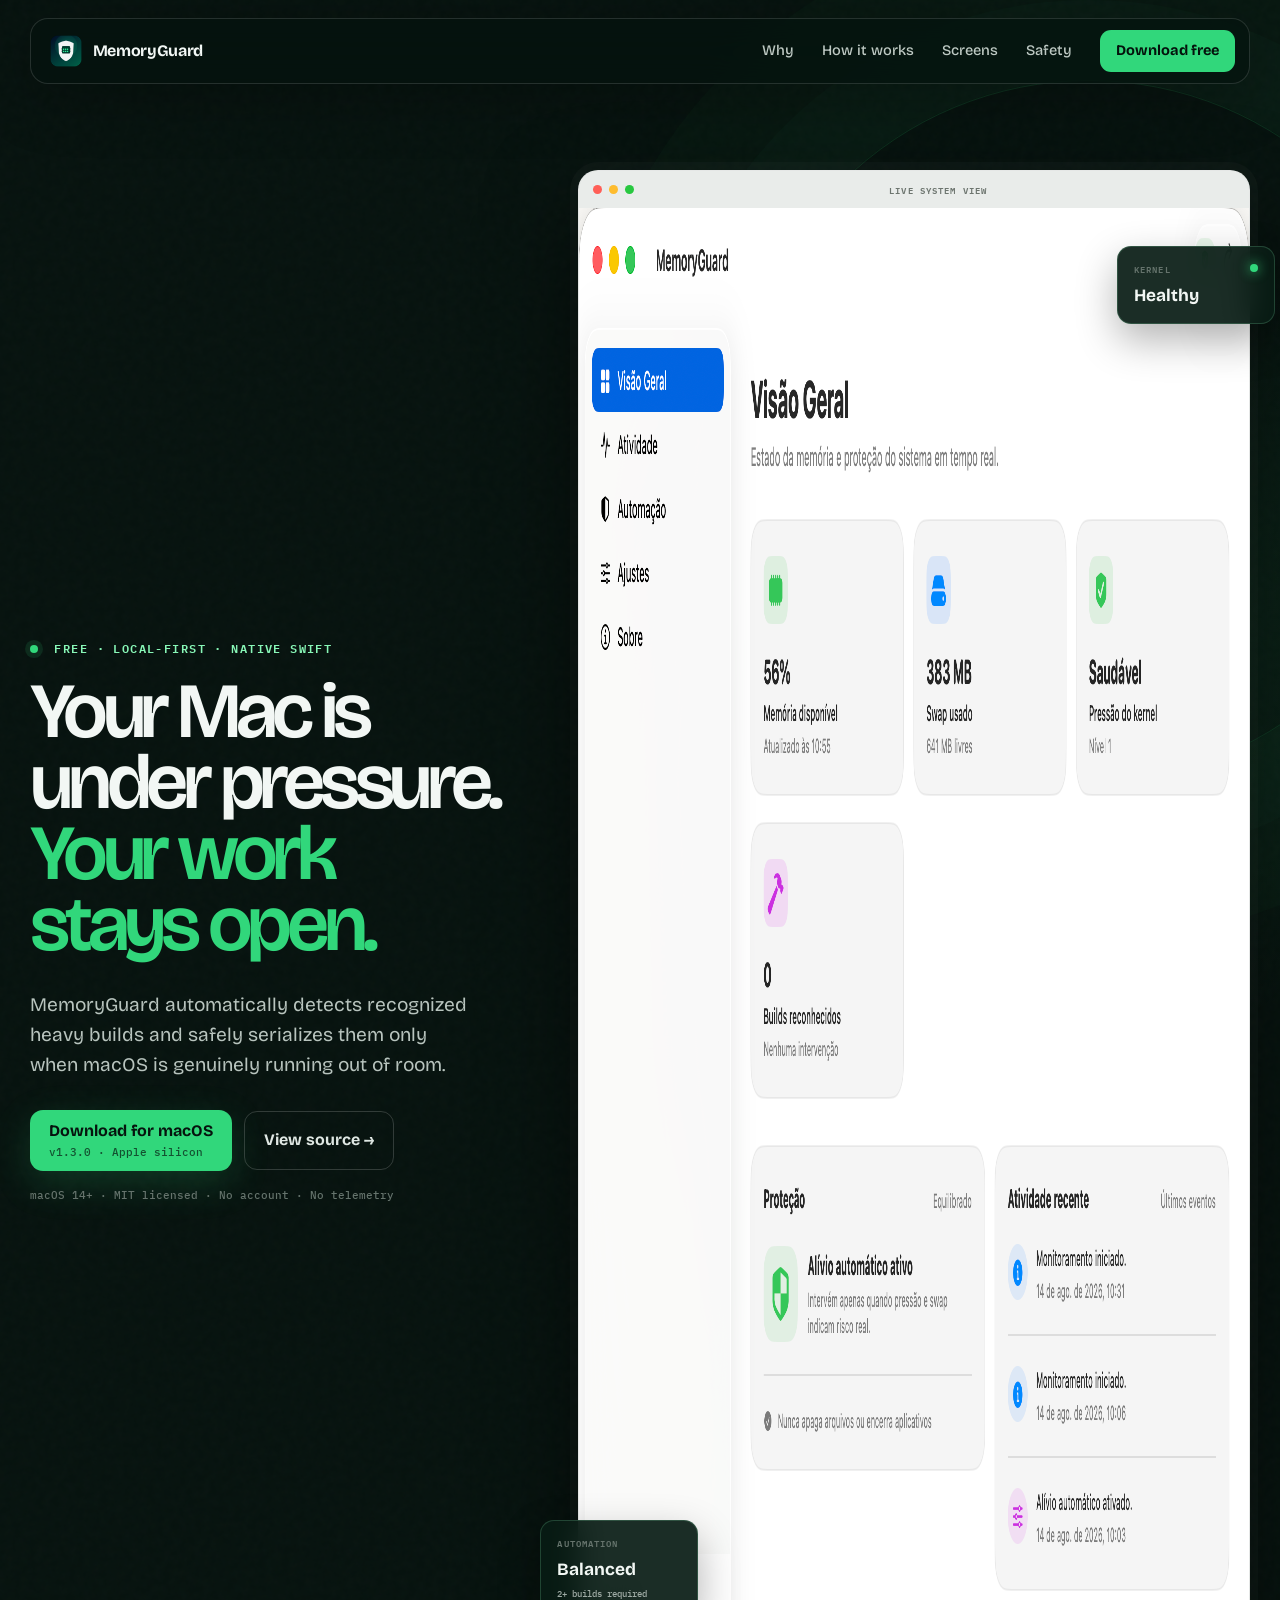
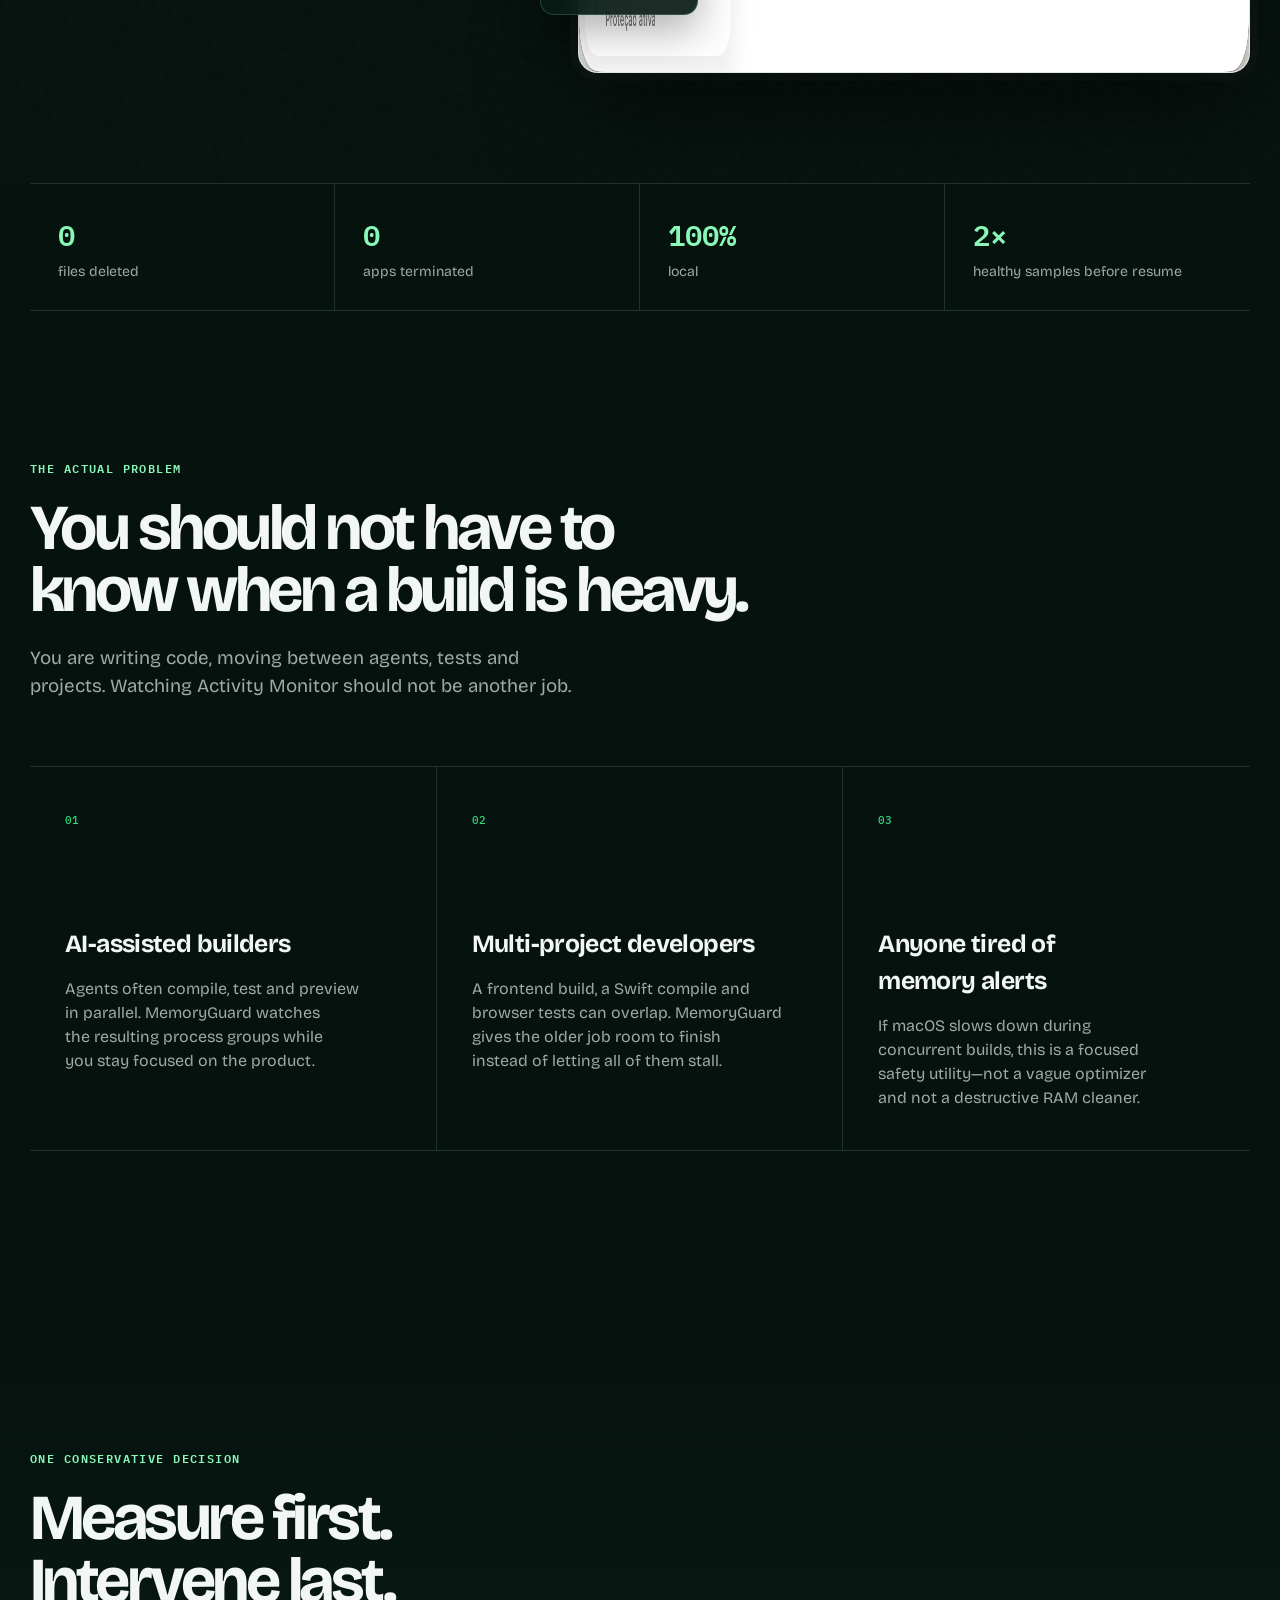
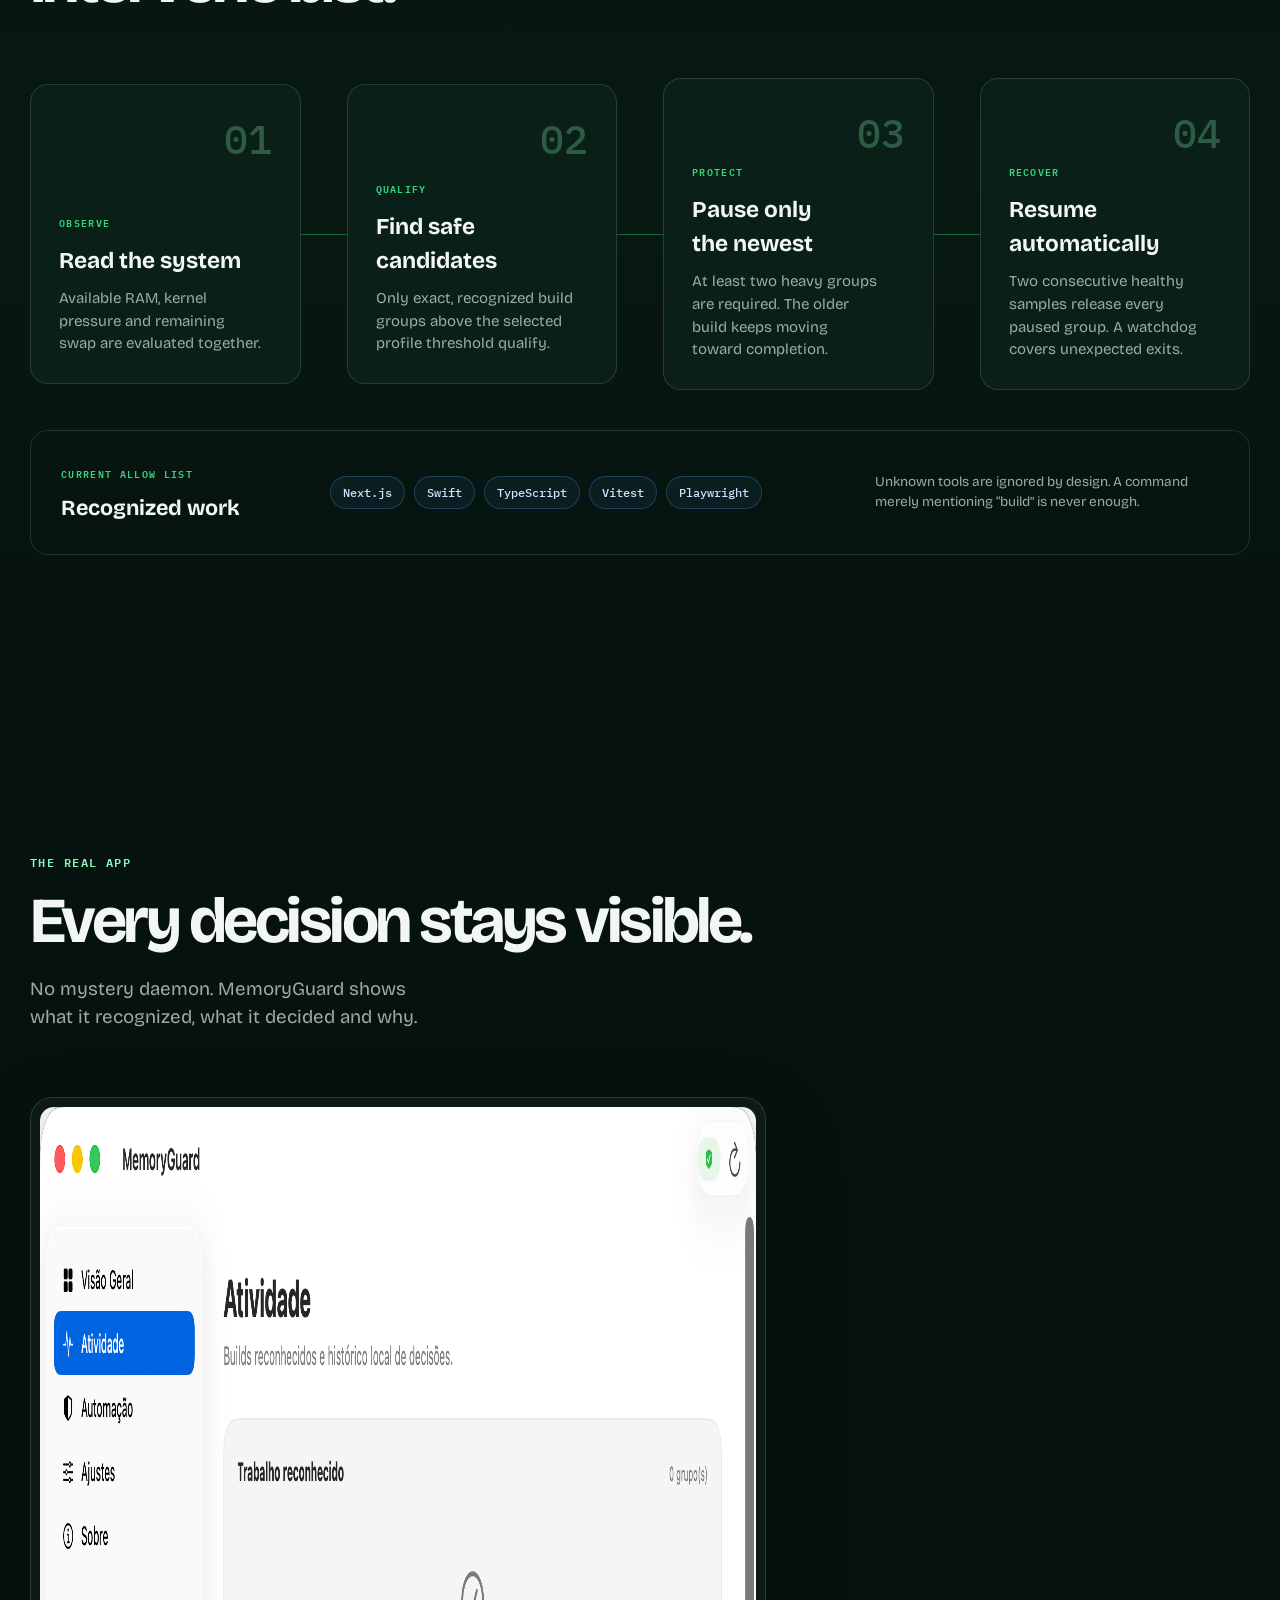
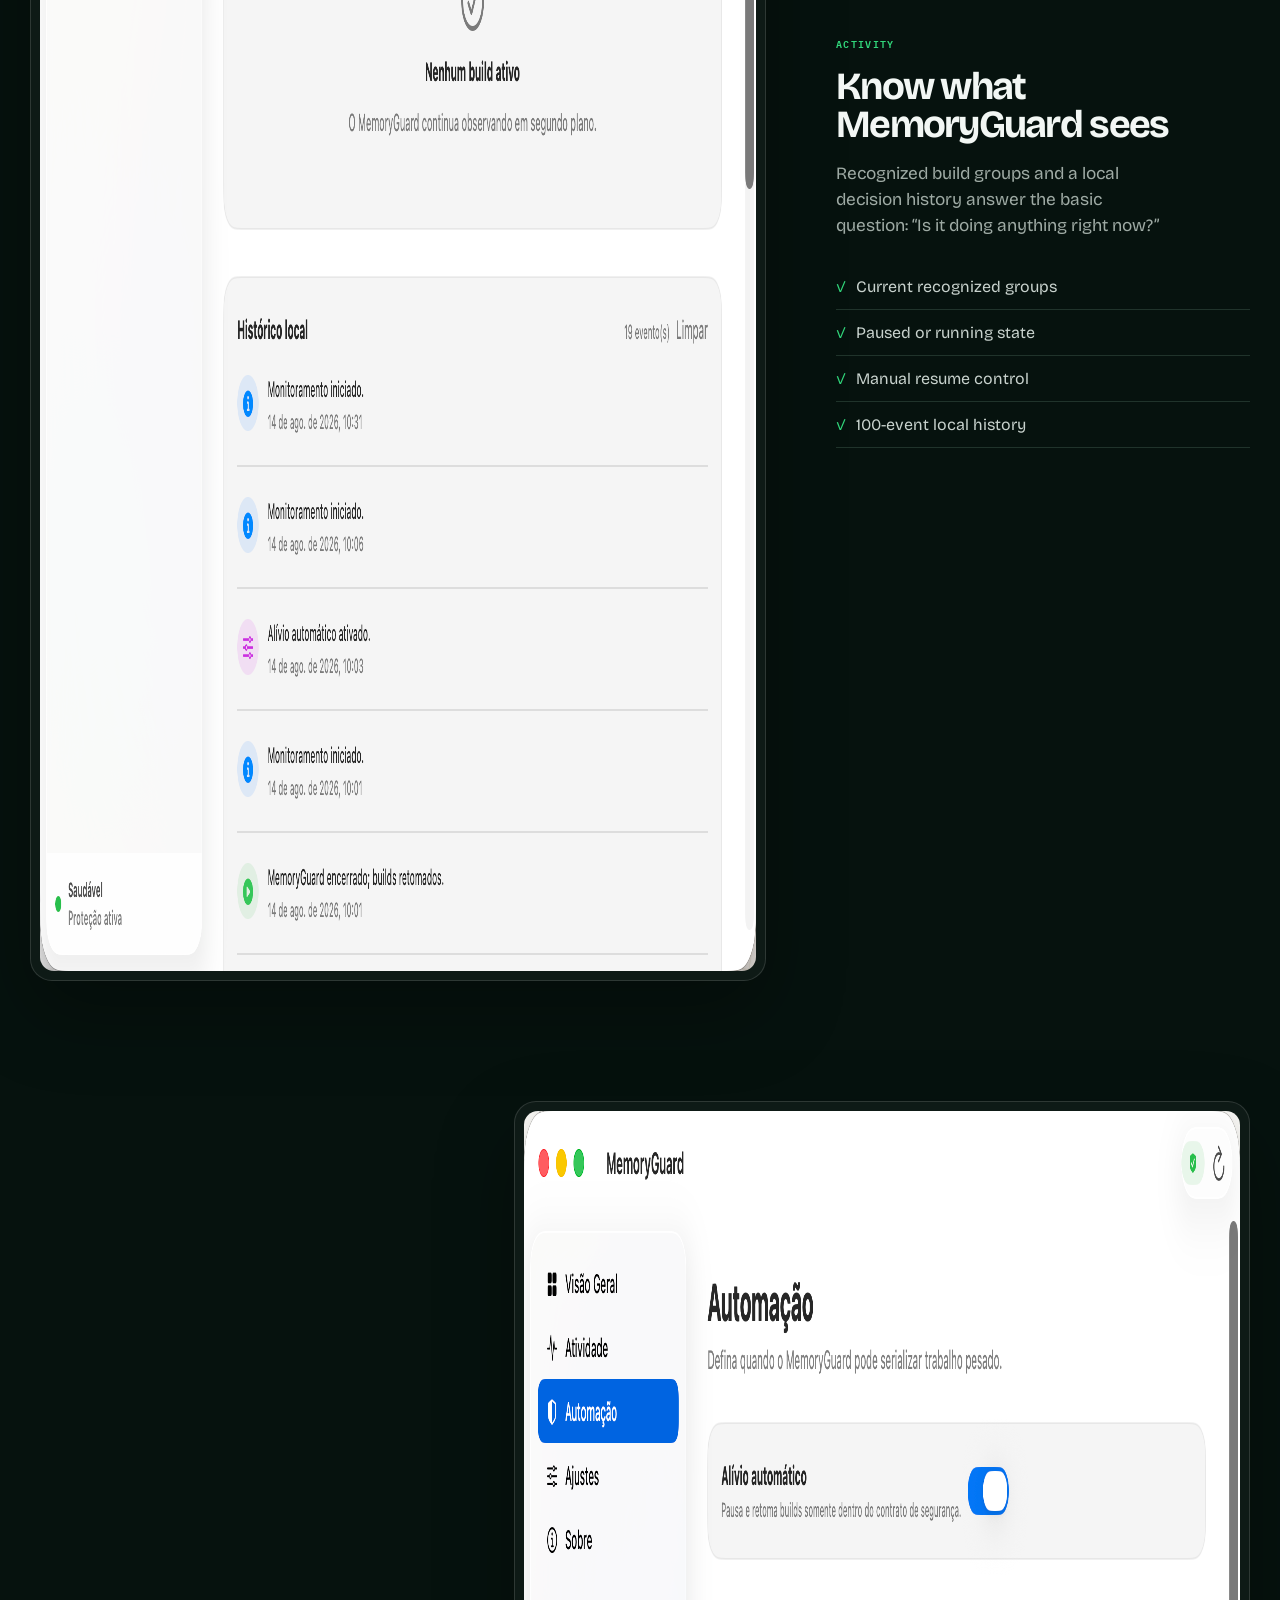
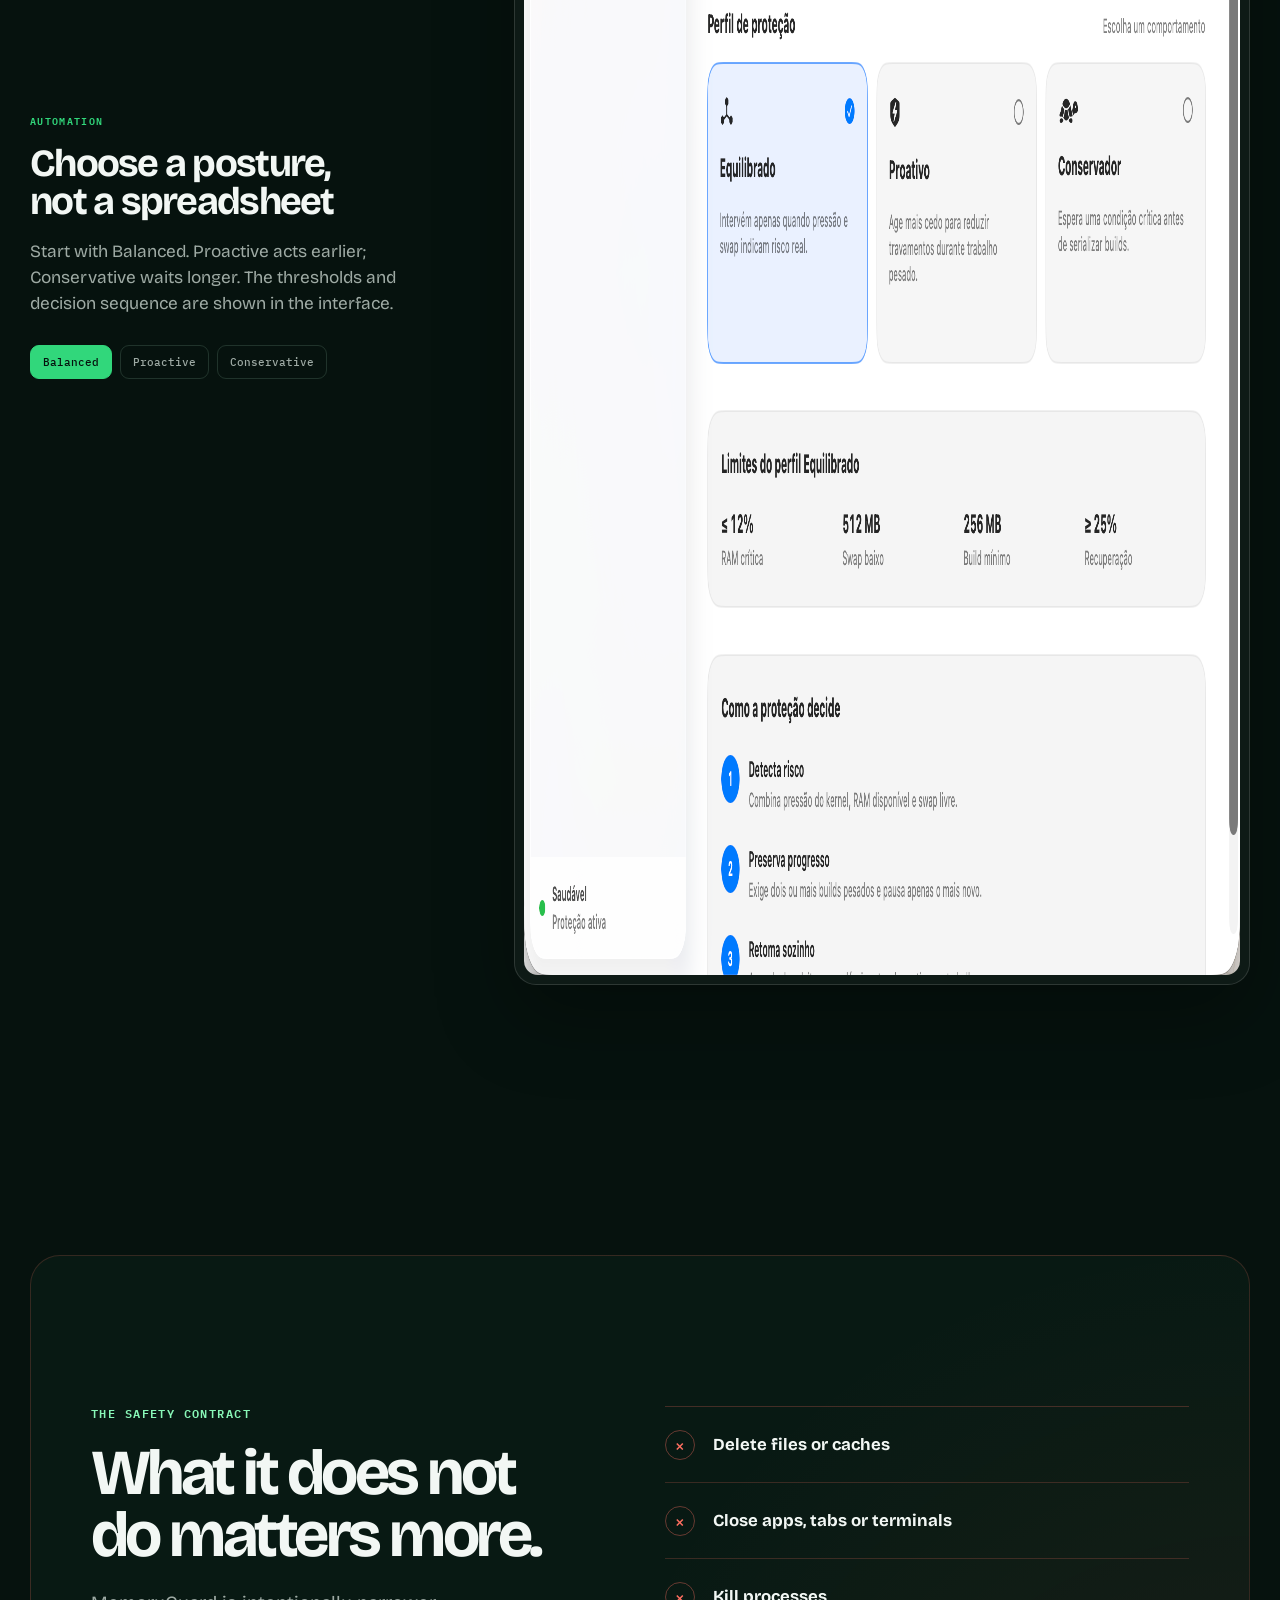
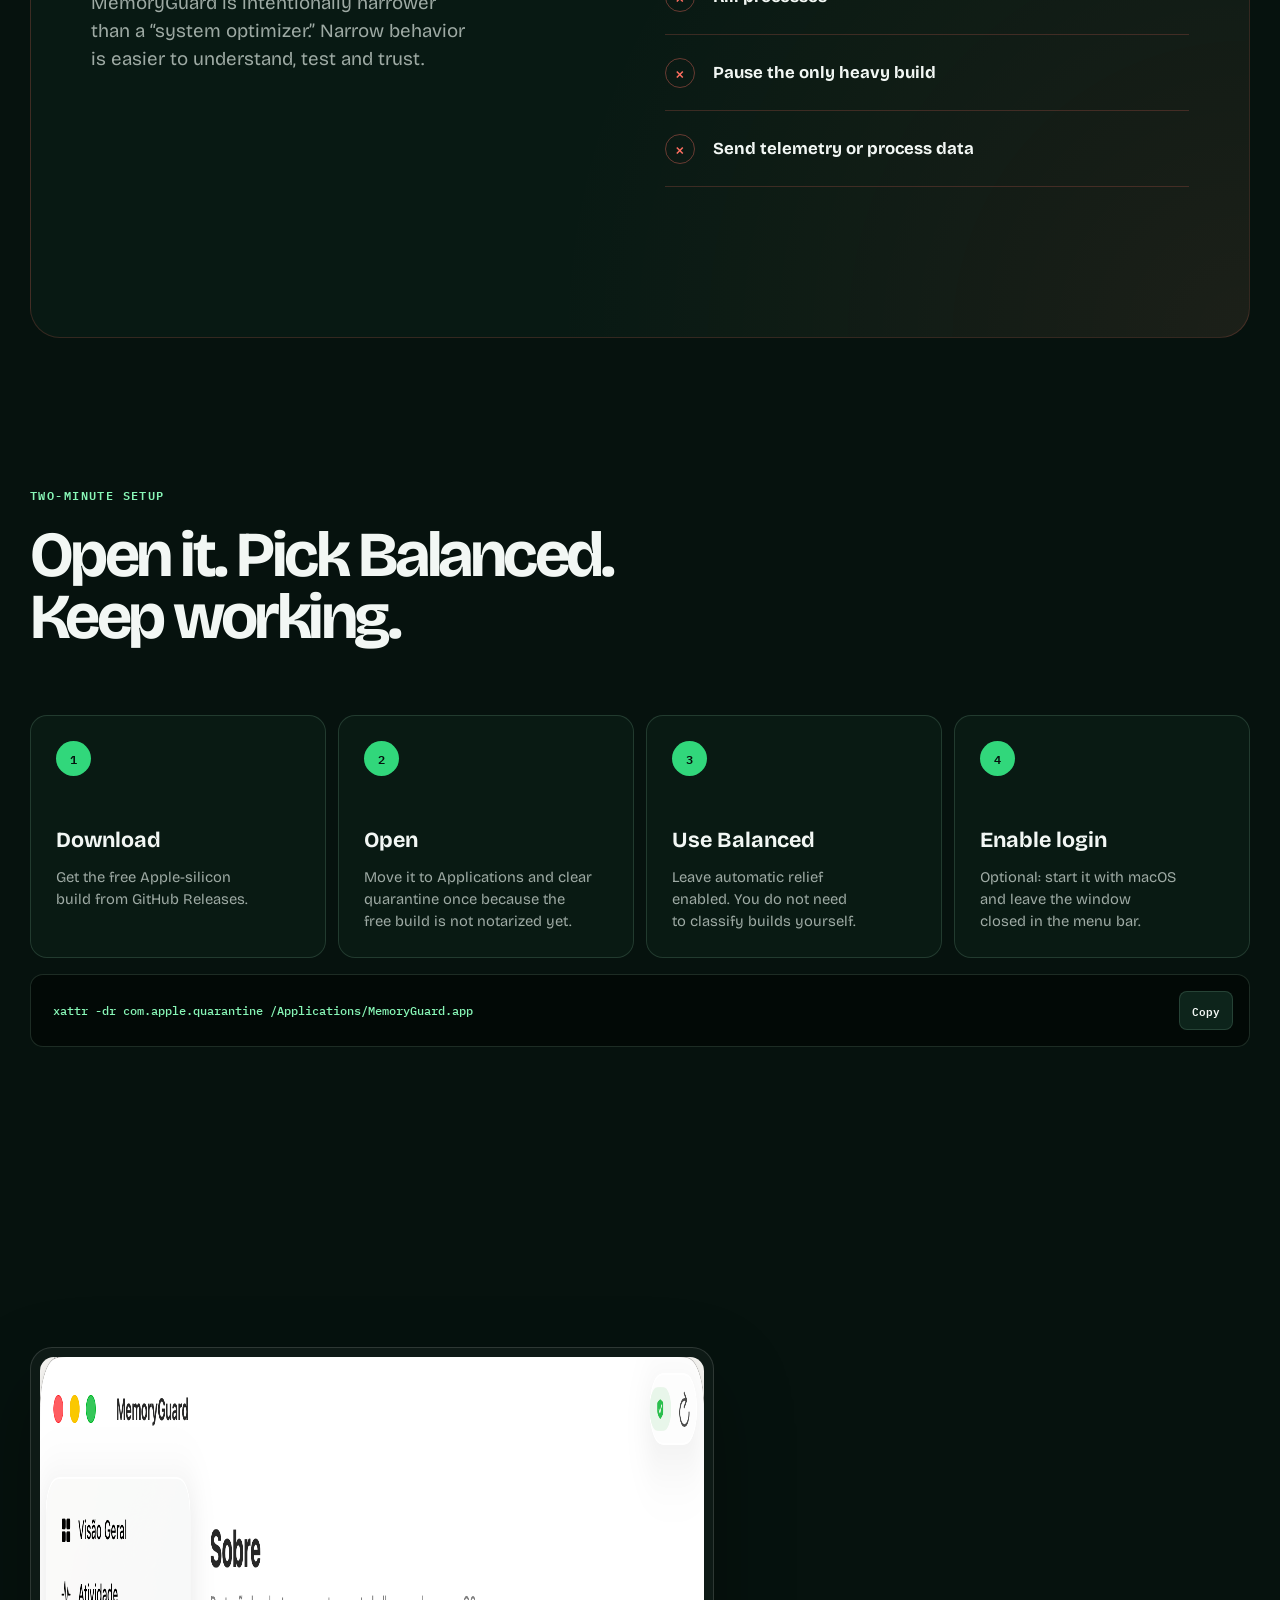
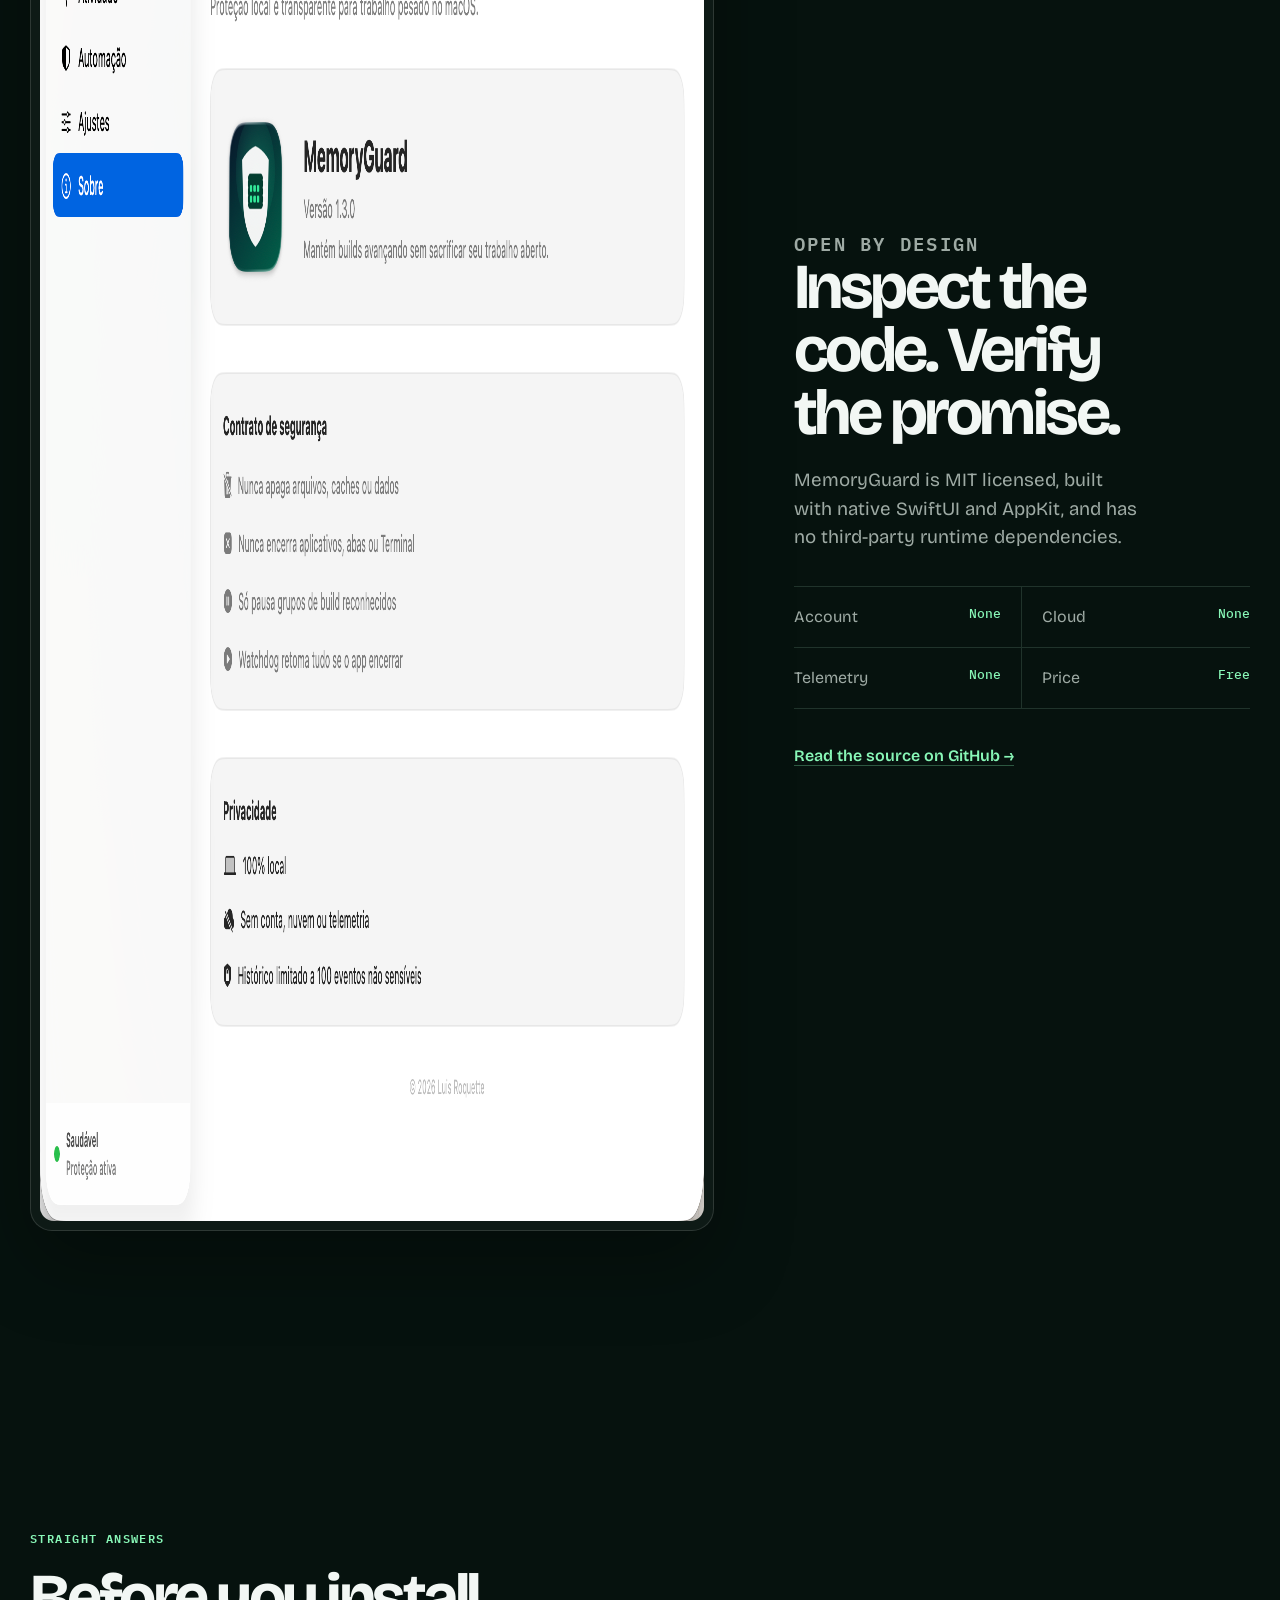
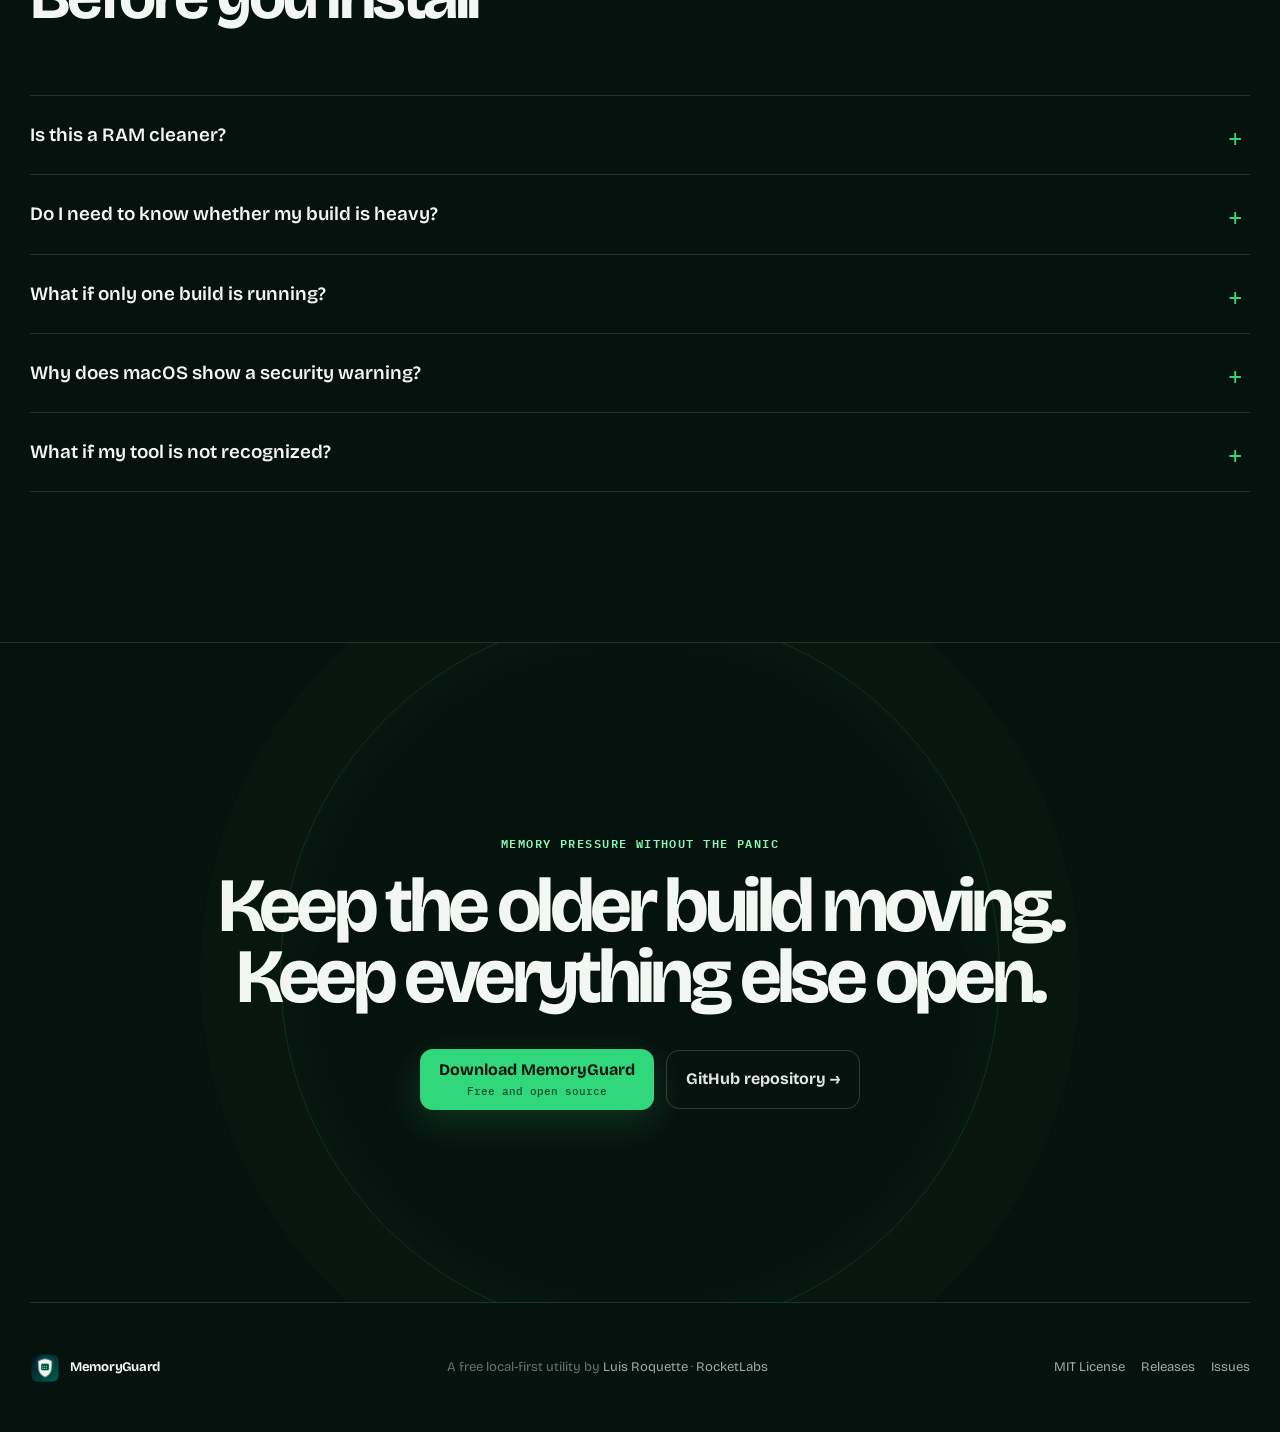
==== docs/index.html @ 03bd29a6 "Launch MemoryGuard 1.3.0" ====
<!doctype html>
<html lang="en">
<head>
  <meta charset="utf-8">
  <meta name="viewport" content="width=device-width, initial-scale=1">
  <meta name="theme-color" content="#071711">
  <title>MemoryGuard — Memory pressure protection for Mac builds</title>
  <meta name="description" content="A free, local-first macOS utility that safely serializes recognized heavy builds under real memory pressure. No deleted files. No closed apps. No telemetry.">
  <meta property="og:type" content="website">
  <meta property="og:title" content="MemoryGuard — Keep builds moving without losing your work">
  <meta property="og:description" content="Free, local-first memory pressure protection for developers running multiple heavy builds on a Mac.">
  <meta property="og:image" content="https://raw.githubusercontent.com/luisroquette/memoryguard/main/docs/img/overview.png">
  <meta property="og:url" content="https://luisroquette.github.io/memoryguard/">
  <meta name="twitter:card" content="summary_large_image">
  <link rel="preconnect" href="https://fonts.googleapis.com">
  <link rel="preconnect" href="https://fonts.gstatic.com" crossorigin>
  <link href="https://fonts.googleapis.com/css2?family=Bricolage+Grotesque:opsz,wght@12..96,400;12..96,500;12..96,600;12..96,700&amp;family=IBM+Plex+Mono:wght@400;500;600&amp;display=swap" rel="stylesheet">
  <link rel="icon" href="img/app-icon.png" type="image/png">
  <link rel="stylesheet" href="styles.css">
  <script type="application/ld+json">
  {
    "@context": "https://schema.org",
    "@type": "SoftwareApplication",
    "name": "MemoryGuard",
    "applicationCategory": "DeveloperApplication",
    "operatingSystem": "macOS 14 or later on Apple silicon",
    "softwareVersion": "1.3.0",
    "description": "Local-first memory pressure protection for developers running multiple heavy builds on a Mac.",
    "downloadUrl": "https://github.com/luisroquette/memoryguard/releases/latest/download/MemoryGuard-1.3.0.zip",
    "license": "https://opensource.org/license/mit",
    "offers": {"@type": "Offer", "price": "0", "priceCurrency": "USD"},
    "author": {"@type": "Person", "name": "Luis Roquette", "url": "https://github.com/luisroquette"}
  }
  </script>
</head>
<body>
  <a class="skip-link" href="#main">Skip to content</a>

  <header class="site-header" data-header>
    <a class="brand" href="#top" aria-label="MemoryGuard home">
      <img src="img/app-icon.png" alt="" width="34" height="34">
      <span>MemoryGuard</span>
    </a>
    <button class="nav-toggle" type="button" aria-expanded="false" aria-controls="site-nav" data-nav-toggle>
      <span></span><span></span><span></span><span class="sr-only">Open navigation</span>
    </button>
    <nav id="site-nav" class="site-nav" data-nav>
      <a href="#why">Why</a>
      <a href="#how">How it works</a>
      <a href="#screens">Screens</a>
      <a href="#safety">Safety</a>
      <a class="nav-cta" href="https://github.com/luisroquette/memoryguard/releases/latest">Download free</a>
    </nav>
  </header>

  <main id="main">
    <section id="top" class="hero">
      <div class="hero-noise" aria-hidden="true"></div>
      <div class="hero-copy reveal">
        <p class="eyebrow"><span class="status-dot"></span> Free · Local-first · Native Swift</p>
        <h1>Your Mac is under pressure.<br><em>Your work stays open.</em></h1>
        <p class="hero-lede">MemoryGuard automatically detects recognized heavy builds and safely serializes them only when macOS is genuinely running out of room.</p>
        <div class="hero-actions">
          <a class="button button-primary" href="https://github.com/luisroquette/memoryguard/releases/latest/download/MemoryGuard-1.3.0.zip">
            <span>Download for macOS</span>
            <small>v1.3.0 · Apple silicon</small>
          </a>
          <a class="button button-ghost" href="https://github.com/luisroquette/memoryguard">View source →</a>
        </div>
        <p class="microcopy">macOS 14+ · MIT licensed · No account · No telemetry</p>
      </div>

      <div class="hero-visual reveal" data-delay="1">
        <div class="signal-card signal-card-top">
          <span class="signal-label">KERNEL</span>
          <strong>Healthy</strong>
          <span class="signal-light"></span>
        </div>
        <figure class="app-frame">
          <div class="app-frame-bar">
            <span class="traffic red"></span><span class="traffic yellow"></span><span class="traffic green"></span>
            <span>LIVE SYSTEM VIEW</span>
          </div>
          <img src="img/overview.png" alt="MemoryGuard Overview with available memory, swap, kernel pressure and recognized build count" width="1880" height="1464">
        </figure>
        <div class="signal-card signal-card-bottom">
          <span class="signal-label">AUTOMATION</span>
          <strong>Balanced</strong>
          <span class="signal-rule">2+ builds required</span>
        </div>
      </div>
    </section>

    <section class="truth-strip" aria-label="MemoryGuard guarantees">
      <div><strong>0</strong><span>files deleted</span></div>
      <div><strong>0</strong><span>apps terminated</span></div>
      <div><strong>100%</strong><span>local</span></div>
      <div><strong>2×</strong><span>healthy samples before resume</span></div>
    </section>

    <section id="why" class="section why-section">
      <div class="section-heading reveal">
        <p class="eyebrow">The actual problem</p>
        <h2>You should not have to know when a build is heavy.</h2>
        <p>You are writing code, moving between agents, tests and projects. Watching Activity Monitor should not be another job.</p>
      </div>

      <div class="audience-grid">
        <article class="audience-card reveal">
          <span class="card-index">01</span>
          <h3>AI-assisted builders</h3>
          <p>Agents often compile, test and preview in parallel. MemoryGuard watches the resulting process groups while you stay focused on the product.</p>
        </article>
        <article class="audience-card reveal" data-delay="1">
          <span class="card-index">02</span>
          <h3>Multi-project developers</h3>
          <p>A frontend build, a Swift compile and browser tests can overlap. MemoryGuard gives the older job room to finish instead of letting all of them stall.</p>
        </article>
        <article class="audience-card reveal" data-delay="2">
          <span class="card-index">03</span>
          <h3>Anyone tired of memory alerts</h3>
          <p>If macOS slows down during concurrent builds, this is a focused safety utility—not a vague optimizer and not a destructive RAM cleaner.</p>
        </article>
      </div>
    </section>

    <section id="how" class="section decision-section">
      <div class="section-heading compact reveal">
        <p class="eyebrow">One conservative decision</p>
        <h2>Measure first. Intervene last.</h2>
      </div>

      <div class="decision-track reveal">
        <article>
          <div class="decision-number">01</div>
          <div>
            <span class="mono-label">OBSERVE</span>
            <h3>Read the system</h3>
            <p>Available RAM, kernel pressure and remaining swap are evaluated together.</p>
          </div>
        </article>
        <div class="track-line" aria-hidden="true"></div>
        <article>
          <div class="decision-number">02</div>
          <div>
            <span class="mono-label">QUALIFY</span>
            <h3>Find safe candidates</h3>
            <p>Only exact, recognized build groups above the selected profile threshold qualify.</p>
          </div>
        </article>
        <div class="track-line" aria-hidden="true"></div>
        <article>
          <div class="decision-number">03</div>
          <div>
            <span class="mono-label">PROTECT</span>
            <h3>Pause only the newest</h3>
            <p>At least two heavy groups are required. The older build keeps moving toward completion.</p>
          </div>
        </article>
        <div class="track-line" aria-hidden="true"></div>
        <article>
          <div class="decision-number">04</div>
          <div>
            <span class="mono-label">RECOVER</span>
            <h3>Resume automatically</h3>
            <p>Two consecutive healthy samples release every paused group. A watchdog covers unexpected exits.</p>
          </div>
        </article>
      </div>

      <div class="recognition-panel reveal">
        <div>
          <span class="mono-label">CURRENT ALLOW LIST</span>
          <h3>Recognized work</h3>
        </div>
        <ul aria-label="Supported build tools">
          <li>Next.js</li><li>Swift</li><li>TypeScript</li><li>Vitest</li><li>Playwright</li>
        </ul>
        <p>Unknown tools are ignored by design. A command merely mentioning “build” is never enough.</p>
      </div>
    </section>

    <section id="screens" class="section screens-section">
      <div class="section-heading reveal">
        <p class="eyebrow">The real app</p>
        <h2>Every decision stays visible.</h2>
        <p>No mystery daemon. MemoryGuard shows what it recognized, what it decided and why.</p>
      </div>

      <div class="screen-feature reveal">
        <figure>
          <img src="img/activity.png" alt="MemoryGuard Activity screen showing no active build and a local event history" width="1880" height="1464" loading="lazy">
        </figure>
        <div>
          <span class="mono-label">ACTIVITY</span>
          <h3>Know what MemoryGuard sees</h3>
          <p>Recognized build groups and a local decision history answer the basic question: “Is it doing anything right now?”</p>
          <ul class="check-list">
            <li>Current recognized groups</li>
            <li>Paused or running state</li>
            <li>Manual resume control</li>
            <li>100-event local history</li>
          </ul>
        </div>
      </div>

      <div class="screen-feature reverse reveal">
        <figure>
          <img src="img/automation.png" alt="MemoryGuard Automation screen with Balanced, Proactive and Conservative profiles" width="1880" height="1464" loading="lazy">
        </figure>
        <div>
          <span class="mono-label">AUTOMATION</span>
          <h3>Choose a posture, not a spreadsheet</h3>
          <p>Start with Balanced. Proactive acts earlier; Conservative waits longer. The thresholds and decision sequence are shown in the interface.</p>
          <div class="profile-row">
            <span class="active">Balanced</span><span>Proactive</span><span>Conservative</span>
          </div>
        </div>
      </div>
    </section>

    <section id="safety" class="section safety-section">
      <div class="safety-copy reveal">
        <p class="eyebrow">The safety contract</p>
        <h2>What it does not do matters more.</h2>
        <p>MemoryGuard is intentionally narrower than a “system optimizer.” Narrow behavior is easier to understand, test and trust.</p>
      </div>
      <div class="never-list reveal" data-delay="1">
        <div><span>×</span><strong>Delete files or caches</strong></div>
        <div><span>×</span><strong>Close apps, tabs or terminals</strong></div>
        <div><span>×</span><strong>Kill processes</strong></div>
        <div><span>×</span><strong>Pause the only heavy build</strong></div>
        <div><span>×</span><strong>Send telemetry or process data</strong></div>
      </div>
    </section>

    <section class="section setup-section">
      <div class="section-heading compact reveal">
        <p class="eyebrow">Two-minute setup</p>
        <h2>Open it. Pick Balanced. Keep working.</h2>
      </div>
      <div class="setup-grid">
        <article class="reveal"><span>1</span><h3>Download</h3><p>Get the free Apple-silicon build from GitHub Releases.</p></article>
        <article class="reveal" data-delay="1"><span>2</span><h3>Open</h3><p>Move it to Applications and clear quarantine once because the free build is not notarized yet.</p></article>
        <article class="reveal" data-delay="2"><span>3</span><h3>Use Balanced</h3><p>Leave automatic relief enabled. You do not need to classify builds yourself.</p></article>
        <article class="reveal" data-delay="3"><span>4</span><h3>Enable login</h3><p>Optional: start it with macOS and leave the window closed in the menu bar.</p></article>
      </div>
      <div class="install-command reveal">
        <code>xattr -dr com.apple.quarantine /Applications/MemoryGuard.app</code>
        <button type="button" data-copy="xattr -dr com.apple.quarantine /Applications/MemoryGuard.app" aria-label="Copy Gatekeeper command">Copy</button>
      </div>
    </section>

    <section class="section transparency-section">
      <div class="about-window reveal">
        <img src="img/about.png" alt="MemoryGuard About screen documenting local privacy and the non-destructive safety contract" width="1880" height="1464" loading="lazy">
      </div>
      <div class="transparency-copy reveal" data-delay="1">
        <p class="eyebrow">Open by design</p>
        <h2>Inspect the code. Verify the promise.</h2>
        <p>MemoryGuard is MIT licensed, built with native SwiftUI and AppKit, and has no third-party runtime dependencies.</p>
        <dl>
          <div><dt>Account</dt><dd>None</dd></div>
          <div><dt>Cloud</dt><dd>None</dd></div>
          <div><dt>Telemetry</dt><dd>None</dd></div>
          <div><dt>Price</dt><dd>Free</dd></div>
        </dl>
        <a class="text-link" href="https://github.com/luisroquette/memoryguard">Read the source on GitHub →</a>
      </div>
    </section>

    <section class="section faq-section">
      <div class="section-heading compact reveal">
        <p class="eyebrow">Straight answers</p>
        <h2>Before you install</h2>
      </div>
      <div class="faq-list">
        <details class="reveal"><summary>Is this a RAM cleaner?</summary><p>No. It does not purge memory or delete caches. It temporarily serializes recognized build work only under real pressure.</p></details>
        <details class="reveal"><summary>Do I need to know whether my build is heavy?</summary><p>No. MemoryGuard measures each recognized process group's resident memory and compares it with the selected profile.</p></details>
        <details class="reveal"><summary>What if only one build is running?</summary><p>It will never pause that build. At least two eligible heavy groups are required.</p></details>
        <details class="reveal"><summary>Why does macOS show a security warning?</summary><p>The free release is ad-hoc signed but not Apple-notarized yet. The one-time quarantine command lets you open the app after inspecting or downloading it from GitHub.</p></details>
        <details class="reveal"><summary>What if my tool is not recognized?</summary><p>MemoryGuard keeps monitoring system health but does not control that workload. Recognition is allow-listed to avoid false positives.</p></details>
      </div>
    </section>

    <section class="final-cta">
      <div class="final-orbit" aria-hidden="true"></div>
      <p class="eyebrow">Memory pressure without the panic</p>
      <h2>Keep the older build moving.<br>Keep everything else open.</h2>
      <div class="hero-actions">
        <a class="button button-primary" href="https://github.com/luisroquette/memoryguard/releases/latest/download/MemoryGuard-1.3.0.zip">
          <span>Download MemoryGuard</span>
          <small>Free and open source</small>
        </a>
        <a class="button button-ghost" href="https://github.com/luisroquette/memoryguard">GitHub repository →</a>
      </div>
    </section>
  </main>

  <footer class="site-footer">
    <div class="brand"><img src="img/app-icon.png" alt="" width="30" height="30"><span>MemoryGuard</span></div>
    <p>A free local-first utility by <a href="https://github.com/luisroquette">Luis Roquette</a> · <a href="https://github.com/luisroquette/RocketLabs">RocketLabs</a></p>
    <nav aria-label="Footer navigation"><a href="https://github.com/luisroquette/memoryguard/blob/main/LICENSE">MIT License</a><a href="https://github.com/luisroquette/memoryguard/releases">Releases</a><a href="https://github.com/luisroquette/memoryguard/issues">Issues</a></nav>
  </footer>

  <script src="script.js"></script>
</body>
</html>
---- docs/styles.css ----
:root {
  --ink: #f2f7f4;
  --muted: #9eaaa4;
  --dim: #65736c;
  --night: #06120e;
  --night-2: #091b14;
  --panel: #0d241b;
  --panel-hi: #123126;
  --line: rgba(188, 255, 219, .14);
  --green: #31d77b;
  --green-hi: #88f7b7;
  --blue: #4c9dff;
  --red: #ff6f61;
  --yellow: #ffc857;
  --display: "Bricolage Grotesque", sans-serif;
  --mono: "IBM Plex Mono", monospace;
  --radius: 22px;
  --max: 1220px;
}

* { box-sizing: border-box; }
html { scroll-behavior: smooth; }
body {
  margin: 0;
  color: var(--ink);
  background:
    radial-gradient(circle at 86% 5%, rgba(49, 215, 123, .11), transparent 26rem),
    var(--night);
  font-family: var(--display);
  line-height: 1.5;
  overflow-x: hidden;
}
img { display: block; max-width: 100%; }
a { color: inherit; }
button, a { -webkit-tap-highlight-color: transparent; }
.sr-only, .skip-link:not(:focus) { position: absolute; width: 1px; height: 1px; padding: 0; margin: -1px; overflow: hidden; clip: rect(0,0,0,0); white-space: nowrap; border: 0; }
.skip-link:focus { position: fixed; z-index: 100; top: 10px; left: 10px; background: var(--ink); color: var(--night); padding: 10px 16px; border-radius: 8px; }

.site-header {
  position: fixed;
  z-index: 50;
  top: 18px;
  left: 50%;
  transform: translateX(-50%);
  width: min(calc(100% - 36px), var(--max));
  height: 66px;
  padding: 0 14px 0 18px;
  display: flex;
  align-items: center;
  justify-content: space-between;
  border: 1px solid rgba(255,255,255,.13);
  border-radius: 18px;
  background: rgba(6, 18, 14, .72);
  backdrop-filter: blur(20px) saturate(140%);
  box-shadow: 0 12px 60px rgba(0,0,0,.25);
  transition: border-color .25s, background .25s;
}
.site-header.scrolled { background: rgba(6, 18, 14, .92); border-color: rgba(136,247,183,.18); }
.brand { display: inline-flex; align-items: center; gap: 10px; color: var(--ink); text-decoration: none; font-weight: 700; letter-spacing: -.02em; }
.brand img { border-radius: 9px; }
.site-nav { display: flex; align-items: center; gap: 28px; }
.site-nav a { color: #bec9c3; text-decoration: none; font-size: .91rem; font-weight: 500; transition: color .2s; }
.site-nav a:hover { color: white; }
.site-nav .nav-cta { padding: 10px 16px; color: #04120c; border-radius: 11px; background: var(--green); font-weight: 700; }
.nav-toggle { display: none; background: none; border: 0; padding: 8px; }
.nav-toggle > span:not(.sr-only) { display: block; width: 22px; height: 2px; margin: 4px; background: white; }

.hero {
  position: relative;
  min-height: 920px;
  padding: 170px max(28px, calc((100vw - var(--max)) / 2)) 110px;
  display: grid;
  grid-template-columns: .83fr 1.17fr;
  align-items: center;
  gap: 72px;
  overflow: hidden;
}
.hero::before {
  content: "";
  position: absolute;
  width: 700px;
  height: 700px;
  right: -160px;
  top: 80px;
  border: 1px solid rgba(49,215,123,.14);
  border-radius: 50%;
  box-shadow: 0 0 0 80px rgba(49,215,123,.025), 0 0 0 160px rgba(49,215,123,.018);
}
.hero-noise { position: absolute; inset: 0; pointer-events: none; opacity: .18; background-image: url("data:image/svg+xml,%3Csvg viewBox='0 0 180 180' xmlns='http://www.w3.org/2000/svg'%3E%3Cfilter id='n'%3E%3CfeTurbulence type='fractalNoise' baseFrequency='.9' numOctaves='3' stitchTiles='stitch'/%3E%3C/filter%3E%3Crect width='100%25' height='100%25' filter='url(%23n)' opacity='.12'/%3E%3C/svg%3E"); }
.hero-copy { position: relative; z-index: 2; }
.eyebrow { margin: 0 0 20px; color: var(--green-hi); font: 600 .74rem/1.3 var(--mono); letter-spacing: .12em; text-transform: uppercase; }
.status-dot { display: inline-block; width: 8px; height: 8px; margin-right: 8px; border-radius: 50%; background: var(--green); box-shadow: 0 0 0 5px rgba(49,215,123,.12); }
h1, h2, h3, p { text-wrap: balance; }
h1 { margin: 0; font-size: clamp(3.7rem, 6.1vw, 6.9rem); line-height: .91; letter-spacing: -.067em; font-weight: 600; }
h1 em { color: var(--green); font-style: normal; }
.hero-lede { max-width: 590px; margin: 30px 0; color: #b8c4be; font-size: clamp(1.08rem, 1.5vw, 1.32rem); line-height: 1.55; }
.hero-actions { display: flex; align-items: center; gap: 12px; flex-wrap: wrap; }
.button { min-height: 59px; padding: 12px 19px; display: inline-flex; flex-direction: column; justify-content: center; border-radius: 13px; text-decoration: none; font-weight: 700; line-height: 1.15; transition: transform .2s, box-shadow .2s, border-color .2s; }
.button:hover { transform: translateY(-2px); }
.button small { margin-top: 5px; font: 500 .68rem var(--mono); opacity: .68; }
.button-primary { color: #06130e; background: var(--green); box-shadow: 0 12px 38px rgba(49,215,123,.19); }
.button-primary:hover { box-shadow: 0 16px 46px rgba(49,215,123,.28); }
.button-ghost { border: 1px solid rgba(255,255,255,.17); color: #dfe7e3; }
.button-ghost:hover { border-color: rgba(136,247,183,.45); }
.microcopy { margin: 17px 0 0; color: var(--dim); font: 500 .69rem var(--mono); }

.hero-visual { position: relative; z-index: 1; transform: perspective(1300px) rotateY(-5deg) rotateX(1deg); transform-origin: right center; }
.app-frame { margin: 0; overflow: hidden; border: 1px solid rgba(255,255,255,.18); border-radius: 20px; background: #dfe2e0; box-shadow: 0 38px 90px rgba(0,0,0,.52), 0 0 0 8px rgba(255,255,255,.025); }
.app-frame-bar { height: 37px; padding: 0 14px; display: flex; align-items: center; gap: 7px; color: #6d756f; background: #e9ecea; font: 600 .59rem var(--mono); letter-spacing: .12em; }
.app-frame-bar > span:last-child { margin-left: auto; margin-right: auto; }
.traffic { width: 9px; height: 9px; border-radius: 50%; }
.traffic.red { background: #ff5f57; }.traffic.yellow { background: #febc2e; }.traffic.green { background: #28c840; }
.app-frame img { width: 100%; }
.signal-card { position: absolute; z-index: 3; min-width: 158px; padding: 14px 16px; border: 1px solid rgba(136,247,183,.19); border-radius: 14px; background: rgba(8,28,20,.92); backdrop-filter: blur(15px); box-shadow: 0 16px 40px rgba(0,0,0,.3); }
.signal-card-top { right: -25px; top: 76px; }
.signal-card-bottom { left: -38px; bottom: 58px; }
.signal-card span, .signal-card strong { display: block; }
.signal-label { color: var(--dim); font: 600 .58rem var(--mono); letter-spacing: .12em; }
.signal-card strong { margin-top: 6px; font-size: 1.08rem; }
.signal-light { position: absolute; top: 17px; right: 16px; width: 8px; height: 8px; border-radius: 50%; background: var(--green); box-shadow: 0 0 12px var(--green); }
.signal-rule { margin-top: 4px; color: var(--muted); font: 500 .59rem var(--mono); }

.truth-strip { max-width: var(--max); margin: 0 auto; display: grid; grid-template-columns: repeat(4,1fr); border-top: 1px solid var(--line); border-bottom: 1px solid var(--line); }
.truth-strip div { min-height: 124px; padding: 28px; display: flex; flex-direction: column; justify-content: center; border-right: 1px solid var(--line); }
.truth-strip div:last-child { border-right: 0; }
.truth-strip strong { color: var(--green-hi); font: 600 1.8rem var(--mono); }
.truth-strip span { margin-top: 4px; color: var(--muted); font-size: .88rem; }

.section { max-width: var(--max); margin: 0 auto; padding: 150px 0; }
.section-heading { max-width: 790px; margin-bottom: 66px; }
.section-heading.compact { max-width: 660px; }
.section-heading h2, .safety-copy h2, .transparency-copy h2 { margin: 0; font-size: clamp(2.7rem, 5vw, 5.4rem); line-height: .98; letter-spacing: -.055em; }
.section-heading > p:last-child, .safety-copy > p:last-child, .transparency-copy > p { max-width: 660px; margin: 22px 0 0; color: var(--muted); font-size: 1.17rem; }

.audience-grid { display: grid; grid-template-columns: repeat(3,1fr); border-top: 1px solid var(--line); border-bottom: 1px solid var(--line); }
.audience-card { position: relative; min-height: 320px; padding: 40px 35px; border-right: 1px solid var(--line); transition: background .25s; }
.audience-card:last-child { border-right: 0; }
.audience-card:hover { background: rgba(49,215,123,.035); }
.card-index { color: var(--green); font: 500 .66rem var(--mono); }
.audience-card h3 { margin: 95px 0 14px; font-size: 1.55rem; letter-spacing: -.025em; }
.audience-card p { margin: 0; color: var(--muted); }

.decision-section { max-width: none; padding-left: max(28px, calc((100vw - var(--max)) / 2)); padding-right: max(28px, calc((100vw - var(--max)) / 2)); background: linear-gradient(180deg, transparent, rgba(49,215,123,.035) 45%, transparent); }
.decision-track { display: grid; grid-template-columns: 1fr 46px 1fr 46px 1fr 46px 1fr; align-items: center; }
.decision-track article { min-height: 300px; padding: 28px; display: flex; flex-direction: column; justify-content: space-between; border: 1px solid var(--line); border-radius: 18px; background: rgba(13,36,27,.67); }
.decision-number { align-self: flex-end; color: rgba(136,247,183,.28); font: 500 2.5rem var(--mono); }
.mono-label { color: var(--green); font: 600 .64rem var(--mono); letter-spacing: .13em; }
.decision-track h3 { margin: 10px 0 9px; font-size: 1.42rem; }
.decision-track p { margin: 0; color: var(--muted); font-size: .94rem; }
.track-line { height: 1px; background: var(--green); opacity: .42; }
.recognition-panel { margin-top: 40px; padding: 30px; display: grid; grid-template-columns: .7fr 1.5fr 1fr; align-items: center; gap: 28px; border: 1px solid var(--line); border-radius: 18px; }
.recognition-panel h3 { margin: 7px 0 0; font-size: 1.35rem; }
.recognition-panel ul { margin: 0; padding: 0; display: flex; flex-wrap: wrap; gap: 9px; list-style: none; }
.recognition-panel li { padding: 8px 12px; border: 1px solid rgba(76,157,255,.28); border-radius: 999px; color: #cfe3ff; background: rgba(76,157,255,.07); font: 500 .73rem var(--mono); }
.recognition-panel > p { margin: 0; color: var(--muted); font-size: .85rem; }

.screen-feature { margin-bottom: 120px; display: grid; grid-template-columns: 1.28fr .72fr; gap: 70px; align-items: center; }
.screen-feature.reverse { grid-template-columns: .72fr 1.28fr; }
.screen-feature.reverse figure { order: 2; }
.screen-feature figure, .about-window { margin: 0; padding: 9px; border: 1px solid rgba(255,255,255,.13); border-radius: 22px; background: rgba(255,255,255,.035); box-shadow: 0 32px 80px rgba(0,0,0,.3); overflow: hidden; }
.screen-feature figure img, .about-window img { border-radius: 14px; }
.screen-feature h3 { margin: 12px 0 18px; font-size: clamp(2rem,3vw,3.1rem); line-height: 1; letter-spacing: -.045em; }
.screen-feature p { color: var(--muted); font-size: 1.08rem; }
.check-list { margin: 25px 0 0; padding: 0; list-style: none; }
.check-list li { padding: 10px 0; border-bottom: 1px solid var(--line); color: #c8d2cd; }
.check-list li::before { content: "✓"; margin-right: 10px; color: var(--green); font-family: var(--mono); }
.profile-row { margin-top: 28px; display: flex; gap: 8px; flex-wrap: wrap; }
.profile-row span { padding: 9px 12px; border: 1px solid var(--line); border-radius: 9px; color: var(--muted); font: 500 .7rem var(--mono); }
.profile-row .active { color: var(--night); background: var(--green); border-color: var(--green); }

.safety-section { padding-left: 60px; padding-right: 60px; display: grid; grid-template-columns: .95fr 1.05fr; gap: 100px; border: 1px solid rgba(255,111,97,.18); border-radius: 30px; background: radial-gradient(circle at 100% 100%, rgba(255,111,97,.08), transparent 50%), rgba(13,36,27,.42); }
.never-list { border-top: 1px solid rgba(255,111,97,.24); }
.never-list div { min-height: 76px; display: flex; align-items: center; gap: 18px; border-bottom: 1px solid rgba(255,111,97,.2); }
.never-list span { width: 30px; height: 30px; display: grid; place-items: center; border: 1px solid rgba(255,111,97,.38); border-radius: 50%; color: var(--red); font: 500 1rem var(--mono); }
.never-list strong { font-size: 1.05rem; }

.setup-grid { display: grid; grid-template-columns: repeat(4,1fr); gap: 12px; }
.setup-grid article { min-height: 236px; padding: 25px; border: 1px solid var(--line); border-radius: 17px; background: rgba(13,36,27,.48); }
.setup-grid article > span { width: 35px; height: 35px; display: grid; place-items: center; border-radius: 50%; color: var(--night); background: var(--green); font: 600 .74rem var(--mono); }
.setup-grid h3 { margin: 48px 0 9px; font-size: 1.35rem; }
.setup-grid p { margin: 0; color: var(--muted); font-size: .92rem; }
.install-command { margin-top: 16px; padding: 16px 16px 16px 22px; display: flex; justify-content: space-between; align-items: center; gap: 18px; border: 1px solid var(--line); border-radius: 13px; background: #020906; }
.install-command code { overflow-x: auto; color: var(--green-hi); font: 500 .76rem var(--mono); white-space: nowrap; }
.install-command button { padding: 9px 12px; border: 1px solid var(--line); border-radius: 8px; color: var(--ink); background: var(--panel); cursor: pointer; font: 600 .69rem var(--mono); }

.transparency-section { display: grid; grid-template-columns: 1.2fr .8fr; gap: 80px; align-items: center; }
.transparency-copy dl { margin: 35px 0; display: grid; grid-template-columns: 1fr 1fr; border-top: 1px solid var(--line); }
.transparency-copy dl div { padding: 18px 0; display: flex; justify-content: space-between; border-bottom: 1px solid var(--line); }
.transparency-copy dl div:nth-child(odd) { padding-right: 20px; border-right: 1px solid var(--line); }
.transparency-copy dl div:nth-child(even) { padding-left: 20px; }
.transparency-copy dt { color: var(--muted); }
.transparency-copy dd { margin: 0; color: var(--green-hi); font: 500 .8rem var(--mono); }
.text-link { color: var(--green-hi); font-weight: 600; text-decoration: none; border-bottom: 1px solid rgba(136,247,183,.3); }

.faq-list { border-top: 1px solid var(--line); }
.faq-list details { border-bottom: 1px solid var(--line); }
.faq-list summary { padding: 25px 48px 25px 0; position: relative; cursor: pointer; list-style: none; font-size: 1.18rem; font-weight: 600; }
.faq-list summary::-webkit-details-marker { display: none; }
.faq-list summary::after { content: "+"; position: absolute; right: 8px; color: var(--green); font: 400 1.5rem var(--mono); }
.faq-list details[open] summary::after { content: "−"; }
.faq-list details p { max-width: 780px; margin: -7px 0 25px; color: var(--muted); }

.final-cta { position: relative; min-height: 660px; padding: 100px 28px; display: flex; flex-direction: column; align-items: center; justify-content: center; text-align: center; border-top: 1px solid var(--line); overflow: hidden; }
.final-cta h2 { z-index: 1; margin: 0 0 35px; font-size: clamp(3rem, 6vw, 6.7rem); line-height: .93; letter-spacing: -.06em; }
.final-cta .eyebrow, .final-cta .hero-actions { position: relative; z-index: 1; }
.final-orbit { position: absolute; width: 720px; height: 720px; border: 1px solid rgba(49,215,123,.16); border-radius: 50%; box-shadow: 0 0 0 80px rgba(49,215,123,.02), inset 0 0 100px rgba(49,215,123,.05); }

.site-footer { max-width: var(--max); min-height: 130px; margin: 0 auto; padding: 34px 0; display: grid; grid-template-columns: auto 1fr auto; gap: 30px; align-items: center; border-top: 1px solid var(--line); color: var(--dim); font-size: .82rem; }
.site-footer p { margin: 0; text-align: center; }
.site-footer a { color: var(--muted); text-decoration: none; }
.site-footer nav { display: flex; gap: 16px; }

.reveal { opacity: 0; transform: translateY(22px); transition: opacity .7s ease, transform .7s ease; }
.reveal[data-delay="1"] { transition-delay: .1s; }.reveal[data-delay="2"] { transition-delay: .2s; }.reveal[data-delay="3"] { transition-delay: .3s; }
.reveal.visible { opacity: 1; transform: translateY(0); }

@media (max-width: 1100px) {
  .hero { min-height: auto; grid-template-columns: 1fr; gap: 65px; padding-top: 160px; }
  .hero-copy { max-width: 780px; }
  .hero-visual { max-width: 900px; transform: none; }
  .decision-track { grid-template-columns: 1fr 1fr; gap: 12px; }
  .track-line { display: none; }
  .recognition-panel { grid-template-columns: 1fr; }
  .section, .truth-strip, .site-footer { width: calc(100% - 56px); }
  .setup-grid { grid-template-columns: 1fr 1fr; }
}

@media (max-width: 800px) {
  .site-header { top: 10px; width: calc(100% - 20px); }
  .nav-toggle { display: block; }
  .site-nav { position: absolute; top: 73px; left: 0; right: 0; padding: 18px; display: none; flex-direction: column; align-items: stretch; gap: 4px; border: 1px solid var(--line); border-radius: 15px; background: rgba(6,18,14,.98); }
  .site-nav.open { display: flex; }
  .site-nav a { padding: 11px; }
  .site-nav .nav-cta { margin-top: 6px; text-align: center; }
  .hero { padding: 135px 22px 90px; }
  h1 { font-size: clamp(3.2rem, 15vw, 5rem); }
  .signal-card { display: none; }
  .truth-strip { width: calc(100% - 40px); grid-template-columns: 1fr 1fr; }
  .truth-strip div:nth-child(2) { border-right: 0; }.truth-strip div:nth-child(-n+2) { border-bottom: 1px solid var(--line); }
  .section { width: calc(100% - 40px); padding: 100px 0; }
  .section-heading { margin-bottom: 45px; }
  .audience-grid { grid-template-columns: 1fr; }
  .audience-card { min-height: 240px; border-right: 0; border-bottom: 1px solid var(--line); }
  .audience-card:last-child { border-bottom: 0; }
  .audience-card h3 { margin-top: 52px; }
  .decision-section { width: 100%; padding-left: 20px; padding-right: 20px; }
  .decision-track { grid-template-columns: 1fr; }
  .decision-track article { min-height: 250px; }
  .screen-feature, .screen-feature.reverse, .safety-section, .transparency-section { grid-template-columns: 1fr; gap: 42px; }
  .screen-feature.reverse figure { order: 0; }
  .screen-feature { margin-bottom: 80px; }
  .safety-section { width: calc(100% - 24px); padding: 70px 30px; }
  .setup-grid { grid-template-columns: 1fr; }
  .setup-grid article { min-height: 210px; }
  .site-footer { width: calc(100% - 40px); grid-template-columns: 1fr; text-align: center; }
  .site-footer .brand, .site-footer nav { justify-self: center; }
}

@media (max-width: 520px) {
  .hero-actions { align-items: stretch; flex-direction: column; }
  .button { width: 100%; align-items: center; text-align: center; }
  .app-frame-bar { display: none; }
  .app-frame { border-radius: 12px; }
  .truth-strip { grid-template-columns: 1fr; }
  .truth-strip div { min-height: 90px; border-right: 0; border-bottom: 1px solid var(--line); }
  .truth-strip div:last-child { border-bottom: 0; }
  .transparency-copy dl { grid-template-columns: 1fr; }
  .transparency-copy dl div:nth-child(n) { padding: 16px 0; border-right: 0; }
  .install-command { align-items: stretch; flex-direction: column; }
  .install-command button { align-self: flex-end; }
}

@media (prefers-reduced-motion: reduce) {
  html { scroll-behavior: auto; }
  *, *::before, *::after { animation-duration: .01ms !important; transition-duration: .01ms !important; }
  .reveal { opacity: 1; transform: none; }
}
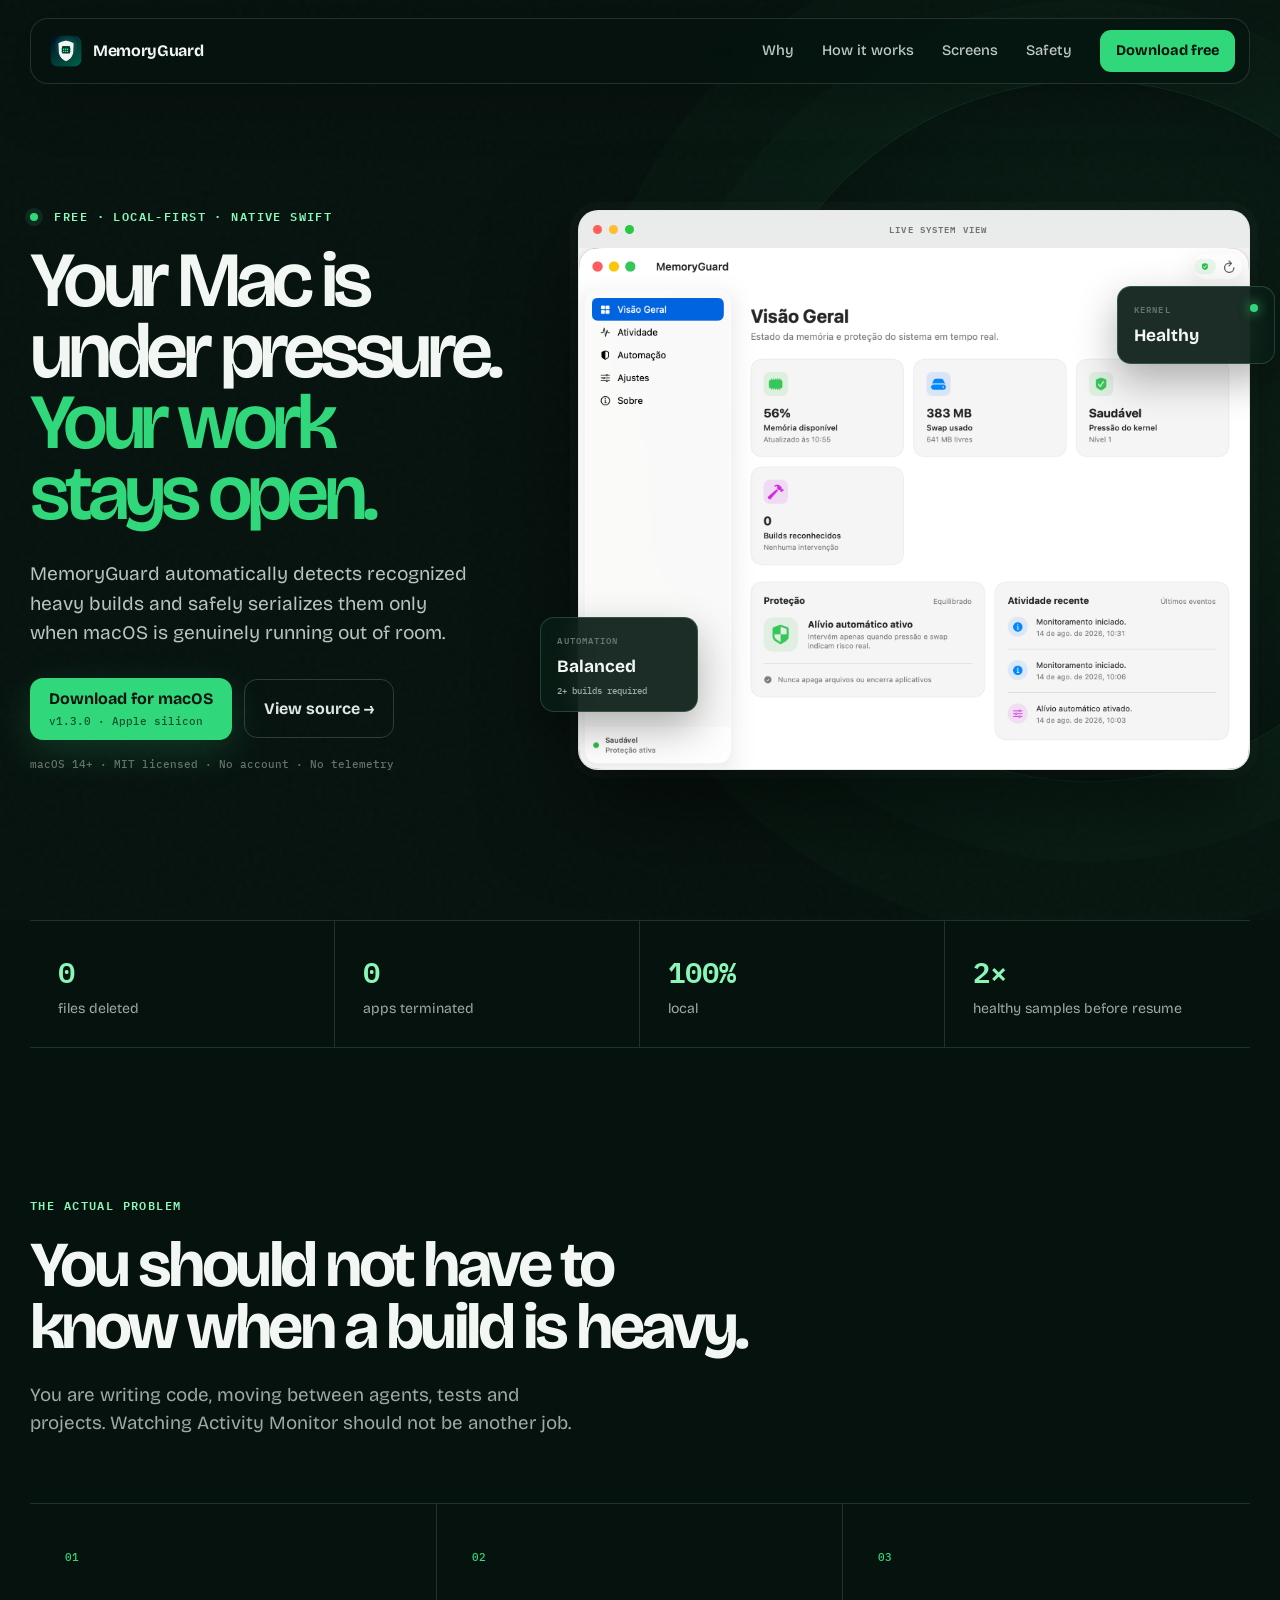
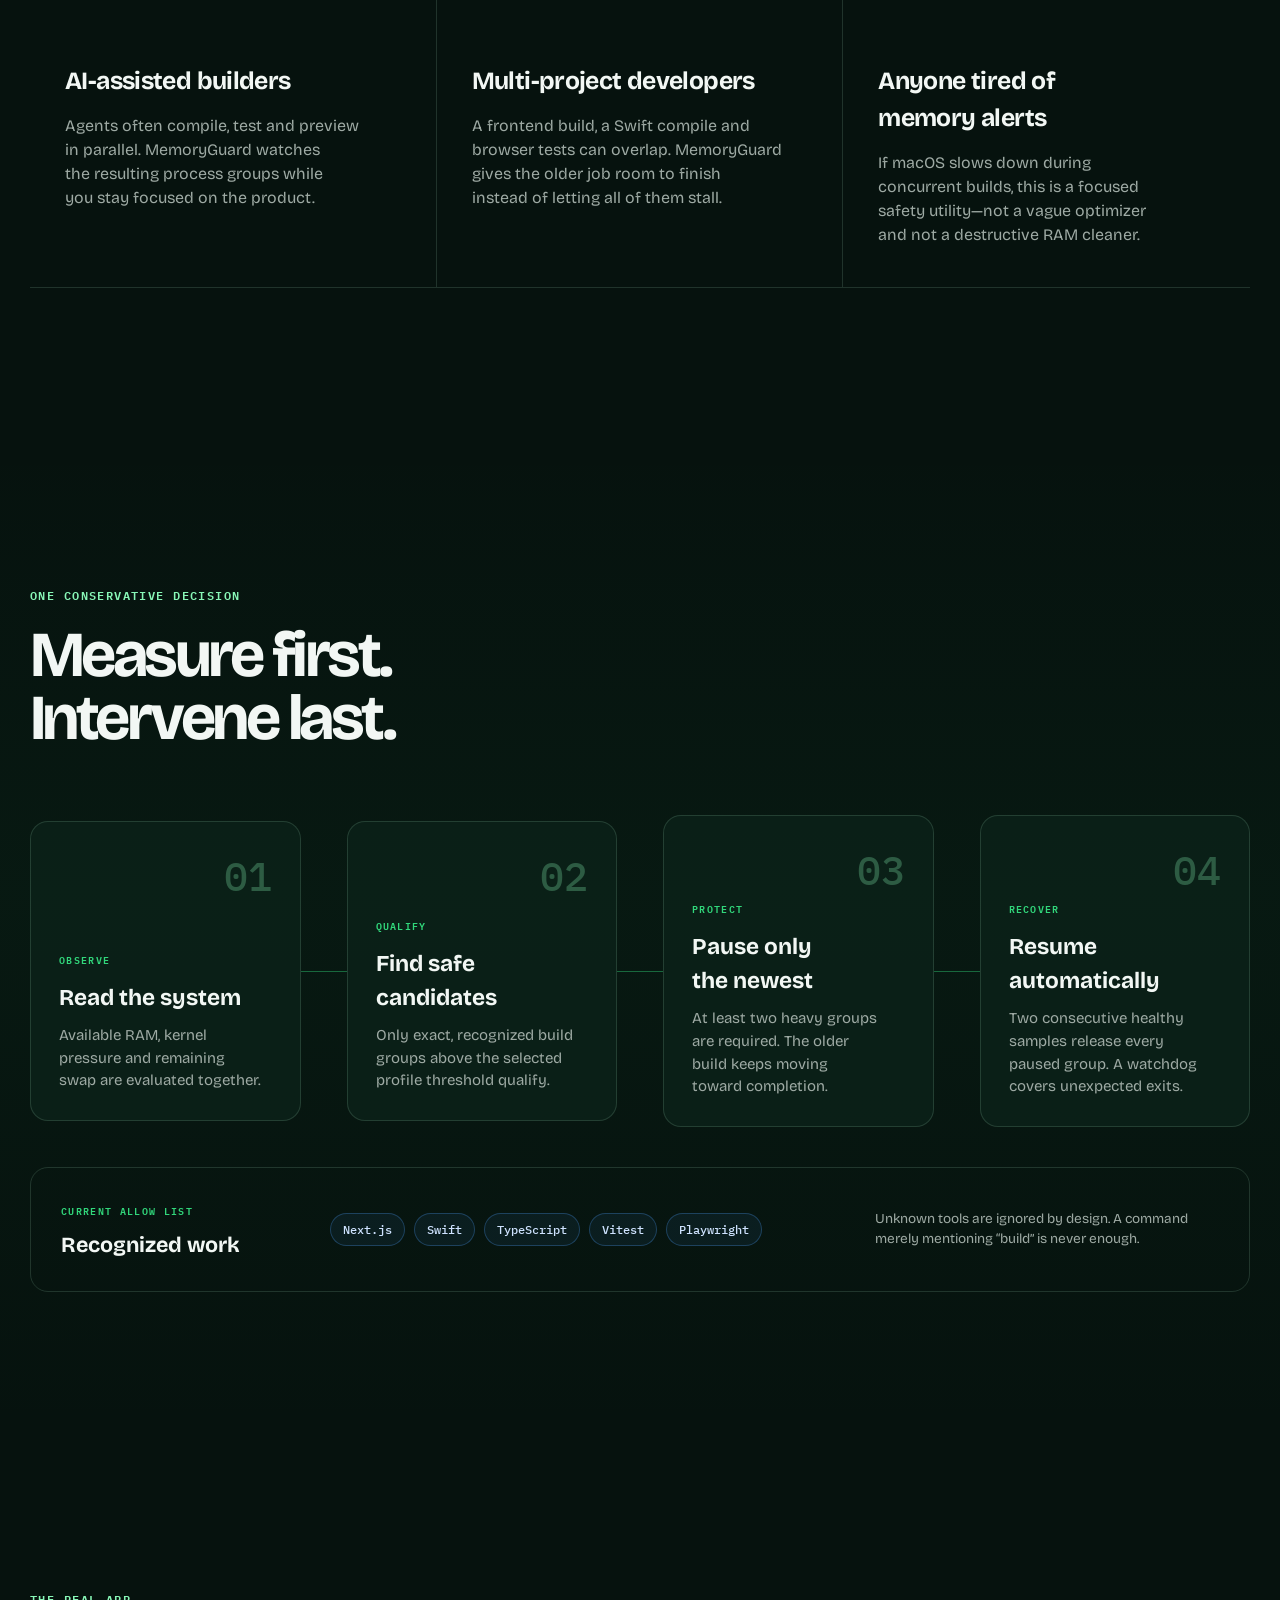
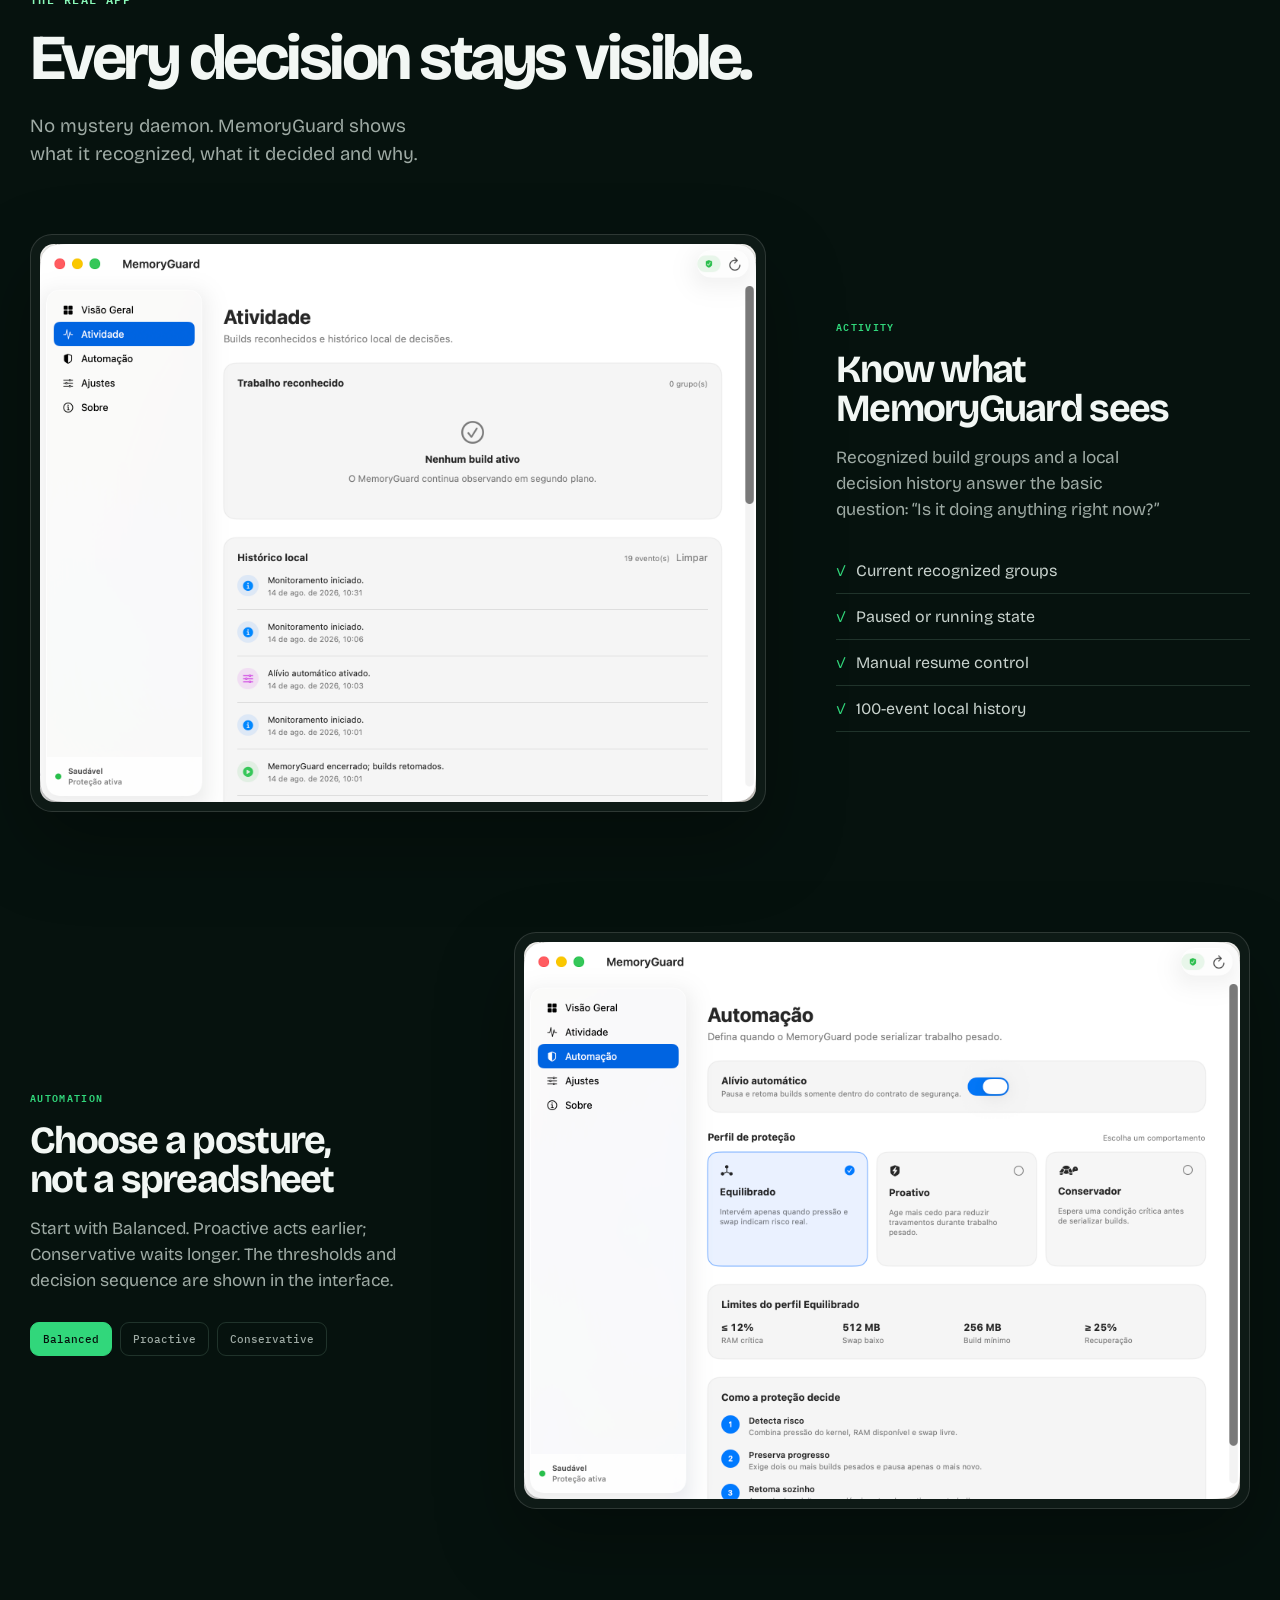
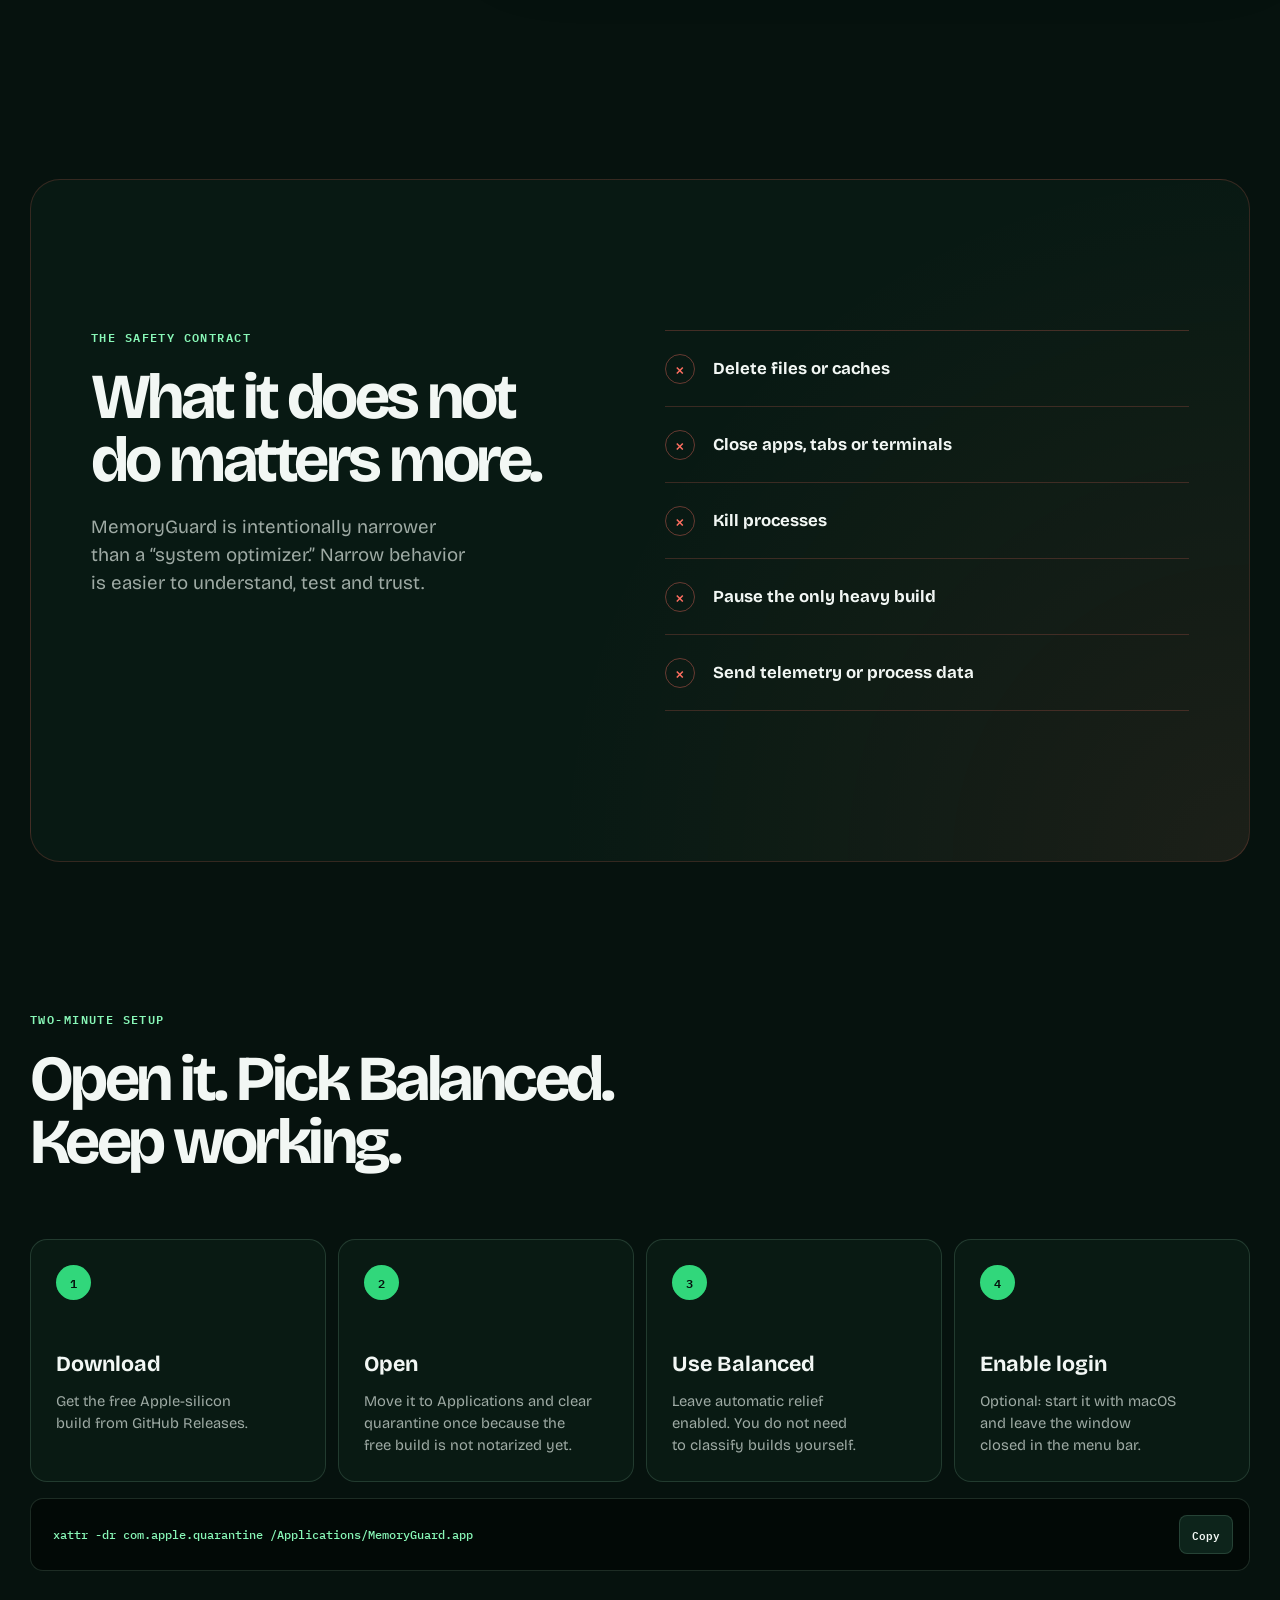
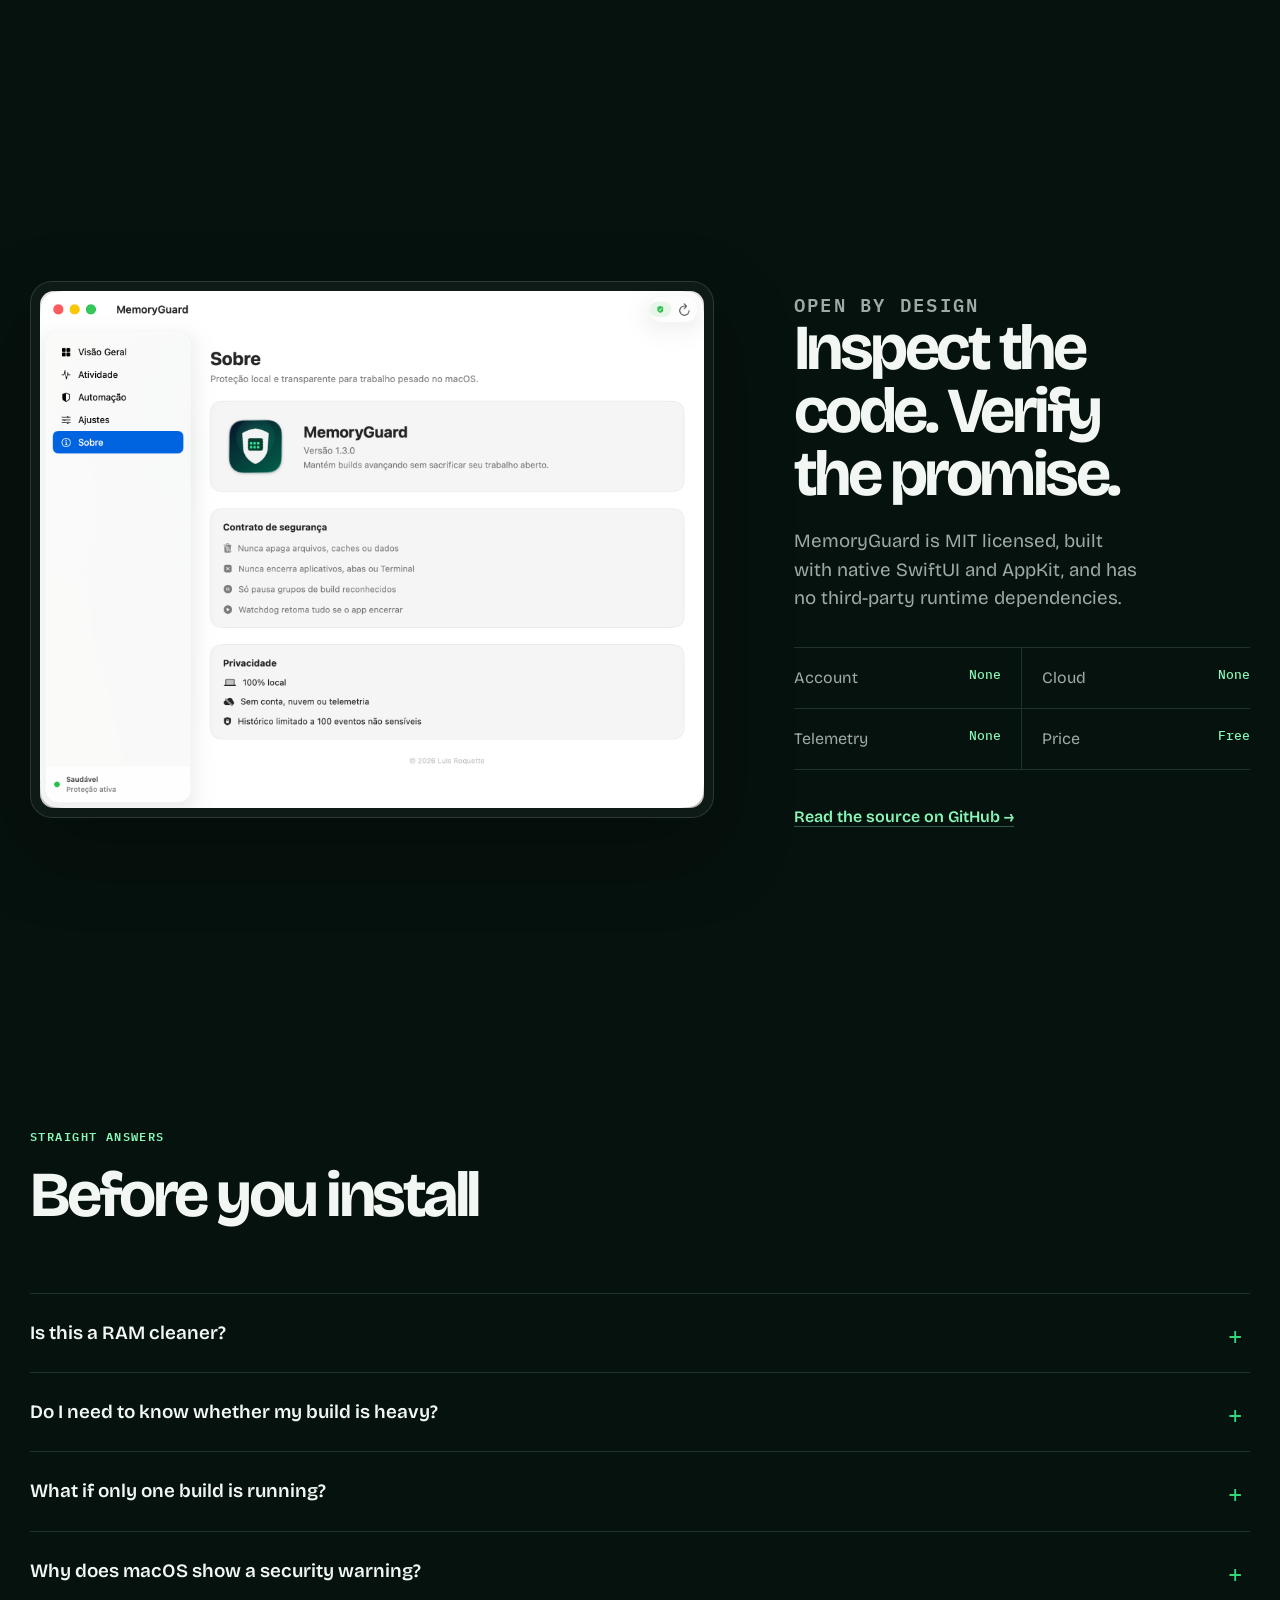
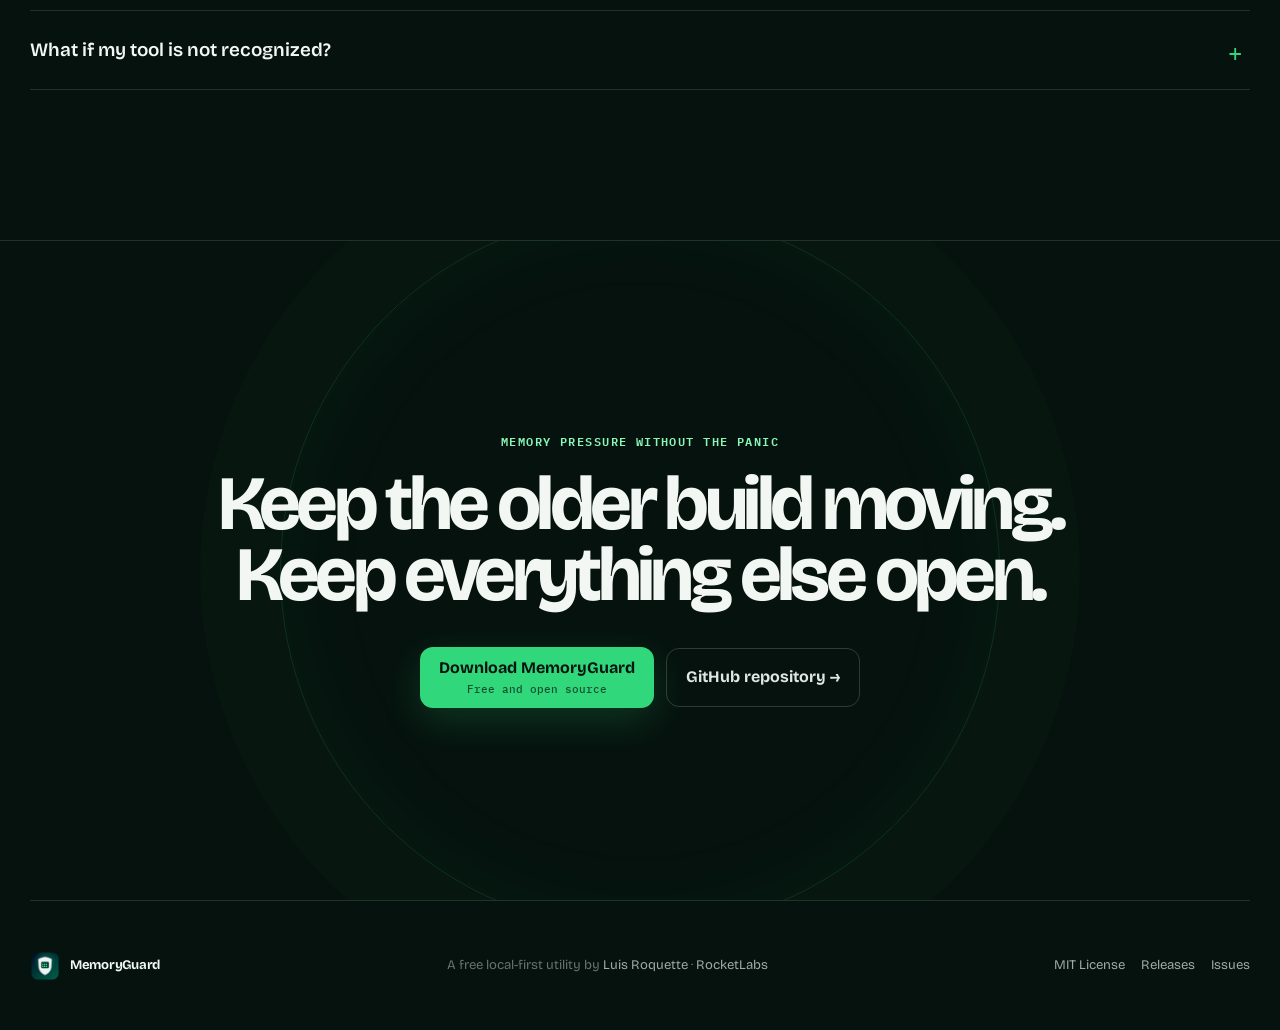
==== commit 3d729657: "Refine landing motion and mobile rendering" ====
--- a/docs/index.html
+++ b/docs/index.html
@@ -10,6 +10,7 @@
   <meta property="og:title" content="MemoryGuard — Keep builds moving without losing your work">
   <meta property="og:description" content="Free, local-first memory pressure protection for developers running multiple heavy builds on a Mac.">
   <meta property="og:image" content="https://raw.githubusercontent.com/luisroquette/memoryguard/main/docs/img/overview.png">
+  <link rel="preload" as="image" href="img/overview.png" fetchpriority="high">
   <meta property="og:url" content="https://luisroquette.github.io/memoryguard/">
   <meta name="twitter:card" content="summary_large_image">
   <link rel="preconnect" href="https://fonts.googleapis.com">
@@ -81,7 +82,7 @@
             <span class="traffic red"></span><span class="traffic yellow"></span><span class="traffic green"></span>
             <span>LIVE SYSTEM VIEW</span>
           </div>
-          <img src="img/overview.png" alt="MemoryGuard Overview with available memory, swap, kernel pressure and recognized build count" width="1880" height="1464">
+          <img src="img/overview.png" alt="MemoryGuard Overview with available memory, swap, kernel pressure and recognized build count" width="1880" height="1464" fetchpriority="high" decoding="async">
         </figure>
         <div class="signal-card signal-card-bottom">
           <span class="signal-label">AUTOMATION</span>
--- a/docs/styles.css
+++ b/docs/styles.css
@@ -30,7 +30,7 @@
   line-height: 1.5;
   overflow-x: hidden;
 }
-img { display: block; max-width: 100%; }
+img { display: block; max-width: 100%; height: auto; }
 a { color: inherit; }
 button, a { -webkit-tap-highlight-color: transparent; }
 .sr-only, .skip-link:not(:focus) { position: absolute; width: 1px; height: 1px; padding: 0; margin: -1px; overflow: hidden; clip: rect(0,0,0,0); white-space: nowrap; border: 0; }
@@ -88,6 +88,7 @@
 }
 .hero-noise { position: absolute; inset: 0; pointer-events: none; opacity: .18; background-image: url("data:image/svg+xml,%3Csvg viewBox='0 0 180 180' xmlns='http://www.w3.org/2000/svg'%3E%3Cfilter id='n'%3E%3CfeTurbulence type='fractalNoise' baseFrequency='.9' numOctaves='3' stitchTiles='stitch'/%3E%3C/filter%3E%3Crect width='100%25' height='100%25' filter='url(%23n)' opacity='.12'/%3E%3C/svg%3E"); }
 .hero-copy { position: relative; z-index: 2; }
+.hero-copy { animation: hero-copy-in .65s ease-out both; }
 .eyebrow { margin: 0 0 20px; color: var(--green-hi); font: 600 .74rem/1.3 var(--mono); letter-spacing: .12em; text-transform: uppercase; }
 .status-dot { display: inline-block; width: 8px; height: 8px; margin-right: 8px; border-radius: 50%; background: var(--green); box-shadow: 0 0 0 5px rgba(49,215,123,.12); }
 h1, h2, h3, p { text-wrap: balance; }
@@ -105,6 +106,7 @@
 .microcopy { margin: 17px 0 0; color: var(--dim); font: 500 .69rem var(--mono); }
 
 .hero-visual { position: relative; z-index: 1; transform: perspective(1300px) rotateY(-5deg) rotateX(1deg); transform-origin: right center; }
+.hero-visual { animation: hero-visual-in .8s .08s ease-out both; }
 .app-frame { margin: 0; overflow: hidden; border: 1px solid rgba(255,255,255,.18); border-radius: 20px; background: #dfe2e0; box-shadow: 0 38px 90px rgba(0,0,0,.52), 0 0 0 8px rgba(255,255,255,.025); }
 .app-frame-bar { height: 37px; padding: 0 14px; display: flex; align-items: center; gap: 7px; color: #6d756f; background: #e9ecea; font: 600 .59rem var(--mono); letter-spacing: .12em; }
 .app-frame-bar > span:last-child { margin-left: auto; margin-right: auto; }
@@ -210,9 +212,17 @@
 .site-footer a { color: var(--muted); text-decoration: none; }
 .site-footer nav { display: flex; gap: 16px; }
 
-.reveal { opacity: 0; transform: translateY(22px); transition: opacity .7s ease, transform .7s ease; }
-.reveal[data-delay="1"] { transition-delay: .1s; }.reveal[data-delay="2"] { transition-delay: .2s; }.reveal[data-delay="3"] { transition-delay: .3s; }
-.reveal.visible { opacity: 1; transform: translateY(0); }
+.reveal { opacity: 1; transform: none; }
+
+@keyframes hero-copy-in {
+  from { opacity: 0; transform: translateY(18px); }
+  to { opacity: 1; transform: translateY(0); }
+}
+
+@keyframes hero-visual-in {
+  from { opacity: 0; }
+  to { opacity: 1; }
+}
 
 @media (max-width: 1100px) {
   .hero { min-height: auto; grid-template-columns: 1fr; gap: 65px; padding-top: 160px; }
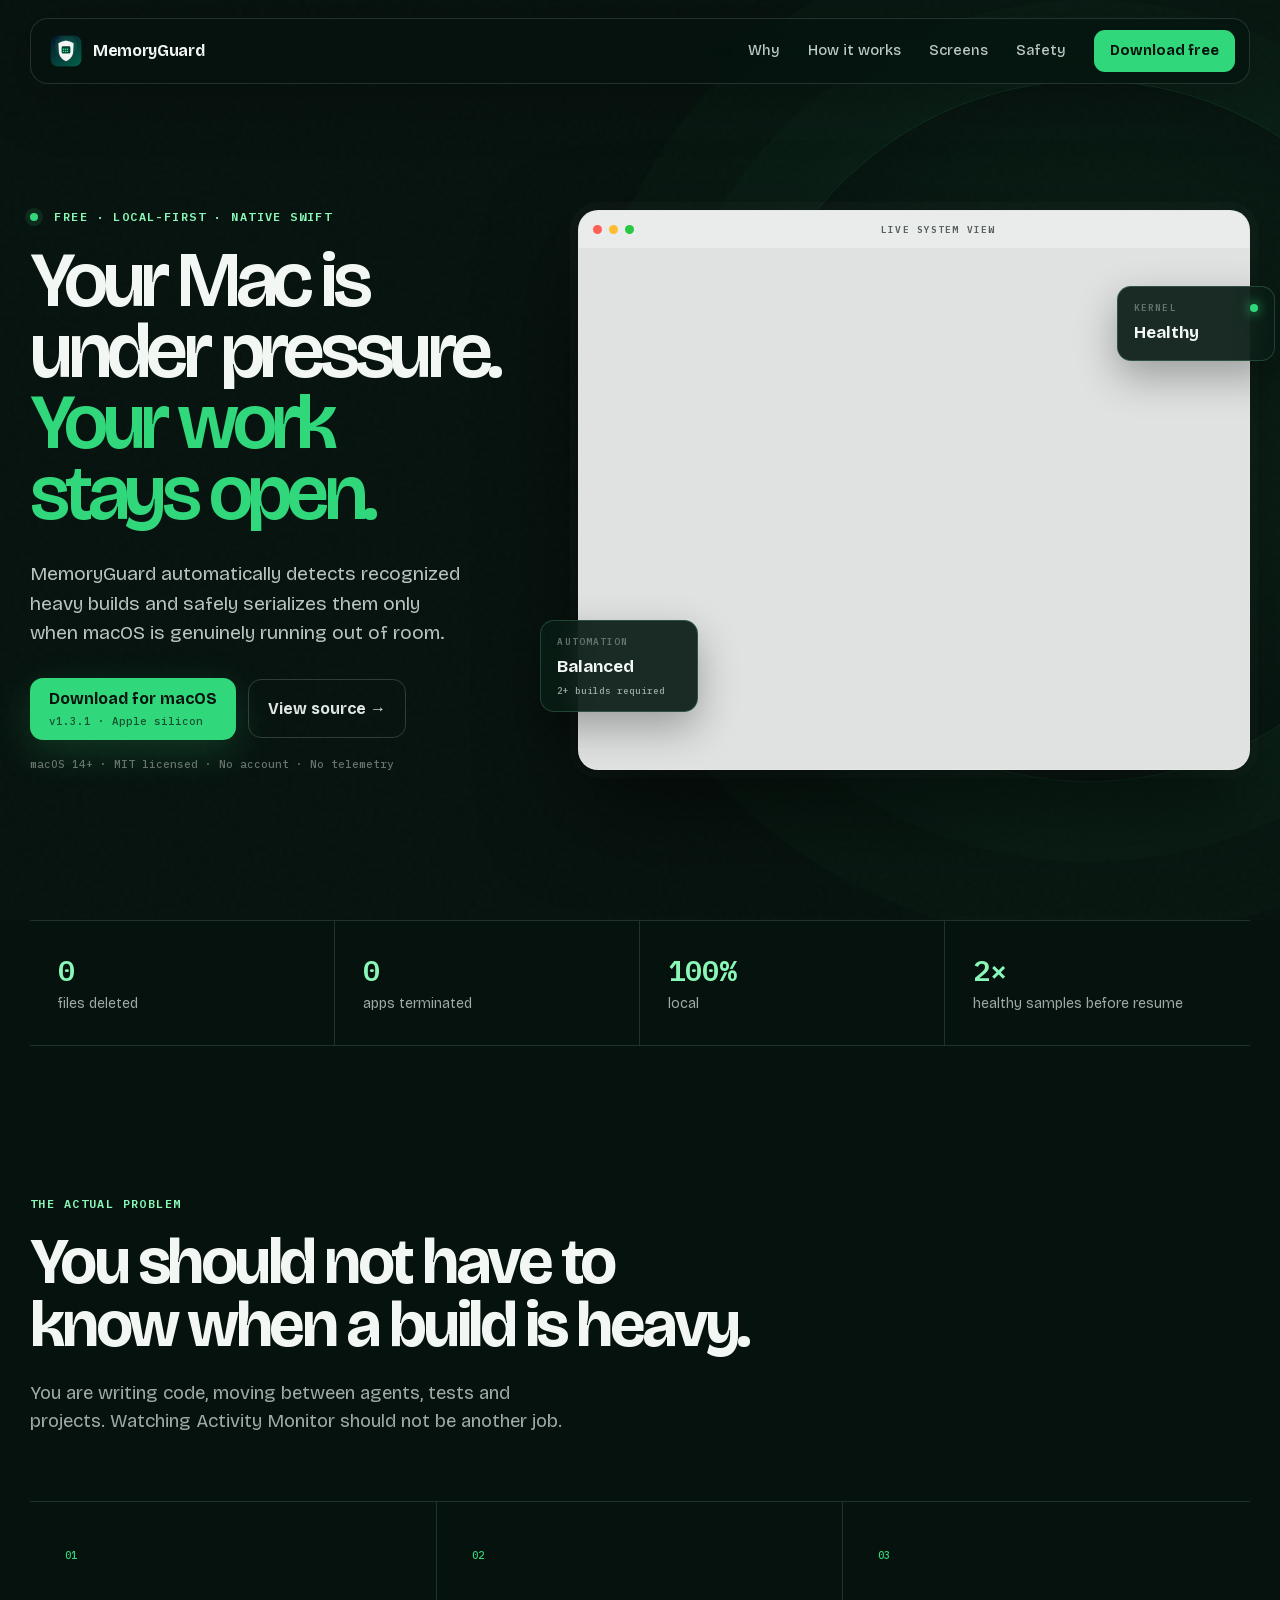
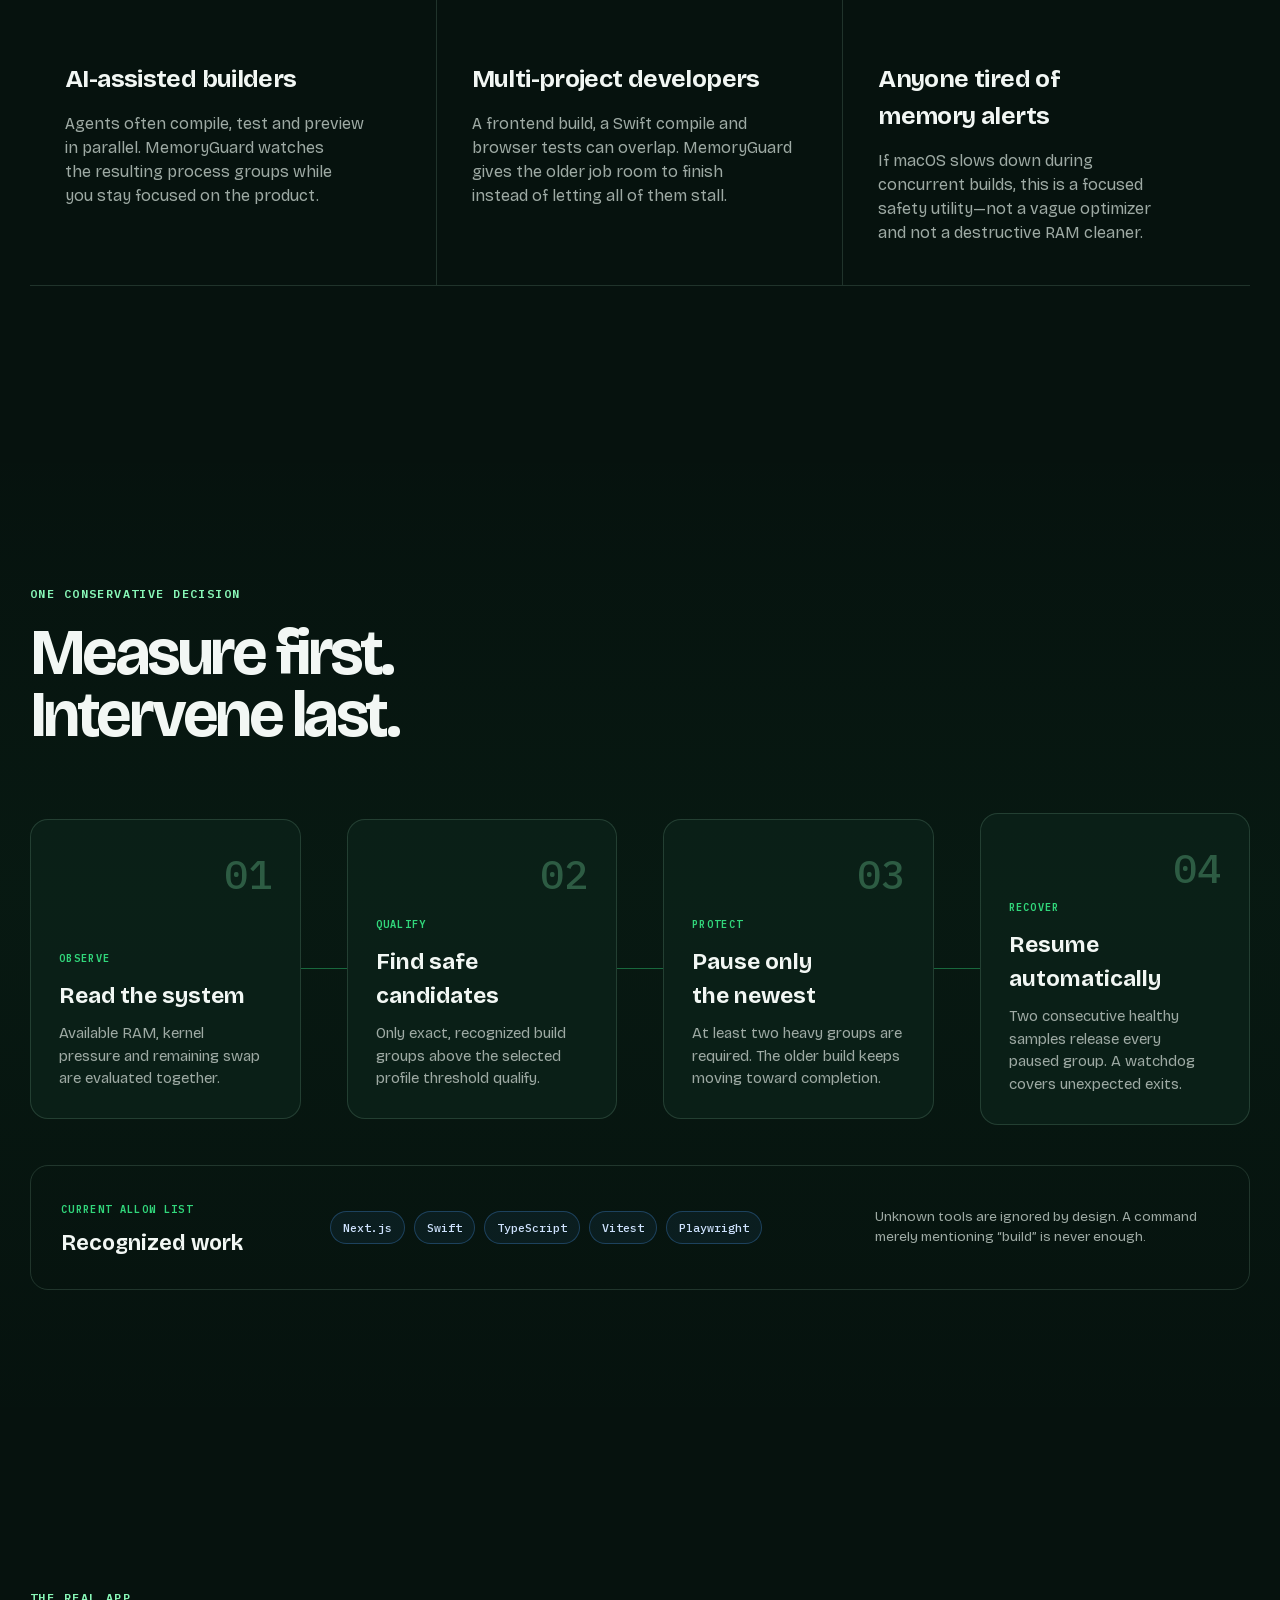
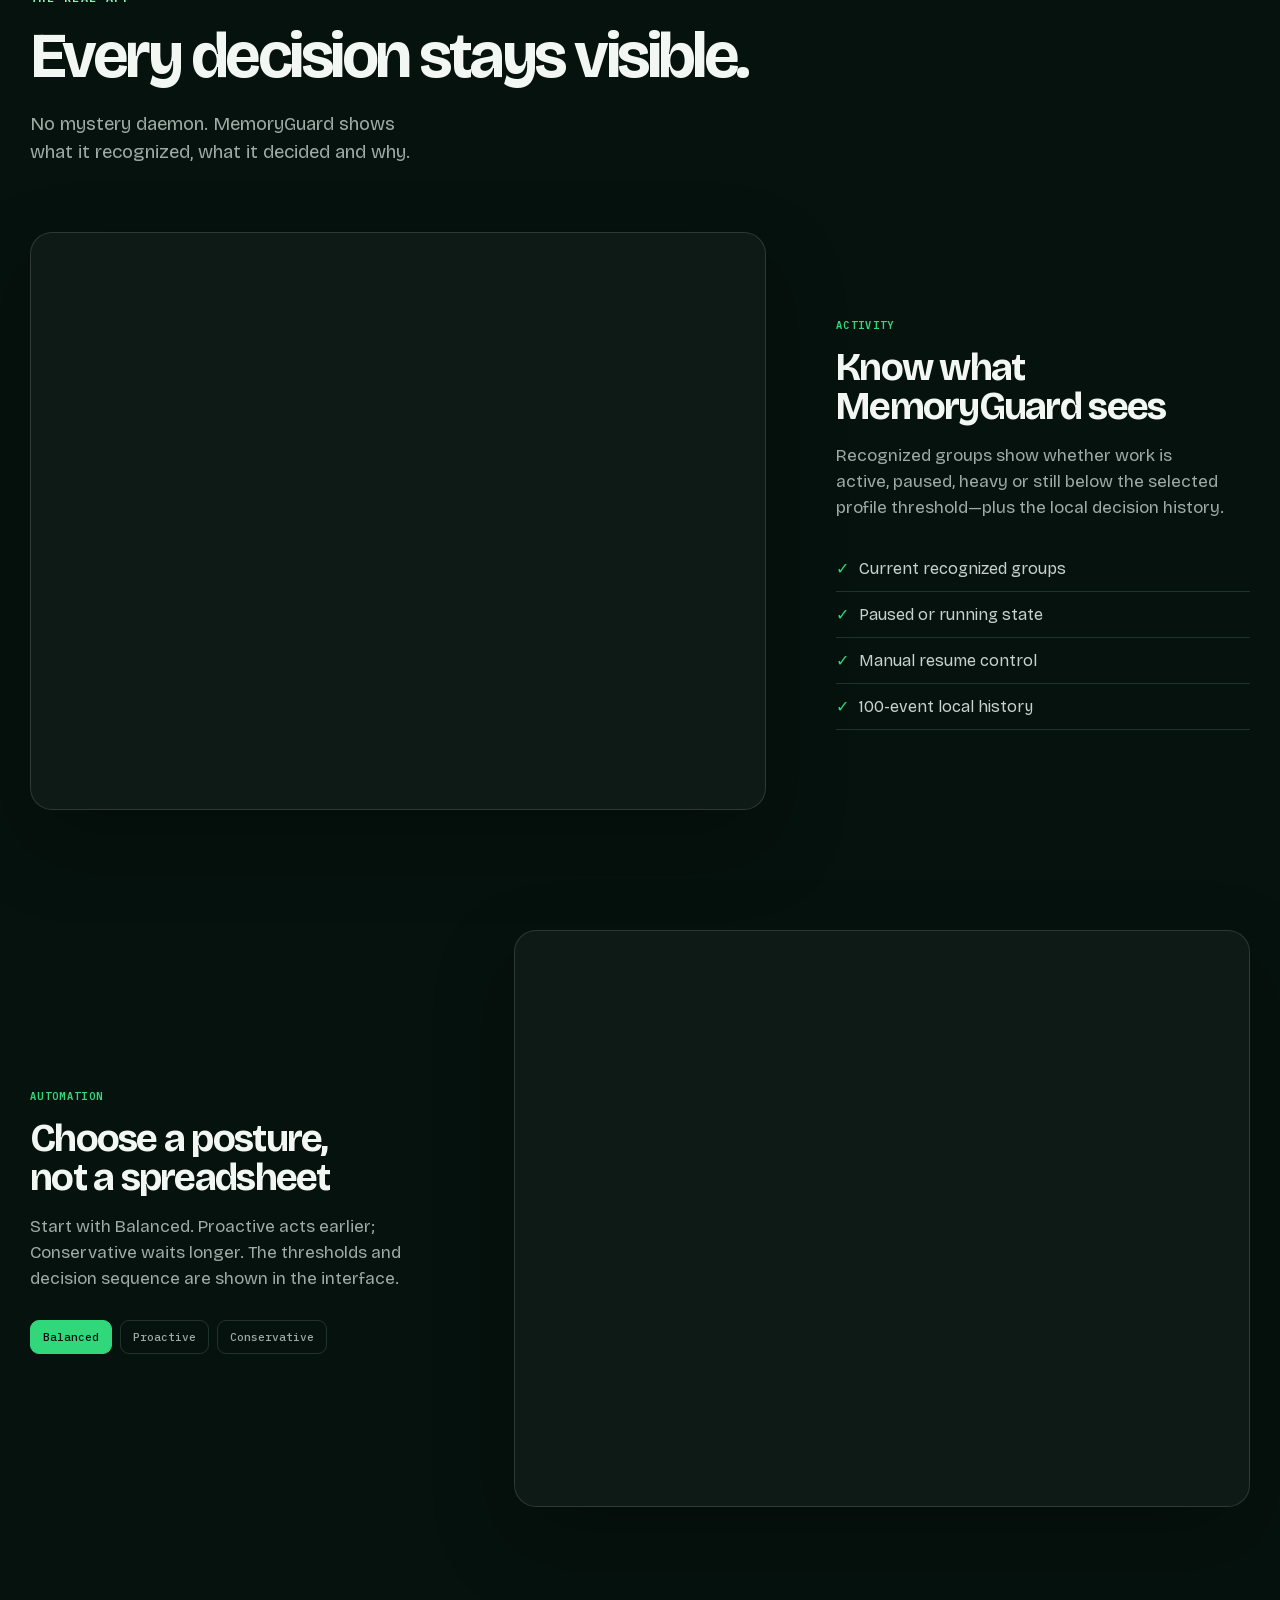
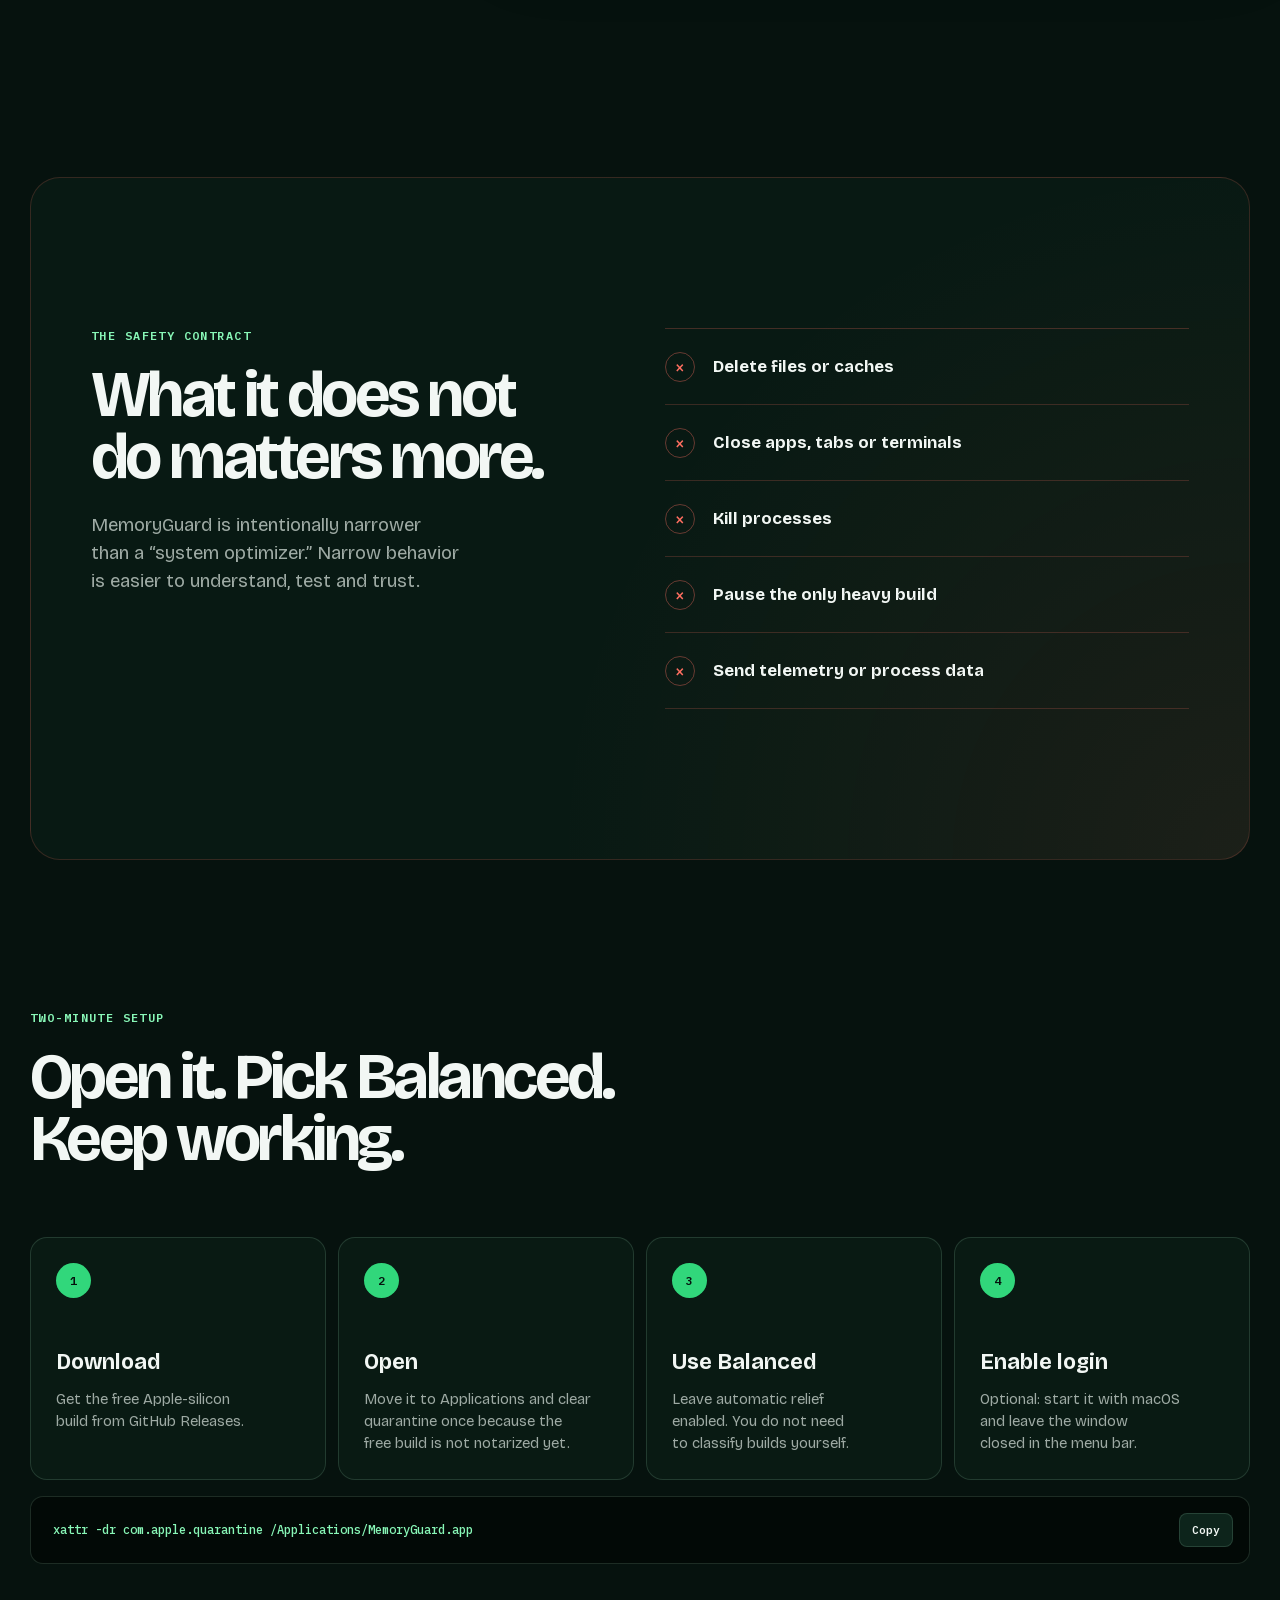
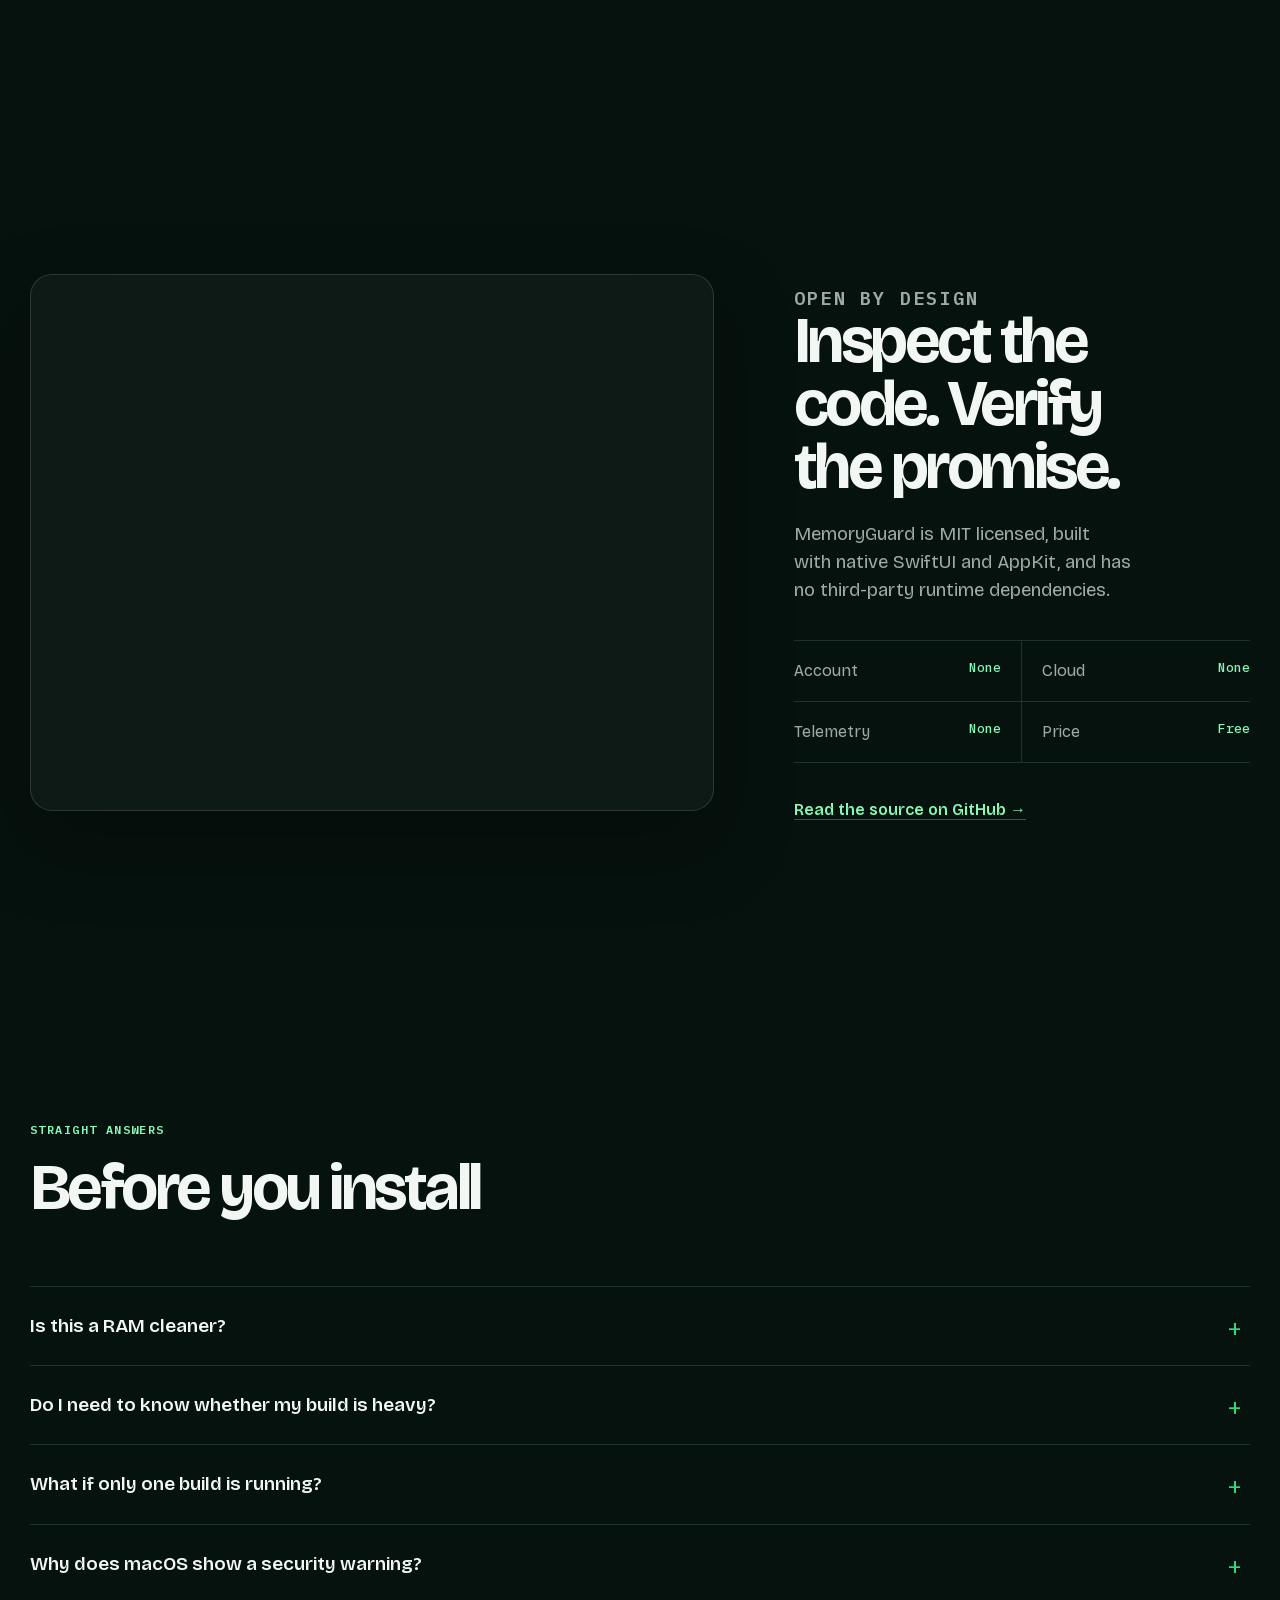
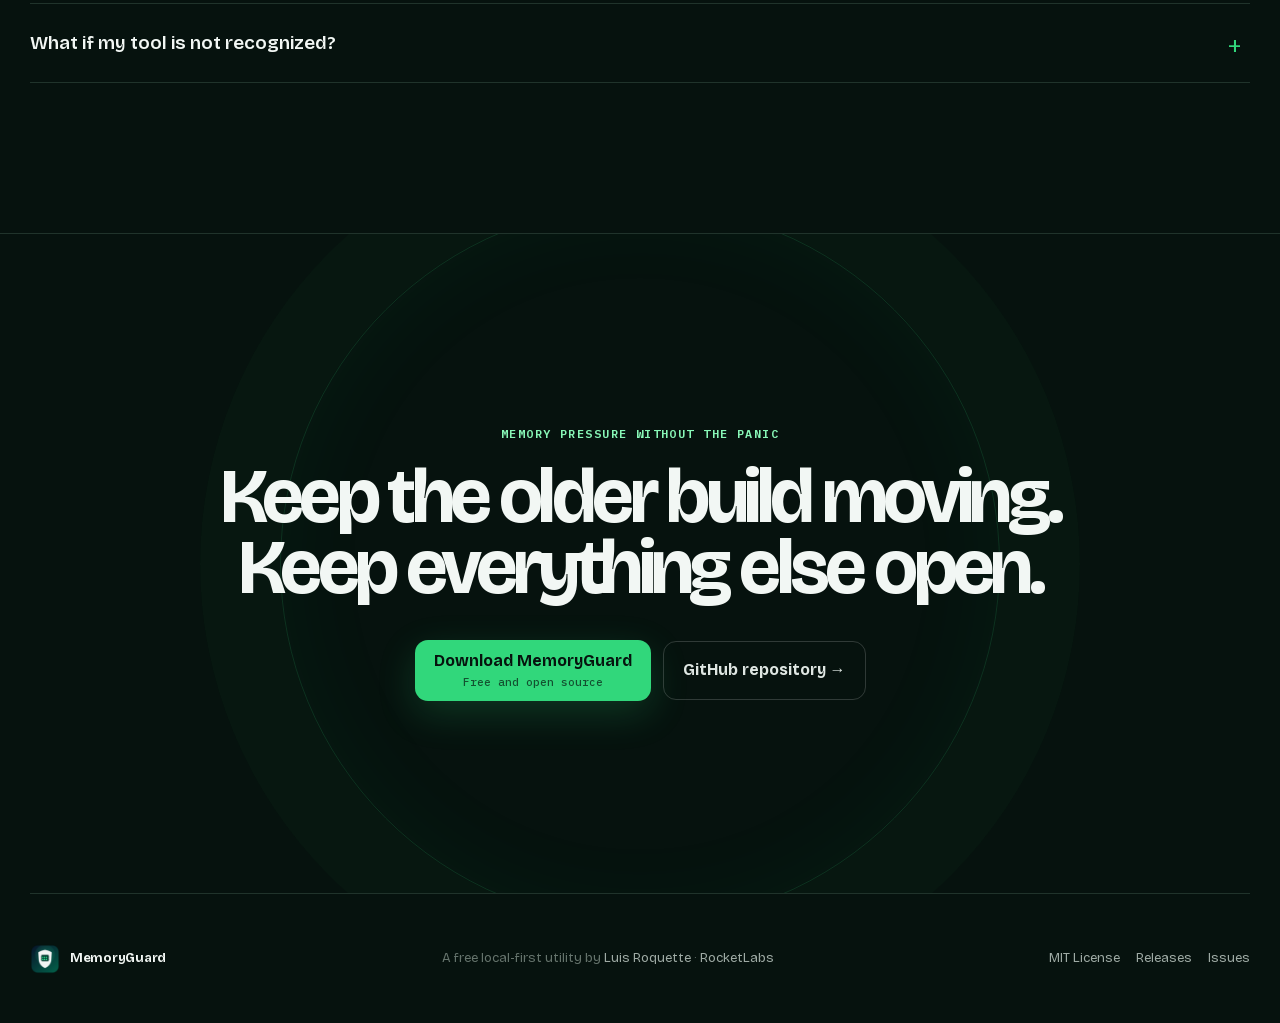
==== commit 6b2905b3: "Release MemoryGuard 1.3.1 refinements" ====
--- a/docs/index.html
+++ b/docs/index.html
@@ -1,22 +1,30 @@
-<!doctype html>
+<!DOCTYPE html>
 <html lang="en">
 <head>
   <meta charset="utf-8">
   <meta name="viewport" content="width=device-width, initial-scale=1">
   <meta name="theme-color" content="#071711">
+  <meta name="color-scheme" content="dark">
+  <meta name="referrer" content="no-referrer">
+  <meta http-equiv="Content-Security-Policy" content="default-src 'self'; img-src 'self' data:; style-src 'self'; font-src 'self'; script-src 'self' 'sha256-Dk7YnJ9xznhfgFmSn7vbK98WzcTizvIsPOZdO4OcvHs='; connect-src 'self'; object-src 'none'; base-uri 'none'; form-action 'none'; upgrade-insecure-requests">
   <title>MemoryGuard — Memory pressure protection for Mac builds</title>
   <meta name="description" content="A free, local-first macOS utility that safely serializes recognized heavy builds under real memory pressure. No deleted files. No closed apps. No telemetry.">
   <meta property="og:type" content="website">
   <meta property="og:title" content="MemoryGuard — Keep builds moving without losing your work">
   <meta property="og:description" content="Free, local-first memory pressure protection for developers running multiple heavy builds on a Mac.">
   <meta property="og:image" content="https://raw.githubusercontent.com/luisroquette/memoryguard/main/docs/img/overview.png">
-  <link rel="preload" as="image" href="img/overview.png" fetchpriority="high">
+  <meta property="og:image:width" content="1880">
+  <meta property="og:image:height" content="1464">
   <meta property="og:url" content="https://luisroquette.github.io/memoryguard/">
   <meta name="twitter:card" content="summary_large_image">
-  <link rel="preconnect" href="https://fonts.googleapis.com">
-  <link rel="preconnect" href="https://fonts.gstatic.com" crossorigin>
-  <link href="https://fonts.googleapis.com/css2?family=Bricolage+Grotesque:opsz,wght@12..96,400;12..96,500;12..96,600;12..96,700&amp;family=IBM+Plex+Mono:wght@400;500;600&amp;display=swap" rel="stylesheet">
+  <meta name="twitter:title" content="MemoryGuard — Keep builds moving without losing your work">
+  <meta name="twitter:description" content="Free, local-first memory pressure protection for developers running multiple heavy builds on a Mac.">
+  <meta name="twitter:image" content="https://raw.githubusercontent.com/luisroquette/memoryguard/main/docs/img/overview.png">
+  <link rel="canonical" href="https://luisroquette.github.io/memoryguard/">
+  <link rel="preload" href="fonts/bricolage-grotesque-latin.woff2" as="font" type="font/woff2" crossorigin>
+  <link rel="preload" as="image" href="img/overview-940.webp" imagesrcset="img/overview-470.webp 470w, img/overview-940.webp 940w, img/overview-1410.webp 1410w" imagesizes="(max-width: 800px) calc(100vw - 44px), (max-width: 1100px) calc(100vw - 56px), 55vw" type="image/webp" fetchpriority="high">
   <link rel="icon" href="img/app-icon.png" type="image/png">
+  <link rel="apple-touch-icon" href="img/app-icon.png">
   <link rel="stylesheet" href="styles.css">
   <script type="application/ld+json">
   {
@@ -25,9 +33,9 @@
     "name": "MemoryGuard",
     "applicationCategory": "DeveloperApplication",
     "operatingSystem": "macOS 14 or later on Apple silicon",
-    "softwareVersion": "1.3.0",
+    "softwareVersion": "1.3.1",
     "description": "Local-first memory pressure protection for developers running multiple heavy builds on a Mac.",
-    "downloadUrl": "https://github.com/luisroquette/memoryguard/releases/latest/download/MemoryGuard-1.3.0.zip",
+    "downloadUrl": "https://github.com/luisroquette/memoryguard/releases/latest/download/MemoryGuard-1.3.1.zip",
     "license": "https://opensource.org/license/mit",
     "offers": {"@type": "Offer", "price": "0", "priceCurrency": "USD"},
     "author": {"@type": "Person", "name": "Luis Roquette", "url": "https://github.com/luisroquette"}
@@ -37,15 +45,15 @@
 <body>
   <a class="skip-link" href="#main">Skip to content</a>
 
-  <header class="site-header" data-header>
+  <header class="site-header" data-header aria-label="Primary site header">
     <a class="brand" href="#top" aria-label="MemoryGuard home">
-      <img src="img/app-icon.png" alt="" width="34" height="34">
+      <img src="img/app-icon-68.webp" alt="" width="34" height="34">
       <span>MemoryGuard</span>
     </a>
     <button class="nav-toggle" type="button" aria-expanded="false" aria-controls="site-nav" data-nav-toggle>
-      <span></span><span></span><span></span><span class="sr-only">Open navigation</span>
+      <span></span><span></span><span></span><span class="sr-only" data-nav-label>Open navigation</span>
     </button>
-    <nav id="site-nav" class="site-nav" data-nav>
+    <nav id="site-nav" class="site-nav" data-nav aria-label="Primary navigation">
       <a href="#why">Why</a>
       <a href="#how">How it works</a>
       <a href="#screens">Screens</a>
@@ -62,9 +70,9 @@
         <h1>Your Mac is under pressure.<br><em>Your work stays open.</em></h1>
         <p class="hero-lede">MemoryGuard automatically detects recognized heavy builds and safely serializes them only when macOS is genuinely running out of room.</p>
         <div class="hero-actions">
-          <a class="button button-primary" href="https://github.com/luisroquette/memoryguard/releases/latest/download/MemoryGuard-1.3.0.zip">
+          <a class="button button-primary" href="https://github.com/luisroquette/memoryguard/releases/latest/download/MemoryGuard-1.3.1.zip">
             <span>Download for macOS</span>
-            <small>v1.3.0 · Apple silicon</small>
+            <small>v1.3.1 · Apple silicon</small>
           </a>
           <a class="button button-ghost" href="https://github.com/luisroquette/memoryguard">View source →</a>
         </div>
@@ -82,7 +90,7 @@
             <span class="traffic red"></span><span class="traffic yellow"></span><span class="traffic green"></span>
             <span>LIVE SYSTEM VIEW</span>
           </div>
-          <img src="img/overview.png" alt="MemoryGuard Overview with available memory, swap, kernel pressure and recognized build count" width="1880" height="1464" fetchpriority="high" decoding="async">
+          <img src="img/overview-940.webp" srcset="img/overview-470.webp 470w, img/overview-940.webp 940w, img/overview-1410.webp 1410w" sizes="(max-width: 800px) calc(100vw - 44px), (max-width: 1100px) calc(100vw - 56px), 55vw" alt="MemoryGuard Overview with available memory, swap, kernel pressure and recognized build count" width="1880" height="1464" fetchpriority="high" decoding="async">
         </figure>
         <div class="signal-card signal-card-bottom">
           <span class="signal-label">AUTOMATION</span>
@@ -190,12 +198,12 @@
 
       <div class="screen-feature reveal">
         <figure>
-          <img src="img/activity.png" alt="MemoryGuard Activity screen showing no active build and a local event history" width="1880" height="1464" loading="lazy">
+          <img src="img/activity-940.webp" srcset="img/activity-470.webp 470w, img/activity-940.webp 940w, img/activity-1410.webp 1410w" sizes="(max-width: 800px) calc(100vw - 40px), 58vw" alt="MemoryGuard Activity screen showing no active build and a local event history" width="1880" height="1464" loading="lazy" decoding="async">
         </figure>
         <div>
           <span class="mono-label">ACTIVITY</span>
           <h3>Know what MemoryGuard sees</h3>
-          <p>Recognized build groups and a local decision history answer the basic question: “Is it doing anything right now?”</p>
+          <p>Recognized groups show whether work is active, paused, heavy or still below the selected profile threshold—plus the local decision history.</p>
           <ul class="check-list">
             <li>Current recognized groups</li>
             <li>Paused or running state</li>
@@ -207,7 +215,7 @@
 
       <div class="screen-feature reverse reveal">
         <figure>
-          <img src="img/automation.png" alt="MemoryGuard Automation screen with Balanced, Proactive and Conservative profiles" width="1880" height="1464" loading="lazy">
+          <img src="img/automation-940.webp" srcset="img/automation-470.webp 470w, img/automation-940.webp 940w, img/automation-1410.webp 1410w" sizes="(max-width: 800px) calc(100vw - 40px), 58vw" alt="MemoryGuard Automation screen with Balanced, Proactive and Conservative profiles" width="1880" height="1464" loading="lazy" decoding="async">
         </figure>
         <div>
           <span class="mono-label">AUTOMATION</span>
@@ -248,13 +256,13 @@
       </div>
       <div class="install-command reveal">
         <code>xattr -dr com.apple.quarantine /Applications/MemoryGuard.app</code>
-        <button type="button" data-copy="xattr -dr com.apple.quarantine /Applications/MemoryGuard.app" aria-label="Copy Gatekeeper command">Copy</button>
+        <button type="button" data-copy="xattr -dr com.apple.quarantine /Applications/MemoryGuard.app" aria-label="Copy Gatekeeper command" aria-live="polite">Copy</button>
       </div>
     </section>
 
     <section class="section transparency-section">
       <div class="about-window reveal">
-        <img src="img/about.png" alt="MemoryGuard About screen documenting local privacy and the non-destructive safety contract" width="1880" height="1464" loading="lazy">
+        <img src="img/about-940.webp" srcset="img/about-470.webp 470w, img/about-940.webp 940w, img/about-1410.webp 1410w" sizes="(max-width: 800px) calc(100vw - 40px), 55vw" alt="MemoryGuard About screen documenting local privacy and the non-destructive safety contract" width="1880" height="1464" loading="lazy" decoding="async">
       </div>
       <div class="transparency-copy reveal" data-delay="1">
         <p class="eyebrow">Open by design</p>
@@ -289,7 +297,7 @@
       <p class="eyebrow">Memory pressure without the panic</p>
       <h2>Keep the older build moving.<br>Keep everything else open.</h2>
       <div class="hero-actions">
-        <a class="button button-primary" href="https://github.com/luisroquette/memoryguard/releases/latest/download/MemoryGuard-1.3.0.zip">
+        <a class="button button-primary" href="https://github.com/luisroquette/memoryguard/releases/latest/download/MemoryGuard-1.3.1.zip">
           <span>Download MemoryGuard</span>
           <small>Free and open source</small>
         </a>
@@ -299,7 +307,7 @@
   </main>
 
   <footer class="site-footer">
-    <div class="brand"><img src="img/app-icon.png" alt="" width="30" height="30"><span>MemoryGuard</span></div>
+    <div class="brand"><img src="img/app-icon-68.webp" alt="" width="30" height="30"><span>MemoryGuard</span></div>
     <p>A free local-first utility by <a href="https://github.com/luisroquette">Luis Roquette</a> · <a href="https://github.com/luisroquette/RocketLabs">RocketLabs</a></p>
     <nav aria-label="Footer navigation"><a href="https://github.com/luisroquette/memoryguard/blob/main/LICENSE">MIT License</a><a href="https://github.com/luisroquette/memoryguard/releases">Releases</a><a href="https://github.com/luisroquette/memoryguard/issues">Issues</a></nav>
   </footer>
--- a/docs/styles.css
+++ b/docs/styles.css
@@ -1,3 +1,35 @@
+@font-face {
+  font-family: "Bricolage Grotesque";
+  src: url("fonts/bricolage-grotesque-latin.woff2") format("woff2");
+  font-style: normal;
+  font-weight: 400 700;
+  font-display: swap;
+}
+
+@font-face {
+  font-family: "IBM Plex Mono";
+  src: url("fonts/ibm-plex-mono-400-latin.woff2") format("woff2");
+  font-style: normal;
+  font-weight: 400;
+  font-display: swap;
+}
+
+@font-face {
+  font-family: "IBM Plex Mono";
+  src: url("fonts/ibm-plex-mono-500-latin.woff2") format("woff2");
+  font-style: normal;
+  font-weight: 500;
+  font-display: swap;
+}
+
+@font-face {
+  font-family: "IBM Plex Mono";
+  src: url("fonts/ibm-plex-mono-600-latin.woff2") format("woff2");
+  font-style: normal;
+  font-weight: 600;
+  font-display: swap;
+}
+
 :root {
   --ink: #f2f7f4;
   --muted: #9eaaa4;
@@ -33,6 +65,10 @@
 img { display: block; max-width: 100%; height: auto; }
 a { color: inherit; }
 button, a { -webkit-tap-highlight-color: transparent; }
+button:focus-visible, a:focus-visible, summary:focus-visible {
+  outline: 3px solid var(--green-hi);
+  outline-offset: 4px;
+}
 .sr-only, .skip-link:not(:focus) { position: absolute; width: 1px; height: 1px; padding: 0; margin: -1px; overflow: hidden; clip: rect(0,0,0,0); white-space: nowrap; border: 0; }
 .skip-link:focus { position: fixed; z-index: 100; top: 10px; left: 10px; background: var(--ink); color: var(--night); padding: 10px 16px; border-radius: 8px; }
 
@@ -55,14 +91,13 @@
   box-shadow: 0 12px 60px rgba(0,0,0,.25);
   transition: border-color .25s, background .25s;
 }
-.site-header.scrolled { background: rgba(6, 18, 14, .92); border-color: rgba(136,247,183,.18); }
 .brand { display: inline-flex; align-items: center; gap: 10px; color: var(--ink); text-decoration: none; font-weight: 700; letter-spacing: -.02em; }
 .brand img { border-radius: 9px; }
 .site-nav { display: flex; align-items: center; gap: 28px; }
 .site-nav a { color: #bec9c3; text-decoration: none; font-size: .91rem; font-weight: 500; transition: color .2s; }
 .site-nav a:hover { color: white; }
 .site-nav .nav-cta { padding: 10px 16px; color: #04120c; border-radius: 11px; background: var(--green); font-weight: 700; }
-.nav-toggle { display: none; background: none; border: 0; padding: 8px; }
+.nav-toggle { display: none; background: none; border: 0; padding: 8px; cursor: pointer; }
 .nav-toggle > span:not(.sr-only) { display: block; width: 22px; height: 2px; margin: 4px; background: white; }
 
 .hero {
@@ -87,8 +122,7 @@
   box-shadow: 0 0 0 80px rgba(49,215,123,.025), 0 0 0 160px rgba(49,215,123,.018);
 }
 .hero-noise { position: absolute; inset: 0; pointer-events: none; opacity: .18; background-image: url("data:image/svg+xml,%3Csvg viewBox='0 0 180 180' xmlns='http://www.w3.org/2000/svg'%3E%3Cfilter id='n'%3E%3CfeTurbulence type='fractalNoise' baseFrequency='.9' numOctaves='3' stitchTiles='stitch'/%3E%3C/filter%3E%3Crect width='100%25' height='100%25' filter='url(%23n)' opacity='.12'/%3E%3C/svg%3E"); }
-.hero-copy { position: relative; z-index: 2; }
-.hero-copy { animation: hero-copy-in .65s ease-out both; }
+.hero-copy { position: relative; z-index: 2; animation: hero-copy-in .65s ease-out both; }
 .eyebrow { margin: 0 0 20px; color: var(--green-hi); font: 600 .74rem/1.3 var(--mono); letter-spacing: .12em; text-transform: uppercase; }
 .status-dot { display: inline-block; width: 8px; height: 8px; margin-right: 8px; border-radius: 50%; background: var(--green); box-shadow: 0 0 0 5px rgba(49,215,123,.12); }
 h1, h2, h3, p { text-wrap: balance; }
@@ -105,10 +139,9 @@
 .button-ghost:hover { border-color: rgba(136,247,183,.45); }
 .microcopy { margin: 17px 0 0; color: var(--dim); font: 500 .69rem var(--mono); }
 
-.hero-visual { position: relative; z-index: 1; transform: perspective(1300px) rotateY(-5deg) rotateX(1deg); transform-origin: right center; }
-.hero-visual { animation: hero-visual-in .8s .08s ease-out both; }
+.hero-visual { position: relative; z-index: 1; transform: perspective(1300px) rotateY(-5deg) rotateX(1deg); transform-origin: right center; animation: hero-visual-in .8s .08s ease-out both; }
 .app-frame { margin: 0; overflow: hidden; border: 1px solid rgba(255,255,255,.18); border-radius: 20px; background: #dfe2e0; box-shadow: 0 38px 90px rgba(0,0,0,.52), 0 0 0 8px rgba(255,255,255,.025); }
-.app-frame-bar { height: 37px; padding: 0 14px; display: flex; align-items: center; gap: 7px; color: #6d756f; background: #e9ecea; font: 600 .59rem var(--mono); letter-spacing: .12em; }
+.app-frame-bar { height: 37px; padding: 0 14px; display: flex; align-items: center; gap: 7px; color: #56615b; background: #e9ecea; font: 600 .59rem var(--mono); letter-spacing: .12em; }
 .app-frame-bar > span:last-child { margin-left: auto; margin-right: auto; }
 .traffic { width: 9px; height: 9px; border-radius: 50%; }
 .traffic.red { background: #ff5f57; }.traffic.yellow { background: #febc2e; }.traffic.green { background: #28c840; }
@@ -238,7 +271,7 @@
 @media (max-width: 800px) {
   .site-header { top: 10px; width: calc(100% - 20px); }
   .nav-toggle { display: block; }
-  .site-nav { position: absolute; top: 73px; left: 0; right: 0; padding: 18px; display: none; flex-direction: column; align-items: stretch; gap: 4px; border: 1px solid var(--line); border-radius: 15px; background: rgba(6,18,14,.98); }
+  .site-nav { position: absolute; top: 73px; left: 0; right: 0; padding: 18px; display: none; flex-direction: column; align-items: stretch; gap: 4px; border: 1px solid var(--line); border-radius: 15px; background: rgba(6,18,14,.98); box-shadow: 0 22px 60px rgba(0,0,0,.45); }
   .site-nav.open { display: flex; }
   .site-nav a { padding: 11px; }
   .site-nav .nav-cta { margin-top: 6px; text-align: center; }
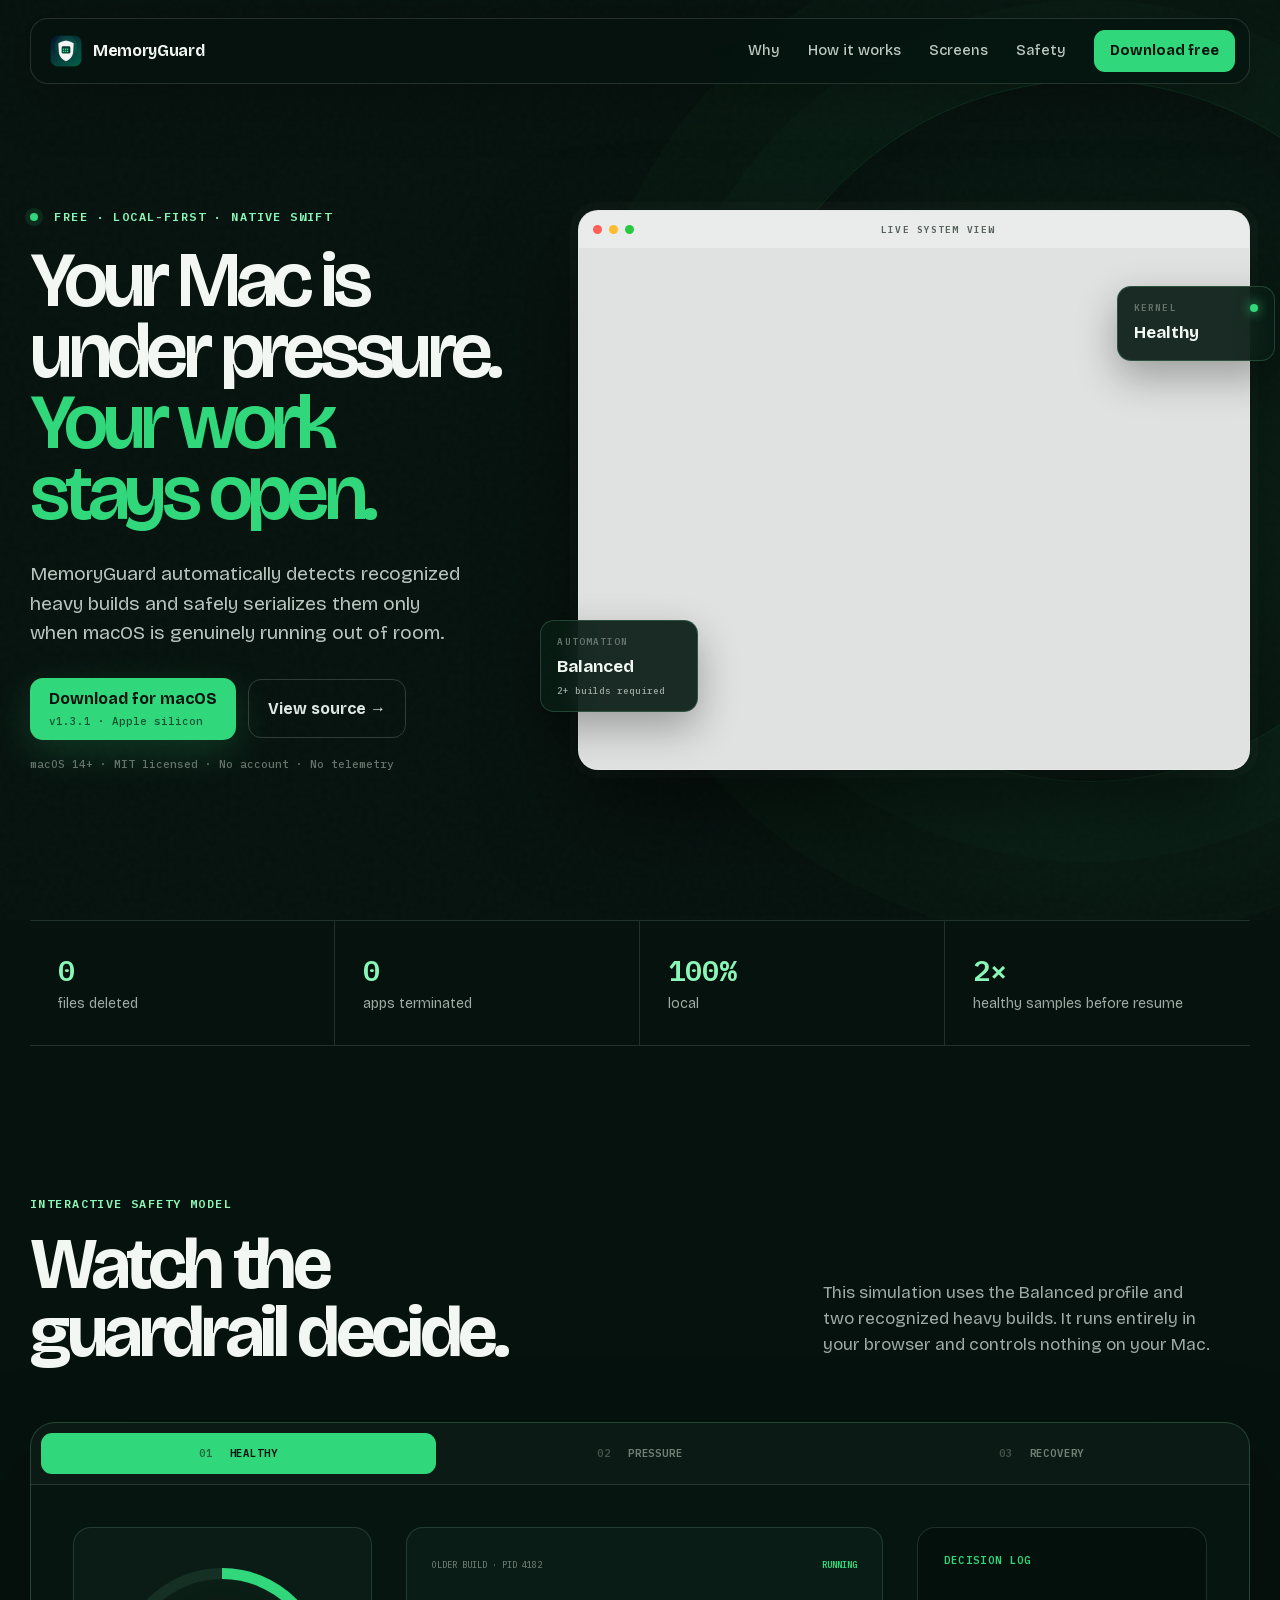
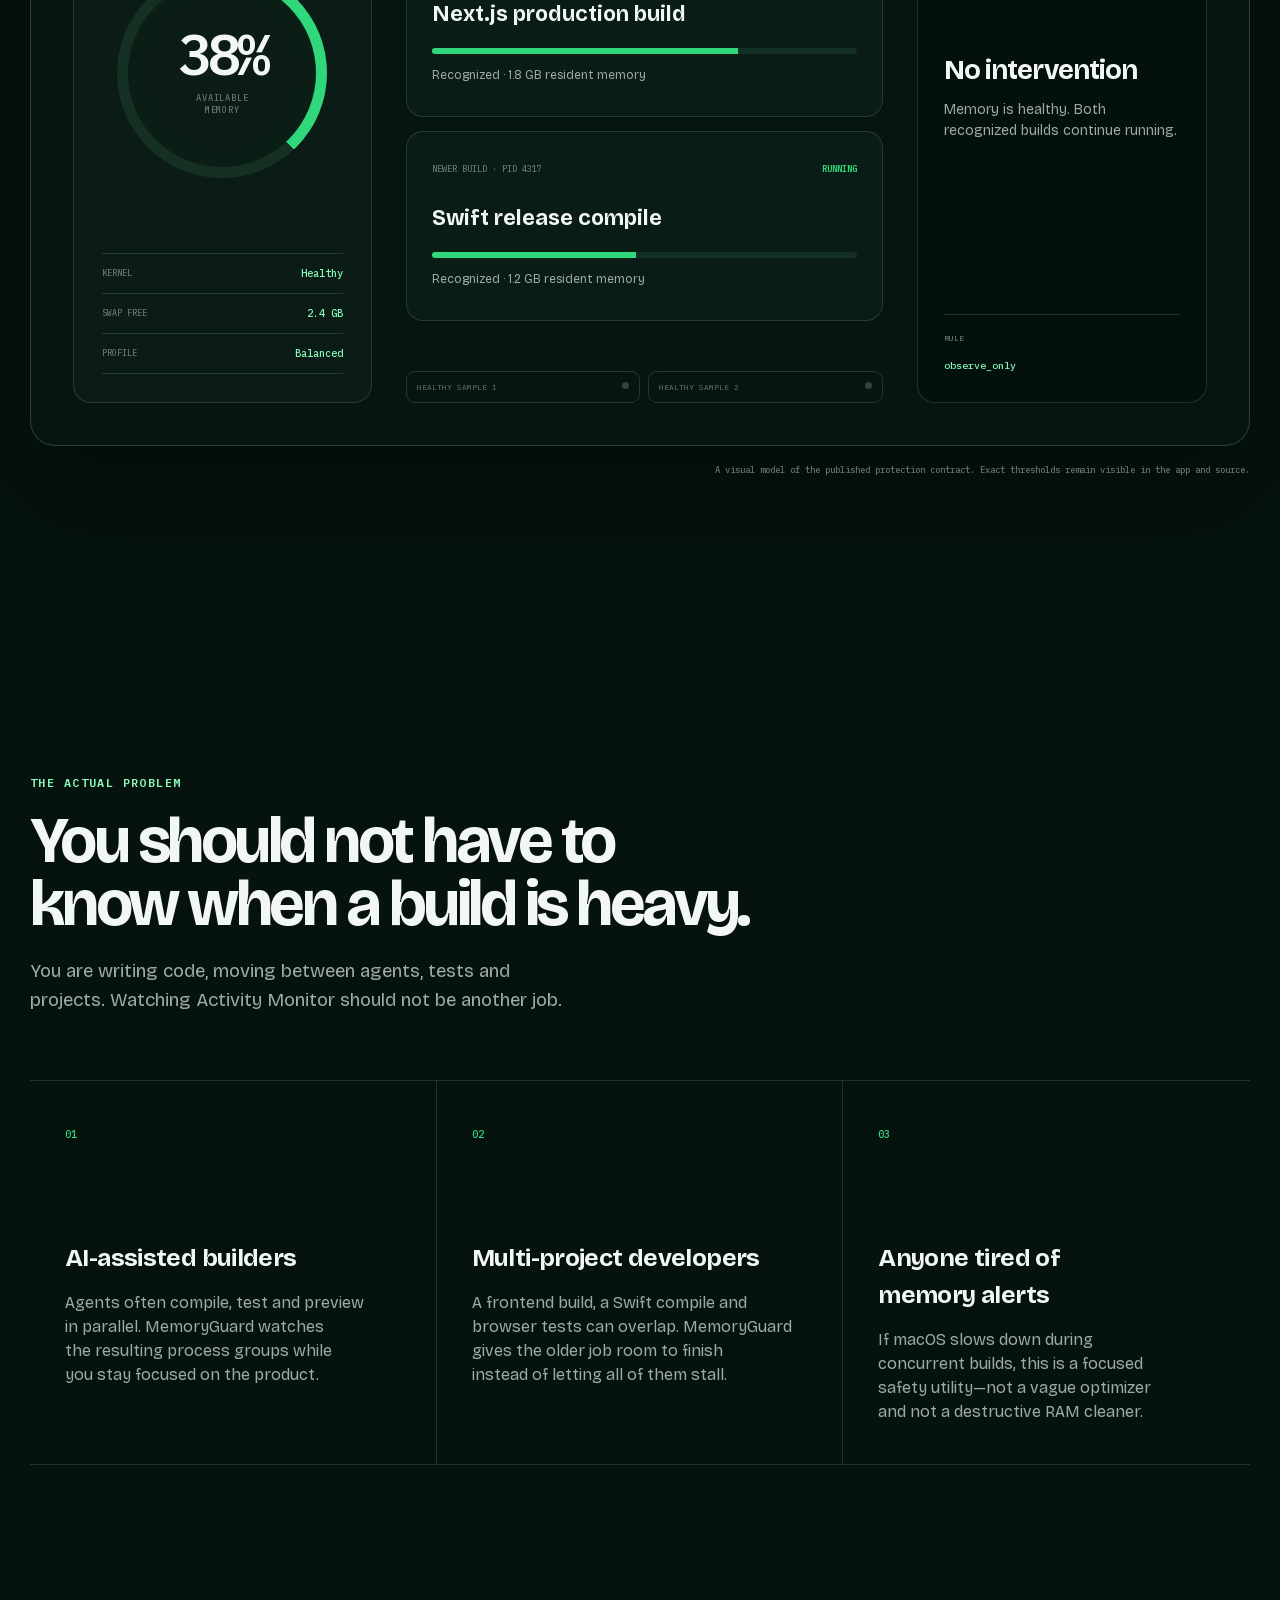
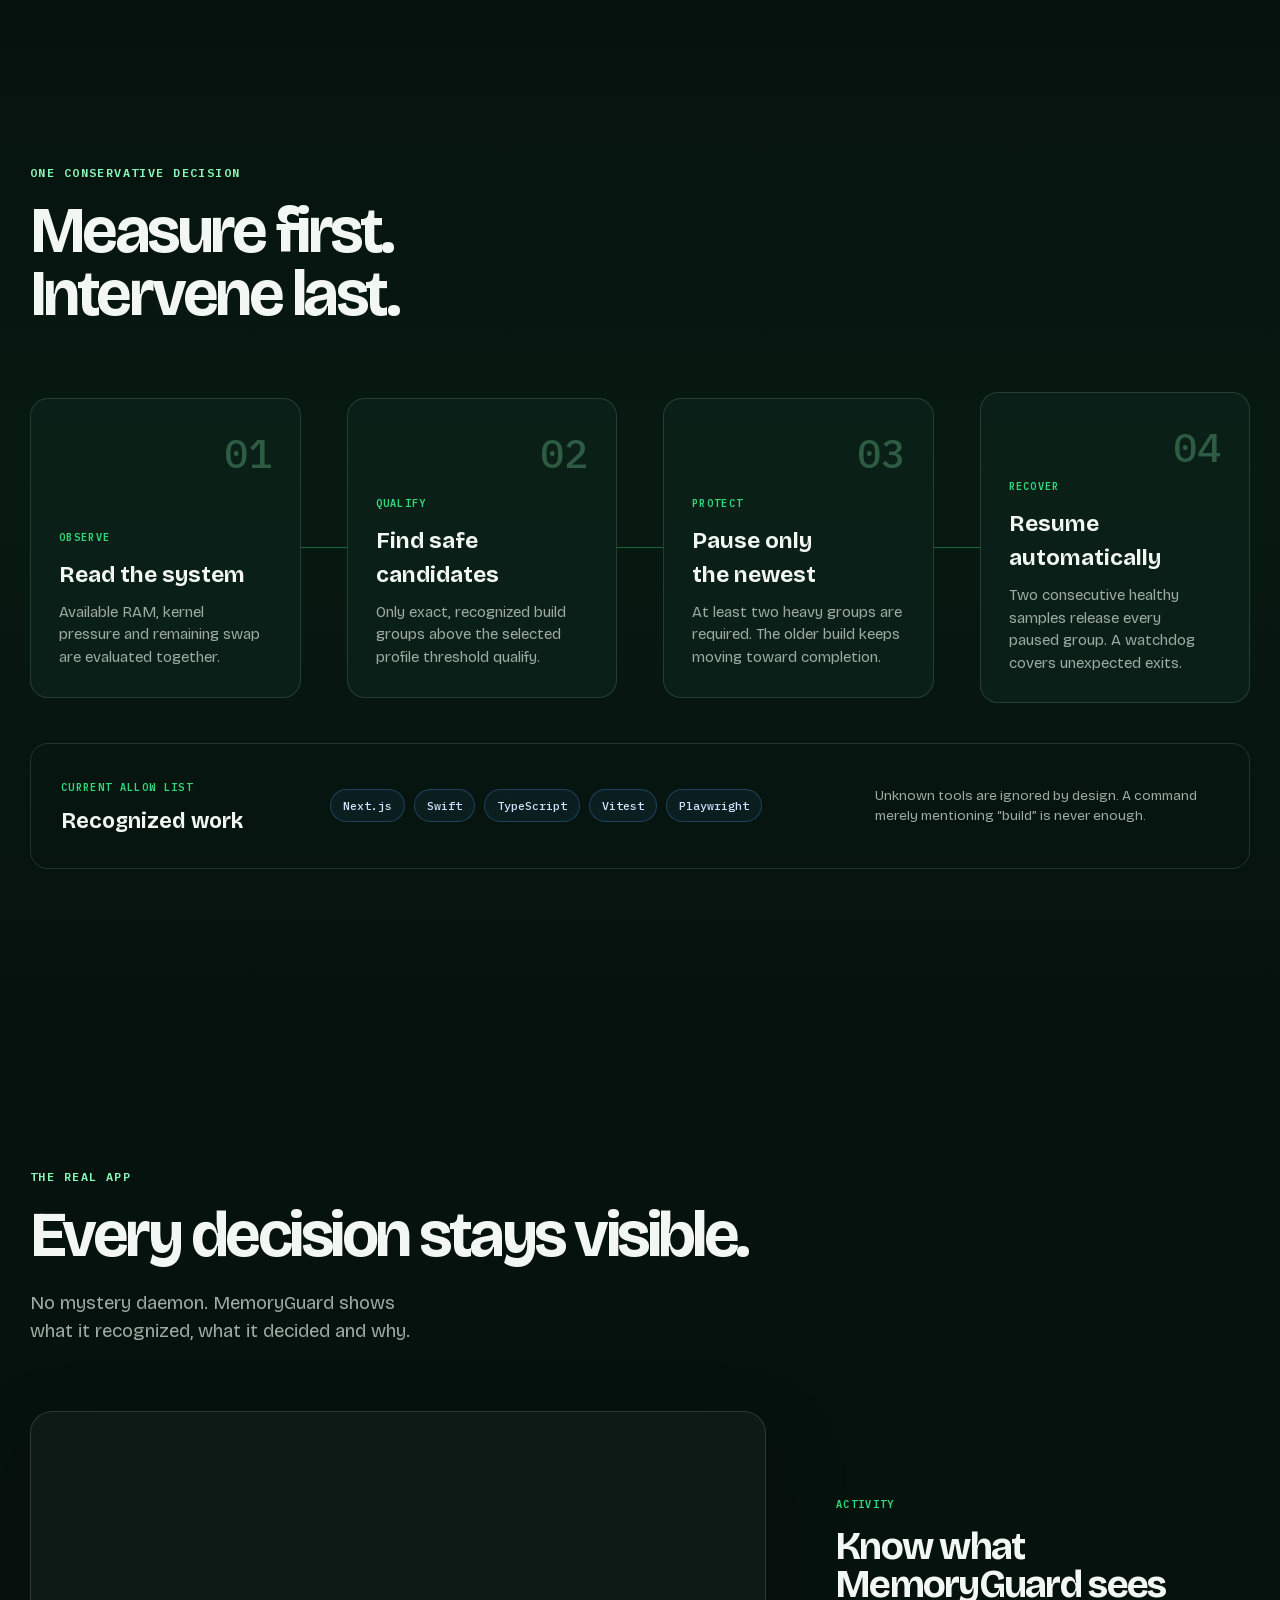
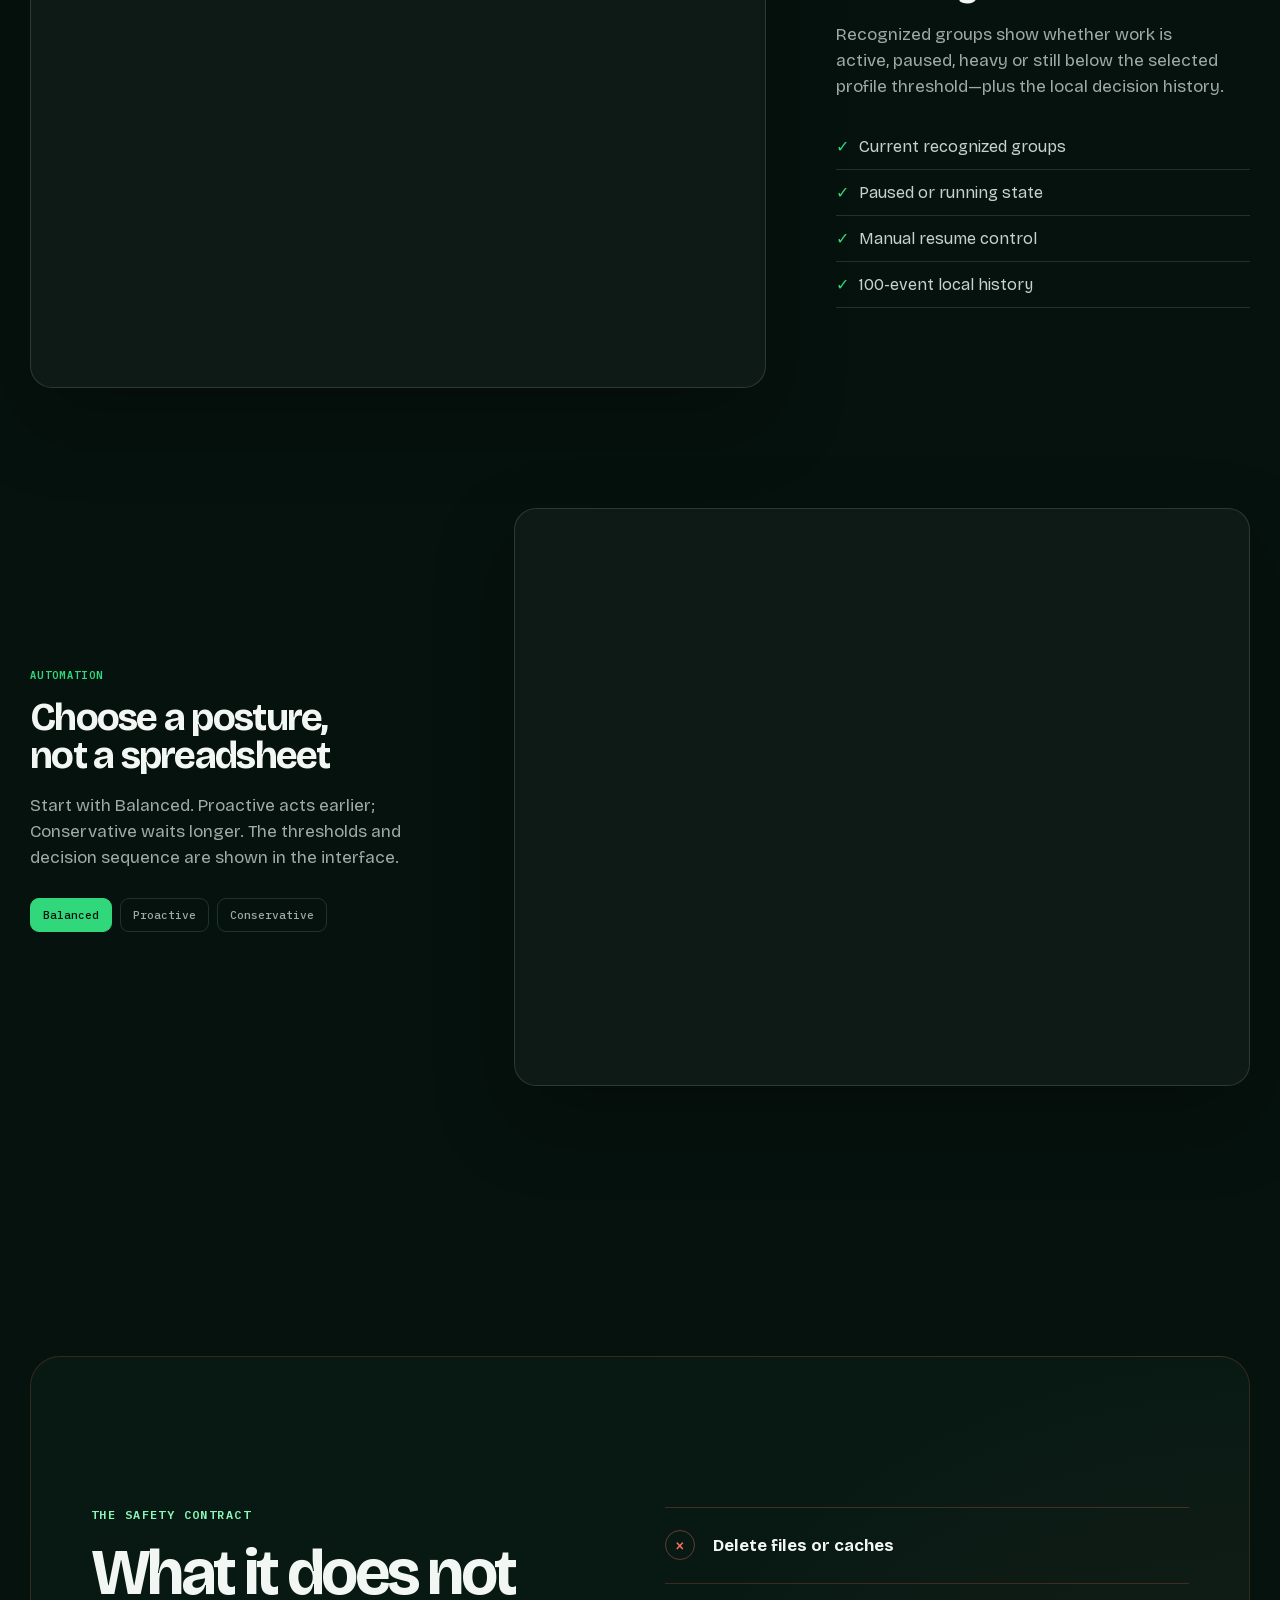
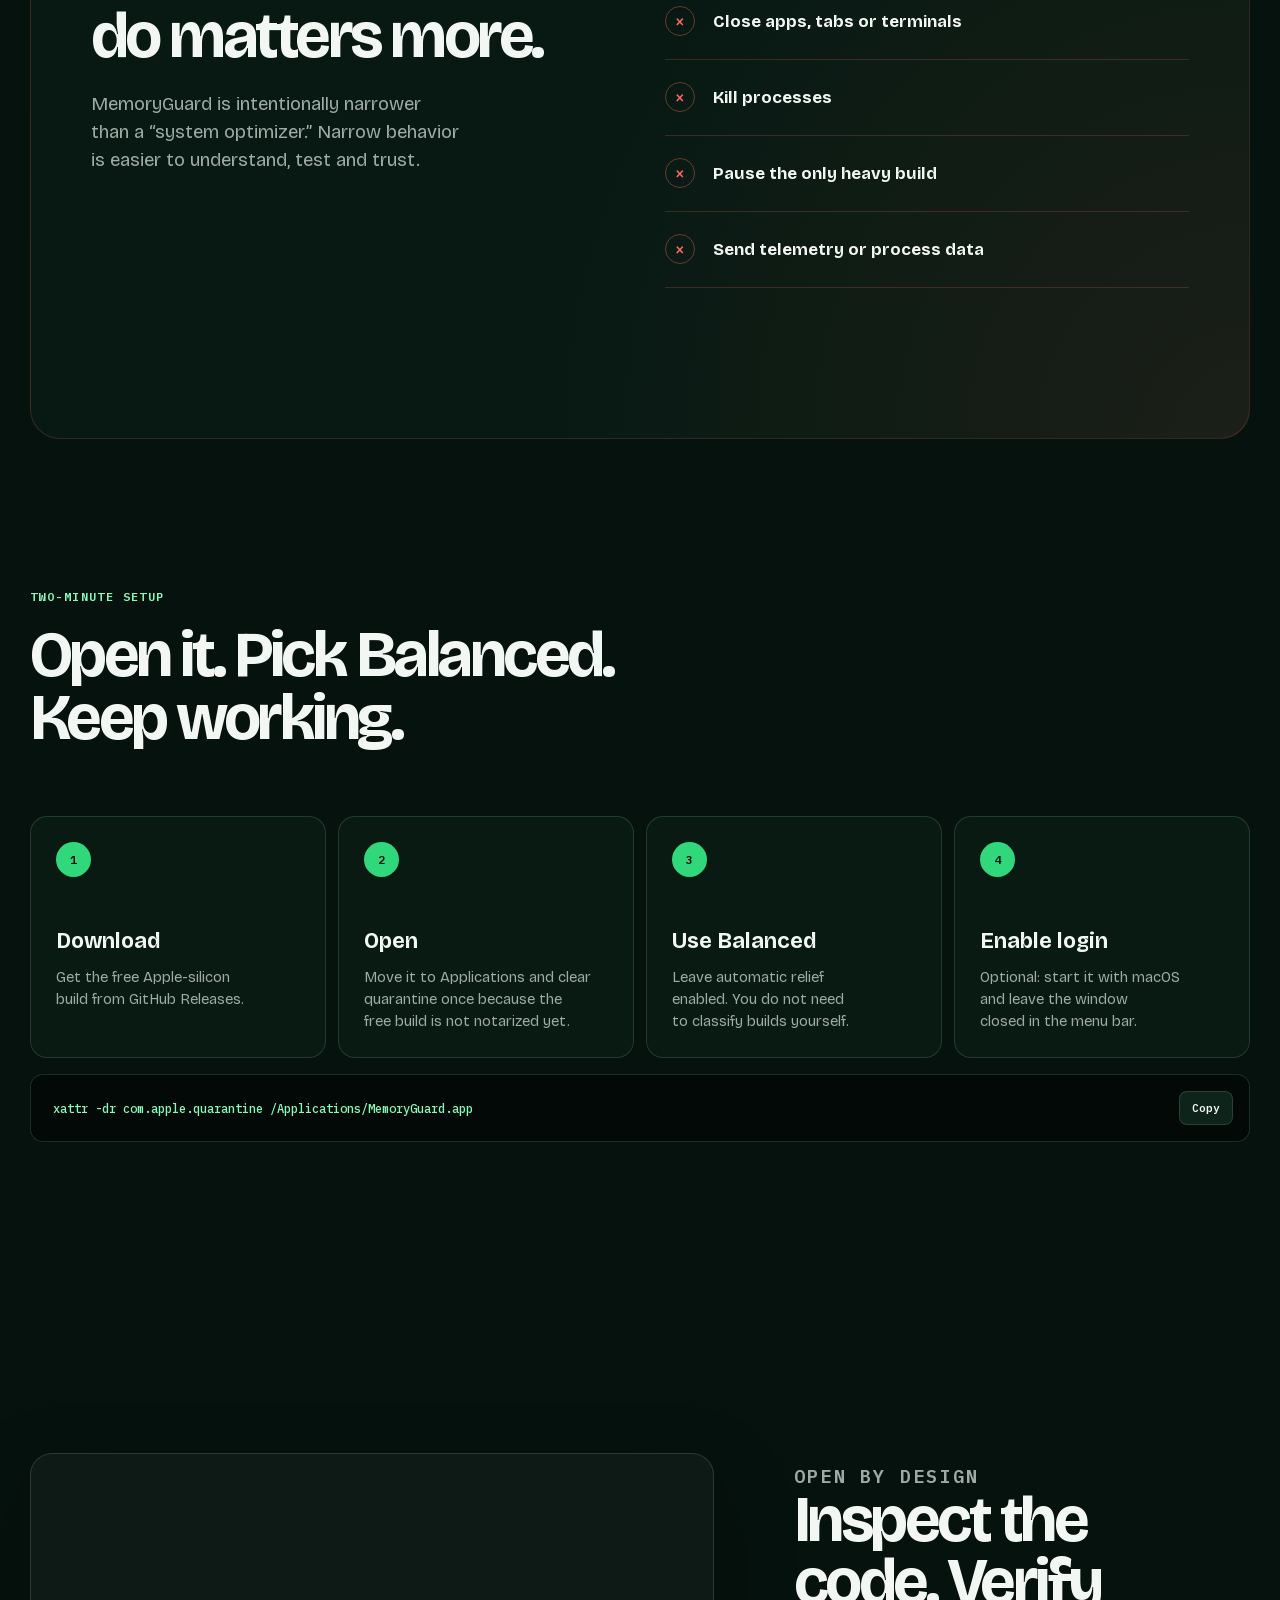
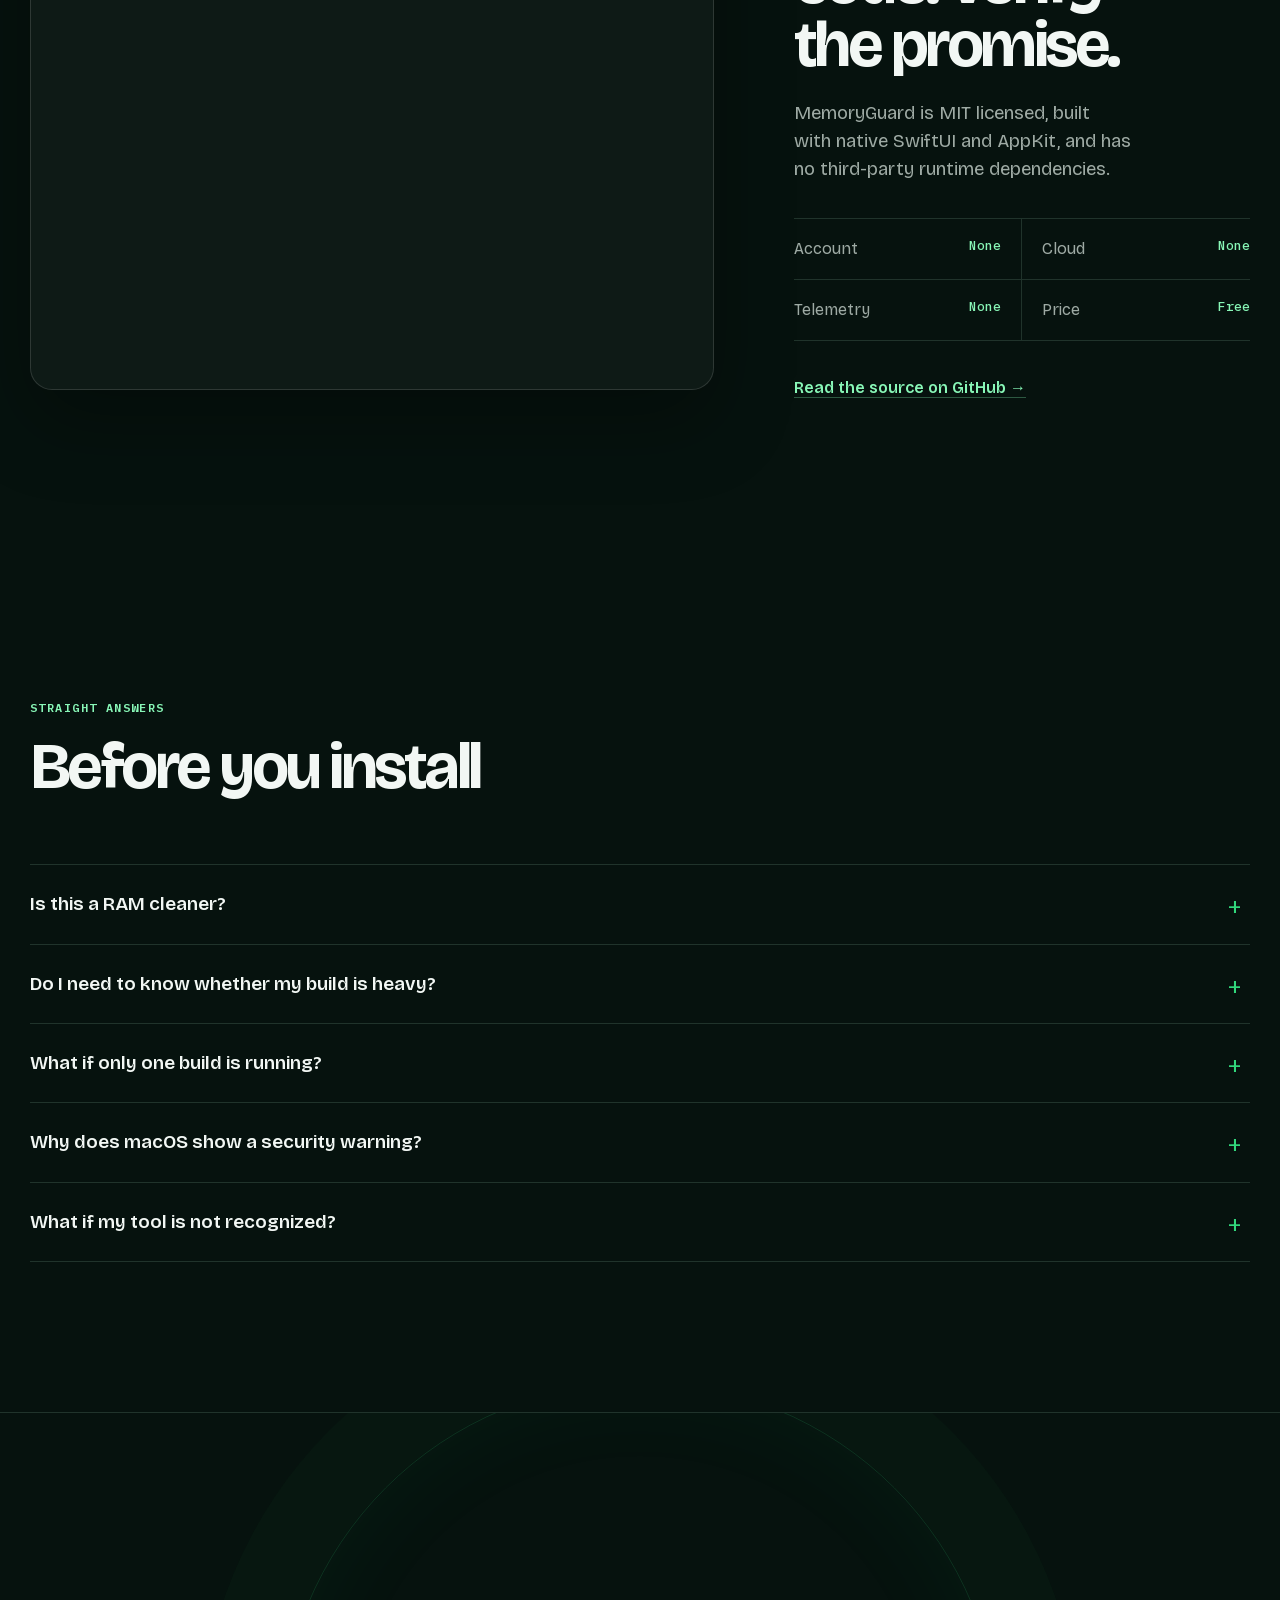
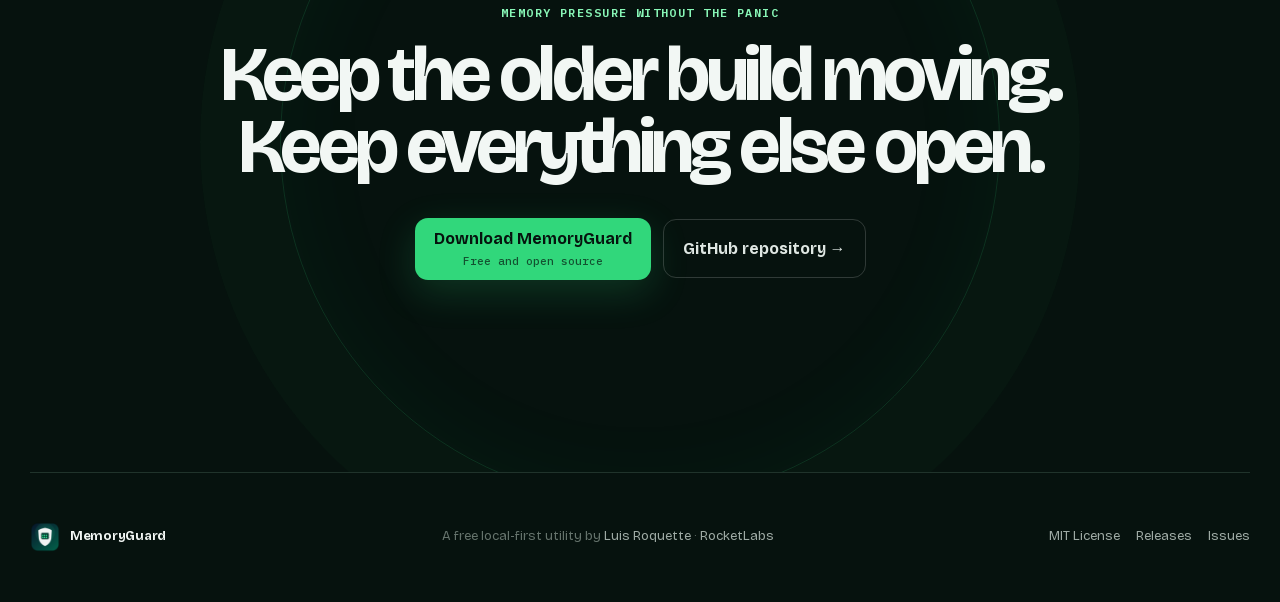
==== commit 2368778f: "feat: add interactive pressure lab" ====
--- a/docs/index.html
+++ b/docs/index.html
@@ -107,6 +107,63 @@
       <div><strong>2×</strong><span>healthy samples before resume</span></div>
     </section>
 
+    <section class="pressure-lab section" id="pressure-lab" data-pressure-lab>
+      <div class="lab-heading reveal">
+        <div>
+          <p class="eyebrow">Interactive safety model</p>
+          <h2>Watch the guardrail decide.</h2>
+        </div>
+        <p>This simulation uses the Balanced profile and two recognized heavy builds. It runs entirely in your browser and controls nothing on your Mac.</p>
+      </div>
+
+      <div class="lab-shell reveal">
+        <div class="lab-toolbar" role="group" aria-label="Memory pressure simulation state">
+          <button type="button" aria-pressed="true" data-lab-state="healthy"><span>01</span> HEALTHY</button>
+          <button type="button" aria-pressed="false" data-lab-state="pressure"><span>02</span> PRESSURE</button>
+          <button type="button" aria-pressed="false" data-lab-state="recovery"><span>03</span> RECOVERY</button>
+        </div>
+
+        <div class="lab-grid">
+          <div class="memory-gauge">
+            <div class="gauge-ring" data-gauge-ring>
+              <div><strong data-memory-value>38%</strong><span>AVAILABLE<br>MEMORY</span></div>
+            </div>
+            <dl>
+              <div><dt>KERNEL</dt><dd data-kernel-value>Healthy</dd></div>
+              <div><dt>SWAP FREE</dt><dd data-swap-value>2.4 GB</dd></div>
+              <div><dt>PROFILE</dt><dd>Balanced</dd></div>
+            </dl>
+          </div>
+
+          <div class="build-lanes" aria-live="polite">
+            <article class="build-lane older-build">
+              <div class="lane-meta"><span>OLDER BUILD · PID 4182</span><b data-older-status>RUNNING</b></div>
+              <h3>Next.js production build</h3>
+              <div class="lane-progress"><i data-older-progress></i></div>
+              <p>Recognized · 1.8 GB resident memory</p>
+            </article>
+            <article class="build-lane newer-build" data-newer-build>
+              <div class="lane-meta"><span>NEWER BUILD · PID 4317</span><b data-newer-status>RUNNING</b></div>
+              <h3>Swift release compile</h3>
+              <div class="lane-progress"><i data-newer-progress></i></div>
+              <p>Recognized · 1.2 GB resident memory</p>
+            </article>
+            <div class="recovery-samples" data-recovery-samples>
+              <span>HEALTHY SAMPLE 1 <i></i></span><span>HEALTHY SAMPLE 2 <i></i></span>
+            </div>
+          </div>
+
+          <aside class="decision-readout">
+            <span class="mono-label">DECISION LOG</span>
+            <strong data-decision-title>No intervention</strong>
+            <p data-decision-copy>Memory is healthy. Both recognized builds continue running.</p>
+            <div class="decision-code"><span>RULE</span><code data-decision-rule>observe_only</code></div>
+          </aside>
+        </div>
+      </div>
+      <p class="lab-note">A visual model of the published protection contract. Exact thresholds remain visible in the app and source.</p>
+    </section>
+
     <section id="why" class="section why-section">
       <div class="section-heading reveal">
         <p class="eyebrow">The actual problem</p>
--- a/docs/styles.css
+++ b/docs/styles.css
@@ -161,6 +161,55 @@
 .truth-strip strong { color: var(--green-hi); font: 600 1.8rem var(--mono); }
 .truth-strip span { margin-top: 4px; color: var(--muted); font-size: .88rem; }
 
+.pressure-lab { max-width: none; padding-left: max(28px, calc((100vw - var(--max)) / 2)); padding-right: max(28px, calc((100vw - var(--max)) / 2)); }
+.lab-heading { max-width: var(--max); margin: 0 auto 56px; display: grid; grid-template-columns: 1.25fr .75fr; gap: 80px; align-items: end; }
+.lab-heading h2 { margin: 0; font-size: clamp(3.2rem, 5.7vw, 6.1rem); line-height: .92; letter-spacing: -.06em; }
+.lab-heading > p { max-width: 470px; margin: 0 0 8px; color: var(--muted); font-size: 1.08rem; }
+.lab-shell { max-width: var(--max); margin: 0 auto; overflow: hidden; border: 1px solid rgba(136,247,183,.22); border-radius: 25px; background: #071510; box-shadow: 0 45px 100px rgba(0,0,0,.34); }
+.lab-toolbar { min-height: 62px; padding: 10px; display: grid; grid-template-columns: repeat(3,1fr); gap: 7px; border-bottom: 1px solid var(--line); background: rgba(255,255,255,.018); }
+.lab-toolbar button { border: 1px solid transparent; border-radius: 11px; color: #6f8077; background: transparent; cursor: pointer; font: 600 .66rem var(--mono); letter-spacing: .08em; transition: .25s; }
+.lab-toolbar button span { margin-right: 10px; color: #43534a; }
+.lab-toolbar button:hover { color: var(--ink); border-color: var(--line); }
+.lab-toolbar button[aria-pressed="true"] { color: #06130e; background: var(--green); }
+.lab-toolbar button[aria-pressed="true"] span { color: #22683f; }
+.lab-grid { min-height: 560px; padding: 42px; display: grid; grid-template-columns: .72fr 1.15fr .7fr; gap: 34px; align-items: stretch; }
+.memory-gauge { padding: 28px; display: flex; flex-direction: column; justify-content: space-between; border: 1px solid var(--line); border-radius: 18px; background: rgba(13,36,27,.54); }
+.gauge-ring { --gauge:38%; width: 210px; aspect-ratio:1; margin: 12px auto 35px; padding: 11px; display: grid; place-items:center; border-radius:50%; background: conic-gradient(var(--green) var(--gauge),rgba(136,247,183,.09) 0); transition:background .5s ease; }
+.gauge-ring::before { content:""; grid-area:1/1; width:100%; height:100%; border-radius:50%; background:#0b1c15; box-shadow:inset 0 0 40px rgba(49,215,123,.04); }
+.gauge-ring>div { z-index:1; grid-area:1/1; text-align:center; }
+.gauge-ring strong { display:block; font:600 3.5rem/.9 var(--mono); letter-spacing:-.08em; }
+.gauge-ring span { display:block; margin-top:12px; color:var(--dim); font:500 .54rem/1.4 var(--mono); letter-spacing:.1em; }
+.memory-gauge dl { margin:0; border-top:1px solid var(--line); }
+.memory-gauge dl div { padding:13px 0; display:flex; justify-content:space-between; border-bottom:1px solid var(--line); }
+.memory-gauge dt { color:var(--dim); font:500 .52rem var(--mono); }
+.memory-gauge dd { margin:0; color:var(--green-hi); font:500 .64rem var(--mono); }
+.build-lanes { display:flex; flex-direction:column; gap:14px; }
+.build-lane { min-height:190px; padding:25px; display:flex; flex-direction:column; justify-content:center; border:1px solid var(--line); border-radius:17px; background:rgba(13,36,27,.5); transition:.35s; }
+.lane-meta { display:flex; justify-content:space-between; gap:16px; color:var(--dim); font:500 .54rem var(--mono); }
+.lane-meta b { color:var(--green); font-weight:600; }
+.build-lane h3 { margin:28px 0 17px; font-size:1.35rem; }
+.build-lane>p { margin:12px 0 0; color:var(--muted); font-size:.76rem; }
+.lane-progress { height:6px; overflow:hidden; border-radius:9px; background:rgba(136,247,183,.09); }
+.lane-progress i { display:block; width:48%; height:100%; background:var(--green); transition:width .7s ease; }
+.older-build .lane-progress i { width:72%; }
+.build-lane.is-paused { border-color:rgba(255,200,87,.42); background:rgba(255,200,87,.05); }
+.build-lane.is-paused .lane-meta b { color:var(--yellow); }
+.build-lane.is-paused .lane-progress i { background:var(--yellow); animation:pause-pulse 1.4s ease-in-out infinite; }
+.build-lane.is-resumed { border-color:rgba(136,247,183,.42); }
+.recovery-samples { display:grid; grid-template-columns:1fr 1fr; gap:8px; margin-top:auto; }
+.recovery-samples span { padding:10px; display:flex; justify-content:space-between; color:#526159; border:1px solid var(--line); border-radius:9px; font:500 .48rem var(--mono); }
+.recovery-samples i { width:7px; height:7px; border-radius:50%; background:#33433a; }
+.recovery-samples.is-complete span { color:var(--green-hi); border-color:rgba(49,215,123,.3); }
+.recovery-samples.is-complete i { background:var(--green); box-shadow:0 0 10px var(--green); }
+.decision-readout { padding:26px; display:flex; flex-direction:column; border:1px solid var(--line); border-radius:18px; background:#04100b; }
+.decision-readout>strong { margin:90px 0 16px; font-size:1.7rem; line-height:1; letter-spacing:-.035em; }
+.decision-readout>p { margin:0; color:var(--muted); font-size:.87rem; }
+.decision-code { margin-top:auto; padding-top:18px; border-top:1px solid var(--line); }
+.decision-code span { display:block; margin-bottom:9px; color:var(--dim); font:500 .5rem var(--mono); }
+.decision-code code { color:var(--green-hi); font:500 .62rem var(--mono); overflow-wrap:anywhere; }
+.decision-readout.is-updating>* { animation:readout-in .35s ease both; }
+.lab-note { max-width:var(--max); margin:18px auto 0; color:var(--dim); font:500 .56rem var(--mono); text-align:right; }
+
 .section { max-width: var(--max); margin: 0 auto; padding: 150px 0; }
 .section-heading { max-width: 790px; margin-bottom: 66px; }
 .section-heading.compact { max-width: 660px; }
@@ -257,10 +306,17 @@
   to { opacity: 1; }
 }
 
+@keyframes pause-pulse { 50% { opacity:.45; } }
+@keyframes readout-in { from { opacity:.35; transform:translateY(6px); } to { opacity:1; transform:none; } }
+
 @media (max-width: 1100px) {
   .hero { min-height: auto; grid-template-columns: 1fr; gap: 65px; padding-top: 160px; }
   .hero-copy { max-width: 780px; }
   .hero-visual { max-width: 900px; transform: none; }
+  .lab-heading { grid-template-columns:1fr; gap:25px; }
+  .lab-grid { grid-template-columns:1fr 1.35fr; }
+  .decision-readout { grid-column:1/-1; min-height:230px; }
+  .decision-readout>strong { margin:45px 0 16px; }
   .decision-track { grid-template-columns: 1fr 1fr; gap: 12px; }
   .track-line { display: none; }
   .recognition-panel { grid-template-columns: 1fr; }
@@ -281,6 +337,10 @@
   .truth-strip { width: calc(100% - 40px); grid-template-columns: 1fr 1fr; }
   .truth-strip div:nth-child(2) { border-right: 0; }.truth-strip div:nth-child(-n+2) { border-bottom: 1px solid var(--line); }
   .section { width: calc(100% - 40px); padding: 100px 0; }
+  .pressure-lab { width:100%; padding-left:20px; padding-right:20px; }
+  .lab-grid { padding:22px; grid-template-columns:1fr; }
+  .memory-gauge { min-height:470px; }
+  .decision-readout { grid-column:auto; min-height:260px; }
   .section-heading { margin-bottom: 45px; }
   .audience-grid { grid-template-columns: 1fr; }
   .audience-card { min-height: 240px; border-right: 0; border-bottom: 1px solid var(--line); }
@@ -311,6 +371,9 @@
   .transparency-copy dl div:nth-child(n) { padding: 16px 0; border-right: 0; }
   .install-command { align-items: stretch; flex-direction: column; }
   .install-command button { align-self: flex-end; }
+  .lab-toolbar { grid-template-columns:1fr; }
+  .lab-toolbar button { min-height:42px; }
+  .recovery-samples { grid-template-columns:1fr; }
 }
 
 @media (prefers-reduced-motion: reduce) {
